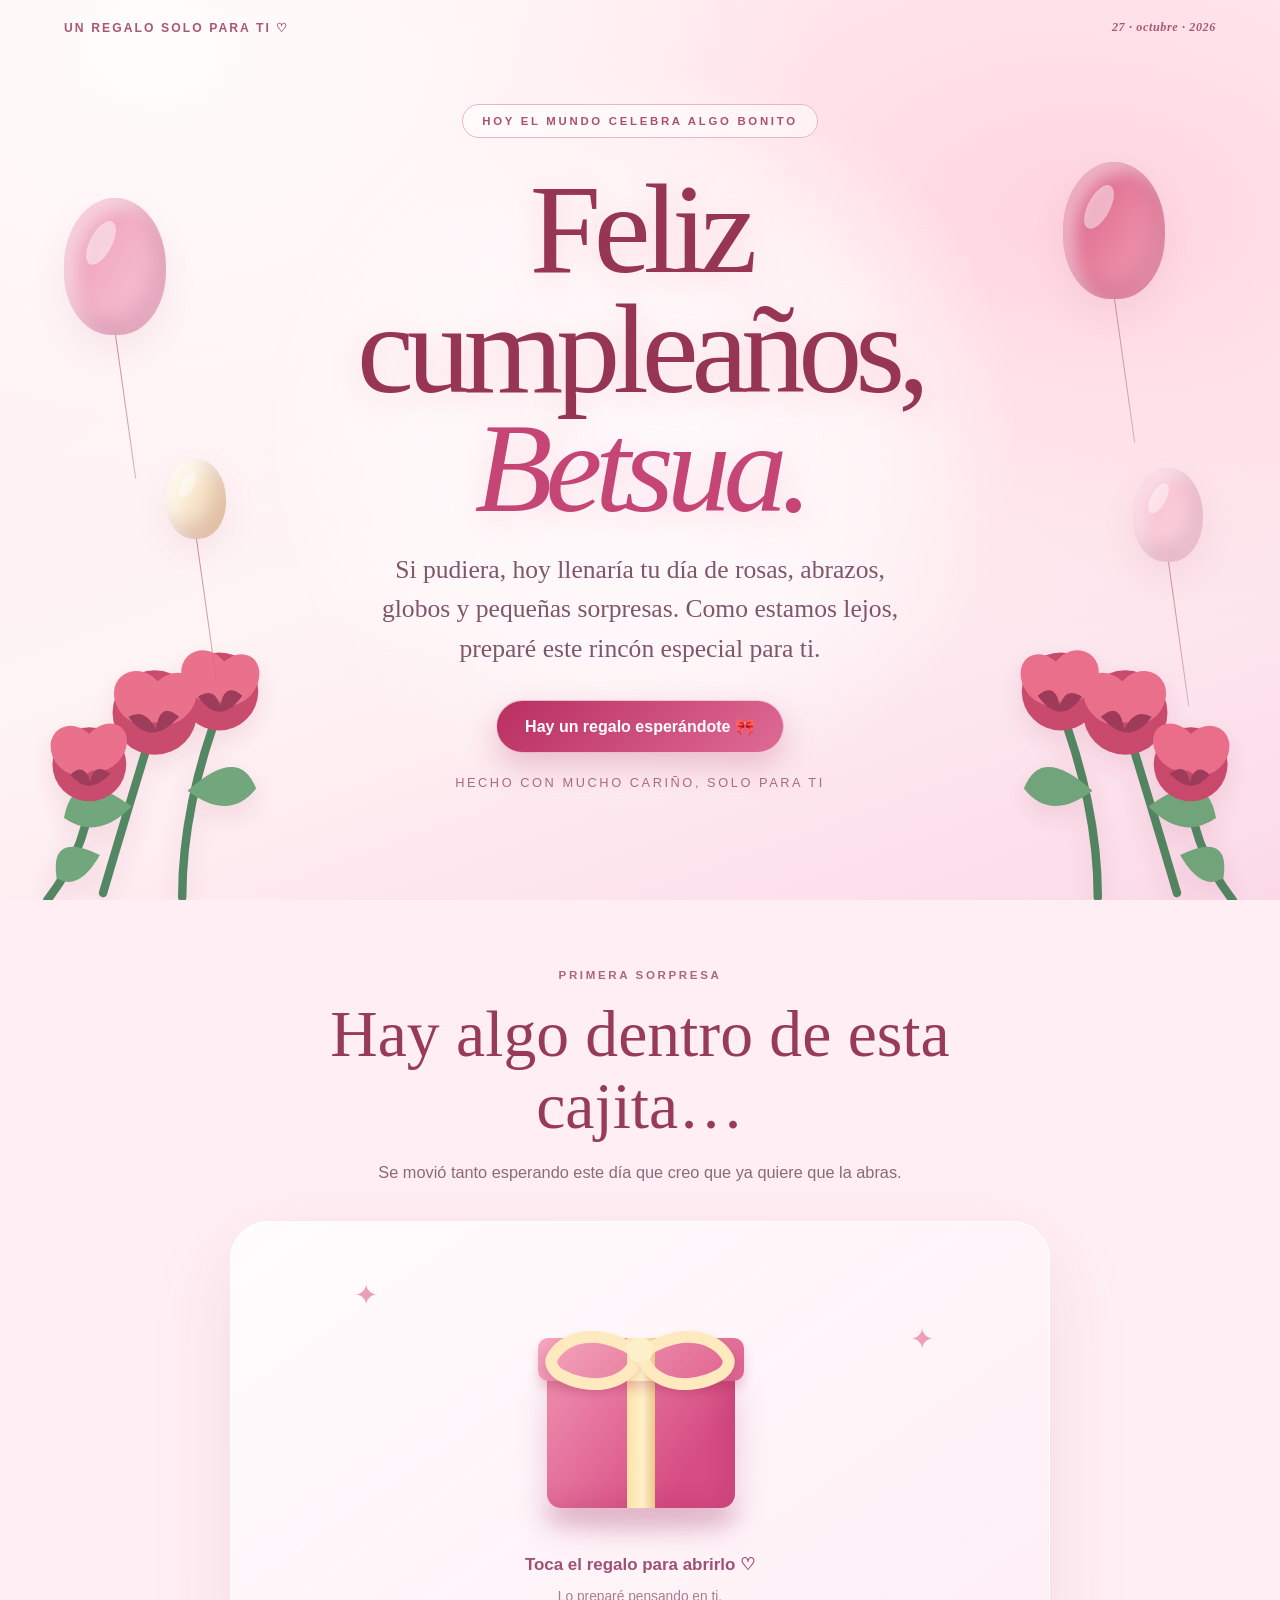
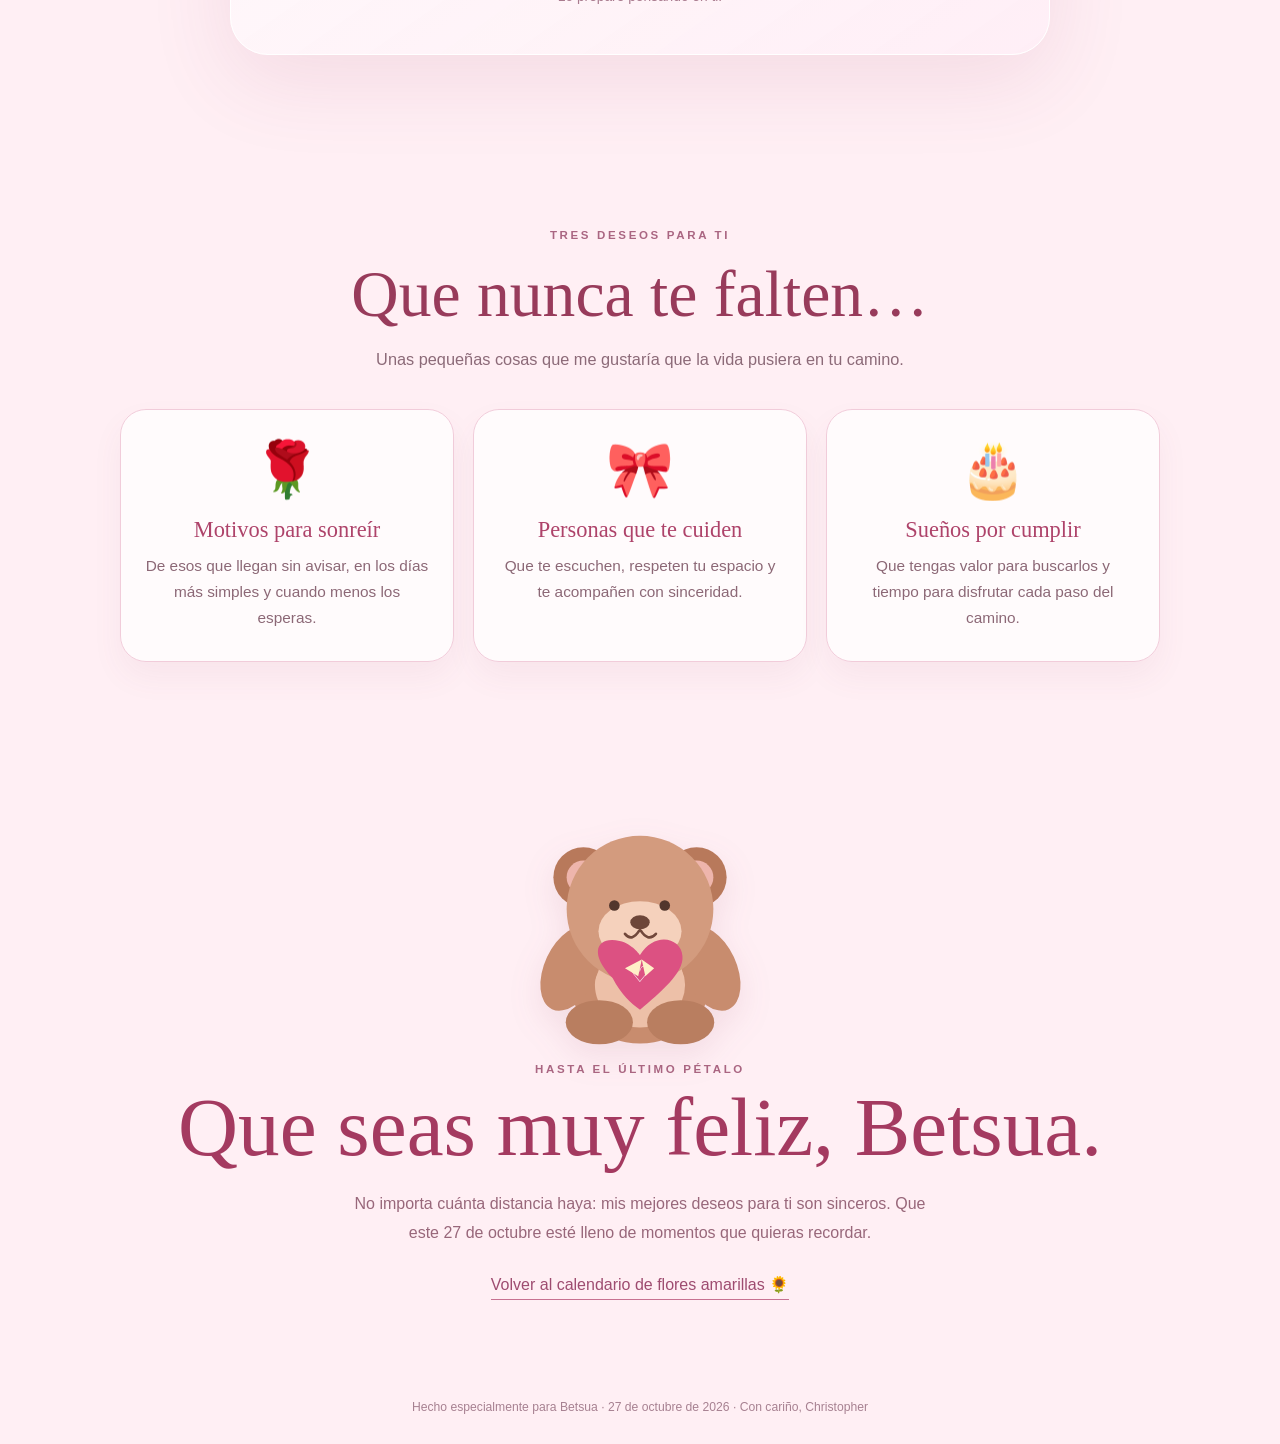
==== cumpleanos-betsua.html @ e33040e1 "Añadir sorpresa interactiva de cumpleaños para Betsua con GoatCounter" ====
<!DOCTYPE html>
<html lang="es">
<head>
  <meta charset="UTF-8">
  <meta name="viewport" content="width=device-width, initial-scale=1, viewport-fit=cover">
  <meta name="theme-color" content="#fce6ef">
  <meta name="description" content="Una sorpresa de cumpleaños hecha especialmente para Betsua, con flores, recuerdos y mucho cariño.">
  <title>Para Betsua 💗 | Feliz cumpleaños</title>
  <style>
    :root{--rose:#b72858;--wine:#7c254d;--pink:#f3a6be;--soft:#fff3f6;--cream:#fffafa;--ink:#5e3446;--gold:#d4a16b}
    *{box-sizing:border-box}
    html{scroll-behavior:smooth}
    body{margin:0;overflow-x:hidden;font-family:"Segoe UI",Arial,sans-serif;color:var(--ink);background:#ffeff4}
    button,a{font:inherit}
    button{cursor:pointer}
    a{color:inherit}
    .sky{position:fixed;inset:0;z-index:-1;pointer-events:none;background:radial-gradient(ellipse at 12% 5%,#fffdfb 0%,transparent 42%),radial-gradient(ellipse at 85% 24%,#ffd4e0 0%,transparent 44%),linear-gradient(160deg,#ffe9f0,#fff5f5 52%,#fbd9e8)}
    .sky:after{content:"";position:absolute;inset:0;opacity:.22;background-image:radial-gradient(#cb7290 0.7px,transparent 0.7px);background-size:20px 20px}
    .topbar{position:absolute;top:0;left:0;right:0;z-index:3;display:flex;align-items:center;justify-content:space-between;gap:12px;padding:20px clamp(20px,5vw,75px);font-size:.76rem;letter-spacing:.17em;text-transform:uppercase;font-weight:700;color:#a95774}
    .topbar span:last-child{font-family:Georgia,serif;text-transform:none;font-style:italic;letter-spacing:.05em}
    .hero{min-height:100svh;position:relative;display:grid;place-items:center;overflow:hidden;padding:104px 22px 110px;text-align:center;isolation:isolate}
    .hero-glow{position:absolute;width:min(750px,96vw);aspect-ratio:1;border-radius:50%;top:7%;left:50%;transform:translateX(-50%);background:radial-gradient(circle,#fff9fb 5%,rgba(255,249,251,.7) 45%,transparent 72%);z-index:-1}
    .hero-content{position:relative;z-index:2;max-width:790px;animation:riseIn 1.2s both}
    .eyebrow{display:inline-block;padding:10px 19px;border:1px solid #e9b5c4;border-radius:100px;color:#a85171;background:rgba(255,255,255,.53);font-size:.71rem;letter-spacing:.24em;text-transform:uppercase;font-weight:700}
    h1,h2,h3{font-family:Georgia,"Times New Roman",serif;font-weight:400}
    h1{font-size:clamp(3.9rem,10vw,8.9rem);line-height:.93;letter-spacing:-.055em;margin:32px 0 20px;color:#963554;text-shadow:0 6px 30px rgba(243,137,168,.27)}
    h1 em{display:block;font-weight:400;font-style:italic;color:#c54674}
    .hero-lead{font-family:Georgia,serif;font-size:clamp(1.18rem,2.2vw,1.6rem);line-height:1.55;color:#80566a;margin:22px auto 31px;max-width:550px}
    .cta,.small-cta{display:inline-flex;gap:10px;align-items:center;justify-content:center;background:linear-gradient(135deg,#b92f60,#de6b93);border:1px solid rgba(255,255,255,.65);border-radius:100px;color:white;text-decoration:none;padding:16px 28px;font-weight:700;box-shadow:0 13px 30px rgba(181,49,98,.26);transition:transform .25s,box-shadow .25s}
    .cta:hover,.small-cta:hover{transform:translateY(-3px);box-shadow:0 18px 34px rgba(181,49,98,.32)}
    .date-line{margin-top:22px;font-size:.8rem;letter-spacing:.2em;color:#ab6983}
    .balloon{--d:0s;--tilt:6deg;position:absolute;width:clamp(58px,8vw,102px);height:clamp(79px,11vw,137px);border-radius:50% 50% 46% 46%;box-shadow:inset -13px -15px 18px rgba(111,36,72,.15),inset 12px 10px 15px rgba(255,255,255,.48),0 15px 35px rgba(162,72,106,.09);animation:balloonFloat 5.7s ease-in-out infinite alternate;animation-delay:var(--d);z-index:0;pointer-events:none}
    .balloon:before{content:"";position:absolute;top:15%;left:25%;background:rgba(255,255,255,.45);width:22%;height:35%;border-radius:100%;transform:rotate(28deg)}
    .balloon:after{content:"";position:absolute;top:100%;left:50%;width:1px;height:clamp(72px,12vw,145px);background:linear-gradient(#c58a98,#dbaeb9);transform:rotate(-8deg);transform-origin:top}
    .b1{top:22%;left:5%;background:linear-gradient(120deg,#ec9ab7,#f9c8d7);--d:-1s;--tilt:8deg}
    .b2{top:51%;left:13%;width:60px;height:80px;background:linear-gradient(120deg,#fff6e9,#f3d7ac);--d:-3s;--tilt:-8deg}
    .b3{top:18%;right:9%;background:linear-gradient(120deg,#d75b81,#f6a6ba);--d:-4s;--tilt:-6deg}
    .b4{top:52%;right:6%;width:70px;height:94px;background:linear-gradient(120deg,#f5b3c9,#ffe1e9);--d:-2s;--tilt:9deg}
    .petal-field,.confetti{position:fixed;inset:0;pointer-events:none;overflow:hidden}
    .petal-field{z-index:1}
    .confetti{z-index:30}
    .petal{position:absolute;top:-12%;opacity:.48;animation:petalFall linear infinite;color:#c94c79;filter:drop-shadow(0 2px 3px rgba(177,63,107,.08))}
    @keyframes petalFall{from{transform:translate3d(0,-5vh,0) rotate(0)}to{transform:translate3d(65px,115vh,0) rotate(490deg)}}
    @keyframes balloonFloat{to{transform:translateY(-22px) rotate(var(--tilt))}}
    @keyframes riseIn{from{opacity:0;transform:translateY(27px)}to{opacity:1;transform:translateY(0)}}
    .little-roses{position:absolute;bottom:0;left:0;width:100%;height:210px;display:flex;justify-content:space-between;align-items:end;padding:0 2%;pointer-events:none;opacity:.87;z-index:1}
    .rose-illustration{width:clamp(125px,24vw,285px);height:auto;animation:roseSway 6s ease-in-out infinite alternate;transform-origin:center bottom;filter:drop-shadow(0 10px 12px rgba(145,38,73,.12))}
    .rose-illustration.right{transform:scaleX(-1);animation-name:roseSwayRight}
    @keyframes roseSway{to{transform:rotate(5deg)}}
    @keyframes roseSwayRight{to{transform:scaleX(-1) rotate(5deg)}}
    .section{position:relative;padding:85px 20px}
    .section-heading{text-align:center;max-width:690px;margin:0 auto 35px}
    .overline{font-size:.72rem;color:#aa6682;text-transform:uppercase;letter-spacing:.23em;font-weight:700}
    .section-heading h2{font-size:clamp(2.3rem,6vw,4.1rem);color:#983b5b;line-height:1.1;margin:15px 0}
    .section-heading p{font-size:1.02rem;line-height:1.7;color:#8c6a78}
    .gift-section{padding-top:65px}
    .gift-stage{max-width:820px;margin:auto;padding:52px 24px 36px;text-align:center;border-radius:38px;background:linear-gradient(145deg,rgba(255,255,255,.78),rgba(255,238,246,.86));border:1px solid white;box-shadow:0 25px 85px rgba(155,55,99,.11);position:relative;overflow:hidden}
    .gift-stage:before,.gift-stage:after{position:absolute;content:"✦";color:#ed9eb9;font-size:1.8rem;top:13%;left:15%;animation:blink 2.3s infinite alternate}
    .gift-stage:after{top:23%;left:auto;right:14%;animation-delay:1s}
    @keyframes blink{to{opacity:.25;transform:scale(.7) rotate(20deg)}}
    .gift-button{position:relative;display:block;width:225px;height:245px;margin:15px auto 20px;border:0;background:transparent;outline-offset:10px;touch-action:manipulation}
    .gift-visual{position:absolute;inset:0;animation:giftWiggle 1.65s infinite ease-in-out}
    .gift-visual:before{content:"";position:absolute;width:200px;height:28px;bottom:5px;left:12px;border-radius:50%;background:rgba(135,49,86,.13);filter:blur(9px)}
    .gift-box{position:absolute;bottom:26px;left:19px;width:188px;height:137px;border-radius:9px 9px 14px 14px;background:linear-gradient(125deg,#ef8eae,#d64c83 75%);box-shadow:inset -13px -8px 19px rgba(129,27,64,.13),0 20px 32px rgba(169,39,91,.23)}
    .gift-box:after,.gift-lid:after{content:"";position:absolute;left:calc(50% - 14px);top:0;bottom:0;width:28px;background:linear-gradient(90deg,#ffe1a8,#fff0ca 55%,#ebc889)}
    .gift-lid{position:absolute;bottom:153px;left:10px;width:206px;height:43px;border-radius:10px;background:linear-gradient(135deg,#f4a6bd,#df618e);box-shadow:0 8px 11px rgba(154,38,79,.2);z-index:3;transition:transform 1s cubic-bezier(.16,.85,.27,1)}
    .gift-bow{position:absolute;bottom:184px;left:50%;transform:translateX(-50%);z-index:4;transition:transform 1s,opacity .6s}
    .gift-bow:before,.gift-bow:after{content:"";display:block;position:absolute;top:-24px;width:63px;height:45px;border:12px solid #ffeabf;background:transparent;border-radius:75% 20% 75% 25%;box-shadow:0 5px 8px rgba(121,42,81,.13)}
    .gift-bow:before{right:3px;transform:rotate(29deg)}
    .gift-bow:after{left:3px;transform:scaleX(-1) rotate(29deg)}
    .gift-knot{position:absolute;width:26px;height:24px;background:#fff0cc;top:-12px;left:-13px;border-radius:12px;z-index:2}
    .gift-visual.opened{animation:none}
    .gift-visual.opened .gift-lid{transform:translateY(-115px) rotate(-18deg)}
    .gift-visual.opened .gift-bow{transform:translate(-65px,-116px) rotate(-18deg);opacity:.1}
    .gift-button:focus-visible{outline:3px solid #b72858;border-radius:12px}
    @keyframes giftWiggle{0%,73%,100%{transform:rotate(0)}78%{transform:rotate(-5deg)}83%{transform:rotate(5deg)}88%{transform:rotate(-4deg)}93%{transform:rotate(3deg)}}
    .gift-help{color:#a05073;font-size:1.06rem;font-weight:600;margin:8px 0 0}
    .gift-small{font-size:.86rem;color:#a97b8e}
    .revealed{display:none;margin:23px auto 0;max-width:570px;animation:riseIn .7s both}
    .revealed.show{display:block}
    .revealed h3{font-size:2.3rem;color:#a43c63;margin:12px 0}
    .revealed p{line-height:1.7;color:#855b70}
    .heartline{font-size:2rem;letter-spacing:5px}
    .letter-section{display:none}
    .letter-section.show{display:block;animation:riseIn .7s both}
    .letter-card{max-width:790px;margin:auto;position:relative;background:linear-gradient(160deg,#fffefa,#fff8f6);padding:clamp(28px,6vw,64px);border-radius:3px 36px 36px 36px;border:1px solid #f1dedf;box-shadow:0 26px 75px rgba(132,57,81,.14);line-height:1.9;color:#765065;font-family:Georgia,serif;font-size:clamp(1.04rem,1.65vw,1.2rem)}
    .letter-card:before{content:"";position:absolute;top:0;left:0;border-top:52px solid #f5c7d7;border-right:52px solid transparent}
    .letter-card .salutation{font-size:1.8rem;color:#ac446d;line-height:1.3}
    .letter-card p{margin:17px 0}
    .letter-card .important{font-size:clamp(1.16rem,2vw,1.48rem);font-style:italic;color:#a33b64;text-align:center;padding:10px 0}
    .signature{text-align:right;margin-top:38px;font-style:italic;color:#a44770}
    .chapter{max-width:1080px;margin:auto}
    .memory-grid{display:grid;grid-template-columns:repeat(3,minmax(0,1fr));gap:19px;margin-top:25px}
    .memory{padding:28px 24px 30px;border:1px solid #f1ccda;background:rgba(255,255,255,.74);border-radius:26px;text-align:center;box-shadow:0 15px 32px rgba(143,60,98,.06);transition:transform .25s}
    .memory:hover{transform:translateY(-6px)}
    .memory-emoji{font-size:3.4rem;display:block}
    .memory h3{font-size:1.4rem;color:#ae436a;margin:16px 0 10px}
    .memory p{margin:0;color:#8c6876;font-size:.96rem;line-height:1.7}
    .teddy{display:grid;place-items:center;margin:4px auto 12px;width:min(230px,56vw);filter:drop-shadow(0 12px 16px rgba(142,62,92,.1));animation:balloonFloat 4s ease-in-out infinite alternate}
    .closing{text-align:center;padding:75px 20px 100px}
    .closing h2{font-size:clamp(2.4rem,7vw,5.2rem);line-height:1.08;color:#a43a60;margin:6px 0 17px}
    .closing p{max-width:590px;margin:0 auto 27px;line-height:1.8;color:#98677a}
    .closing a{display:inline-block;border-bottom:1px solid #c77291;text-decoration:none;color:#9e4c70;padding-bottom:5px}
    .mini-note{text-align:center;font-size:.76rem;color:#a78191;padding:0 18px 30px}
    .burst{position:absolute;width:9px;height:14px;border-radius:3px;animation:burstFly 1.8s ease-out forwards;transform:translate(-50%,-50%)}
    @keyframes burstFly{from{opacity:1;transform:translate(-50%,-50%) translate(0,0) rotate(0)}to{opacity:0;transform:translate(-50%,-50%) translate(var(--x),var(--y)) rotate(var(--r))}}
    @media(max-width:700px){
      .topbar{font-size:.62rem;padding:16px 18px}
      .hero{padding:100px 18px 155px;min-height:100svh}
      h1{margin-top:25px;font-size:clamp(3.35rem,13.9vw,5rem)}
      .hero-lead{font-size:1.13rem}
      .balloon{opacity:.56}
      .b1{top:10%;left:-27px}.b2{top:61%;left:-24px}.b3{top:12%;right:-26px}.b4{top:63%;right:-25px}
      .little-roses{height:165px;padding:0}
      .section{padding:65px 17px}
      .gift-stage{padding:40px 17px}
      .memory-grid{grid-template-columns:1fr;max-width:460px;margin:24px auto 0}
      .memory{padding:20px}
    }
    @media(prefers-reduced-motion:reduce){*,*:before,*:after{animation-duration:.001ms!important;animation-iteration-count:1!important;scroll-behavior:auto!important;transition-duration:.01ms!important}}
  </style>
</head>
<body>
  <div class="sky" aria-hidden="true"></div>
  <div class="petal-field" id="petals" aria-hidden="true"></div>
  <div class="confetti" id="confetti" aria-hidden="true"></div>
  <nav class="topbar"><span>Un regalo solo para ti ♡</span><span>27 · octubre · 2026</span></nav>

  <header class="hero" id="inicio">
    <div class="hero-glow" aria-hidden="true"></div>
    <div class="balloon b1" aria-hidden="true"></div><div class="balloon b2" aria-hidden="true"></div>
    <div class="balloon b3" aria-hidden="true"></div><div class="balloon b4" aria-hidden="true"></div>
    <div class="hero-content">
      <span class="eyebrow">Hoy el mundo celebra algo bonito</span>
      <h1>Feliz cumpleaños,<em>Betsua.</em></h1>
      <p class="hero-lead">Si pudiera, hoy llenaría tu día de rosas, abrazos, globos y pequeñas sorpresas. Como estamos lejos, preparé este rincón especial para ti.</p>
      <a class="cta" href="#tu-regalo">Hay un regalo esperándote 🎀</a>
      <div class="date-line">HECHO CON MUCHO CARIÑO, SOLO PARA TI</div>
    </div>
    <div class="little-roses" aria-hidden="true">
      <svg class="rose-illustration" viewBox="0 0 270 260" xmlns="http://www.w3.org/2000/svg">
        <path d="M73 253Q93 185 120 97M148 257Q148 169 186 71M20 260Q66 200 61 135" stroke="#39764d" stroke-width="8" fill="none" stroke-linecap="round"/>
        <path d="M100 171Q45 130 36 182Q68 204 100 171M153 156Q202 112 218 154Q193 186 153 156M70 217Q22 194 29 239Q50 252 70 217" fill="#5d9b69"/>
        <g fill="#c13258"><circle cx="122" cy="82" r="40"/><circle cx="183" cy="62" r="37"/><circle cx="60" cy="131" r="35"/></g>
        <g fill="#e75d7b"><ellipse cx="108" cy="68" rx="23" ry="27" transform="rotate(-40 108 68)"/><ellipse cx="138" cy="69" rx="21" ry="27" transform="rotate(40 138 69)"/><ellipse cx="170" cy="47" rx="22" ry="25" transform="rotate(-34 170 47)"/><ellipse cx="199" cy="51" rx="20" ry="26" transform="rotate(35 199 51)"/><ellipse cx="46" cy="118" rx="21" ry="25" transform="rotate(-40 46 118)"/><ellipse cx="74" cy="115" rx="19" ry="25" transform="rotate(40 74 115)"/></g>
        <path d="M97 86Q118 116 145 86Q127 70 123 98Q113 77 97 86M163 67Q183 96 205 66Q188 52 184 76Q179 57 163 67M42 141Q59 162 80 140Q64 128 61 148Q55 128 42 141" fill="#8f2144"/>
      </svg>
      <svg class="rose-illustration right" viewBox="0 0 270 260" xmlns="http://www.w3.org/2000/svg">
        <path d="M73 253Q93 185 120 97M148 257Q148 169 186 71M20 260Q66 200 61 135" stroke="#39764d" stroke-width="8" fill="none" stroke-linecap="round"/>
        <path d="M100 171Q45 130 36 182Q68 204 100 171M153 156Q202 112 218 154Q193 186 153 156M70 217Q22 194 29 239Q50 252 70 217" fill="#5d9b69"/>
        <g fill="#c13258"><circle cx="122" cy="82" r="40"/><circle cx="183" cy="62" r="37"/><circle cx="60" cy="131" r="35"/></g>
        <g fill="#e75d7b"><ellipse cx="108" cy="68" rx="23" ry="27" transform="rotate(-40 108 68)"/><ellipse cx="138" cy="69" rx="21" ry="27" transform="rotate(40 138 69)"/><ellipse cx="170" cy="47" rx="22" ry="25" transform="rotate(-34 170 47)"/><ellipse cx="199" cy="51" rx="20" ry="26" transform="rotate(35 199 51)"/><ellipse cx="46" cy="118" rx="21" ry="25" transform="rotate(-40 46 118)"/><ellipse cx="74" cy="115" rx="19" ry="25" transform="rotate(40 74 115)"/></g>
        <path d="M97 86Q118 116 145 86Q127 70 123 98Q113 77 97 86M163 67Q183 96 205 66Q188 52 184 76Q179 57 163 67M42 141Q59 162 80 140Q64 128 61 148Q55 128 42 141" fill="#8f2144"/>
      </svg>
    </div>
  </header>

  <main>
    <section class="section gift-section" id="tu-regalo">
      <div class="section-heading">
        <span class="overline">Primera sorpresa</span>
        <h2>Hay algo dentro de esta cajita…</h2>
        <p>Se movió tanto esperando este día que creo que ya quiere que la abras.</p>
      </div>
      <div class="gift-stage">
        <button id="giftButton" class="gift-button" type="button" aria-label="Abrir tu regalo de cumpleaños">
          <span class="gift-visual" id="giftVisual" aria-hidden="true">
            <span class="gift-box"></span><span class="gift-lid"></span>
            <span class="gift-bow"><span class="gift-knot"></span></span>
          </span>
        </button>
        <p class="gift-help" id="giftHelp">Toca el regalo para abrirlo ♡</p>
        <p class="gift-small" id="giftSmall">Lo preparé pensando en ti.</p>
        <div class="revealed" id="revealed" aria-live="polite">
          <div class="heartline" aria-hidden="true">💗 🌹 💗</div>
          <h3>Una carta hecha para ti</h3>
          <p>No necesitas decir ni hacer nada. Solo quería regalarte unas palabras que nacen de lo mucho que valoro haberte conocido.</p>
          <a class="small-cta" href="#carta" id="readLetter">Leer mi carta para ti 💌</a>
        </div>
      </div>
    </section>

    <section class="section letter-section" id="carta">
      <div class="section-heading">
        <span class="overline">La parte más especial</span>
        <h2>Unas palabras de mi corazón al tuyo</h2>
      </div>
      <article class="letter-card">
        <p class="salutation">Querida Betsua,</p>
        <p>Hoy es tu cumpleaños, y desde que pensé en este regalo tuve algo muy claro: quería que, aunque estuviéramos lejos, por un momento sintieras que alguien se tomó el tiempo de hacer algo bonito exclusivamente para ti.</p>
        <p>Hay personas que llegan a nuestra vida sin hacer demasiado ruido y terminan dejando recuerdos enormes. Tú eres una de esas personas para mí. Todavía recuerdo las conversaciones, las pequeñas bromas, aquel frappé de fresa y hasta las historias de Mini Chris. Son detalles sencillos, pero a mí me siguen sacando una sonrisa.</p>
        <p class="important">Y sí, Betsua… te extraño mucho. Extraño compartir momentos contigo y saber de ti como antes.</p>
        <p>No te lo digo para ponerte triste, para pedirte algo ni para que sientas que tienes que responderme. Quiero que hoy sea un día tuyo, lleno de alegría. Solo quería ser sincero con el cariño que te tengo y con lo importante que ha sido para mí haberte conocido.</p>
        <p>De corazón, deseo que este nuevo año te regale tranquilidad cuando la necesites, fuerza en los días difíciles, aventuras bonitas, personas que te cuiden de verdad y sueños que poco a poco se vuelvan realidad. Que nunca te falten razones para reír, ni momentos en los que puedas sentirte orgullosa de ti misma.</p>
        <p>Si alguna vez dudas de lo valiosa que eres, espero que recuerdes que hay algo muy especial en tu forma de ser. Mereces cosas lindas, respeto, paz y un amor bonito por la vida, empezando por el que puedas darte a ti misma.</p>
        <p>Gracias por aquellos instantes que quedaron guardados en mi memoria. No sé qué nos traerá el tiempo, pero sí sé que me alegra muchísimo que nuestros caminos se hayan cruzado.</p>
        <p class="important">Feliz cumpleaños, Betsua. Ojalá hoy tu sonrisa sea más grande que todas estas flores juntas. 🌹</p>
        <p class="signature">Con muchísimo cariño,<br><strong>Christopher ♡</strong></p>
      </article>
    </section>

    <section class="section chapter" id="deseos">
      <div class="section-heading">
        <span class="overline">Tres deseos para ti</span>
        <h2>Que nunca te falten…</h2>
        <p>Unas pequeñas cosas que me gustaría que la vida pusiera en tu camino.</p>
      </div>
      <div class="memory-grid">
        <article class="memory"><span class="memory-emoji" aria-hidden="true">🌹</span><h3>Motivos para sonreír</h3><p>De esos que llegan sin avisar, en los días más simples y cuando menos los esperas.</p></article>
        <article class="memory"><span class="memory-emoji" aria-hidden="true">🎀</span><h3>Personas que te cuiden</h3><p>Que te escuchen, respeten tu espacio y te acompañen con sinceridad.</p></article>
        <article class="memory"><span class="memory-emoji" aria-hidden="true">🎂</span><h3>Sueños por cumplir</h3><p>Que tengas valor para buscarlos y tiempo para disfrutar cada paso del camino.</p></article>
      </div>
    </section>

    <section class="closing">
      <div class="teddy" aria-label="Osito de peluche sosteniendo un corazón rosado" role="img">
        <svg xmlns="http://www.w3.org/2000/svg" viewBox="0 0 260 250" width="230" height="221" aria-hidden="true">
          <ellipse cx="130" cy="223" rx="84" ry="15" fill="#b86f8b" opacity=".14"/>
          <circle cx="66" cy="58" r="34" fill="#b8795b"/><circle cx="194" cy="58" r="34" fill="#b8795b"/>
          <circle cx="66" cy="58" r="19" fill="#eeb5ac"/><circle cx="194" cy="58" r="19" fill="#eeb5ac"/>
          <ellipse cx="130" cy="168" rx="82" ry="78" fill="#c88c6e"/><ellipse cx="130" cy="180" rx="51" ry="48" fill="#edc0a8"/>
          <ellipse cx="52" cy="161" rx="30" ry="51" transform="rotate(25 52 161)" fill="#c88c6e"/>
          <ellipse cx="209" cy="161" rx="30" ry="51" transform="rotate(-25 209 161)" fill="#c88c6e"/>
          <ellipse cx="84" cy="222" rx="38" ry="25" fill="#b97e60"/><ellipse cx="176" cy="222" rx="38" ry="25" fill="#b97e60"/>
          <circle cx="130" cy="94" r="83" fill="#d39b7e"/>
          <ellipse cx="130" cy="119" rx="47" ry="34" fill="#f5d1bc"/>
          <circle cx="101" cy="90" r="6" fill="#52362d"/><circle cx="158" cy="90" r="6" fill="#52362d"/>
          <ellipse cx="130" cy="109" rx="11" ry="8" fill="#6d4639"/>
          <path d="M130 117Q121 132 113 122M130 117Q139 132 148 122" stroke="#71483b" stroke-width="3" fill="none" stroke-linecap="round"/>
          <path d="M99 172C70 142 83 124 107 130C121 133 130 146 130 146C147 118 177 127 178 147C180 166 153 188 130 208C119 200 109 191 99 172" fill="#dc5182"/>
          <text x="130" y="176" font-size="25" text-anchor="middle" fill="#fff">♡</text>
          <path d="M113 161L132 151L128 170Z M146 161L132 151L136 170Z" fill="#fff0c7"/>
        </svg>
      </div>
      <span class="overline">Hasta el último pétalo</span>
      <h2>Que seas muy feliz, Betsua.</h2>
      <p>No importa cuánta distancia haya: mis mejores deseos para ti son sinceros. Que este 27 de octubre esté lleno de momentos que quieras recordar.</p>
      <a href="dedicatoria.html#calendario">Volver al calendario de flores amarillas 🌻</a>
    </section>
  </main>
  <footer class="mini-note">Hecho especialmente para Betsua · 27 de octubre de 2026 · Con cariño, Christopher</footer>

  <script data-goatcounter="https://chrixmc17.goatcounter.com/count" async src="https://gc.zgo.at/count.js"></script>
  <script>
    (() => {
      const reduce = window.matchMedia("(prefers-reduced-motion: reduce)").matches;
      const field = document.getElementById("petals");
      if(!reduce){
        for(let i=0;i<19;i++){
          const el=document.createElement("span");
          el.className="petal";el.textContent=i%4===0?"✿":"❀";
          el.style.left=(i*17+Math.random()*13)%100+"%";
          el.style.fontSize=(13+Math.random()*18)+"px";
          el.style.animationDuration=(11+Math.random()*11)+"s";
          el.style.animationDelay=(-Math.random()*18)+"s";
          field.appendChild(el);
        }
      }
      const gift=document.getElementById("giftButton");
      const giftVisual=document.getElementById("giftVisual");
      const revealed=document.getElementById("revealed");
      let opened=false;
      function track(path,title){
        if(window.goatcounter && typeof window.goatcounter.count==="function"){
          window.goatcounter.count({path:path,title:title,event:true});
        }
      }
      function celebrate(){
        if(reduce)return;
        const layer=document.getElementById("confetti");
        const colors=["#e8749a","#f6bad0","#c73b6a","#f9cc6d","#ffffff"];
        for(let i=0;i<72;i++){
          const span=document.createElement("i");
          span.className="burst";
          span.style.left="50%";span.style.top="48%";
          span.style.background=colors[i%colors.length];
          span.style.setProperty("--x",(Math.random()-.5)*Math.min(innerWidth,950)+"px");
          span.style.setProperty("--y",(Math.random()-.6)*650+"px");
          span.style.setProperty("--r",(Math.random()*900-450)+"deg");
          span.style.animationDelay=(Math.random()*.35)+"s";
          layer.appendChild(span);
          span.addEventListener("animationend",()=>span.remove(),{once:true});
        }
      }
      gift.addEventListener("click",()=>{
        if(opened)return;
        opened=true;giftVisual.classList.add("opened");
        gift.setAttribute("aria-label","Regalo abierto");
        gift.disabled=true;
        document.getElementById("giftHelp").textContent="¡Sorpresa, Betsua! 💗";
        document.getElementById("giftSmall").textContent="Hay algo escrito con mucho cariño para ti.";
        revealed.classList.add("show");
        document.getElementById("carta").classList.add("show");
        celebrate();
        track("/eventos-betsua/regalo-abierto","Betsua · Regalo abierto");
      });
      document.getElementById("readLetter").addEventListener("click",()=>{
        track("/eventos-betsua/carta-abierta","Betsua · Carta leída");
      });
    })();
  </script>
</body>
</html>
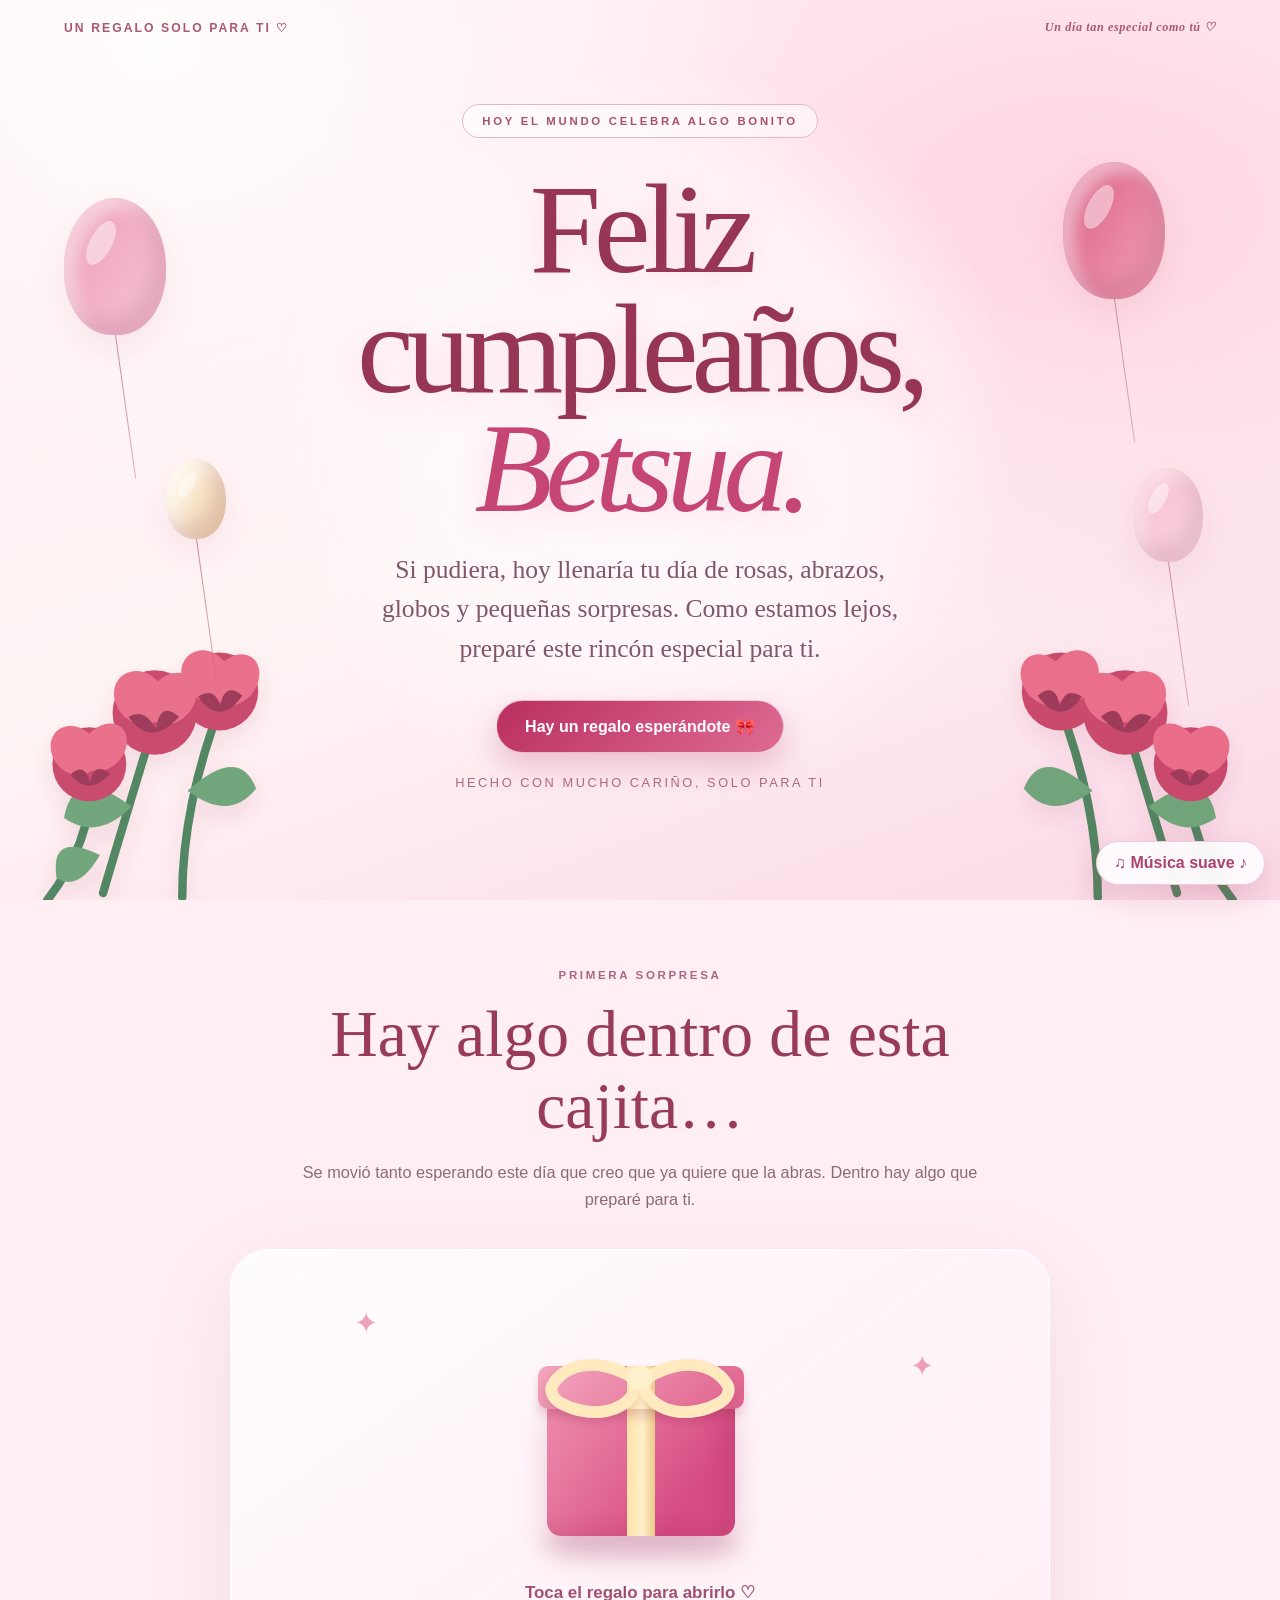
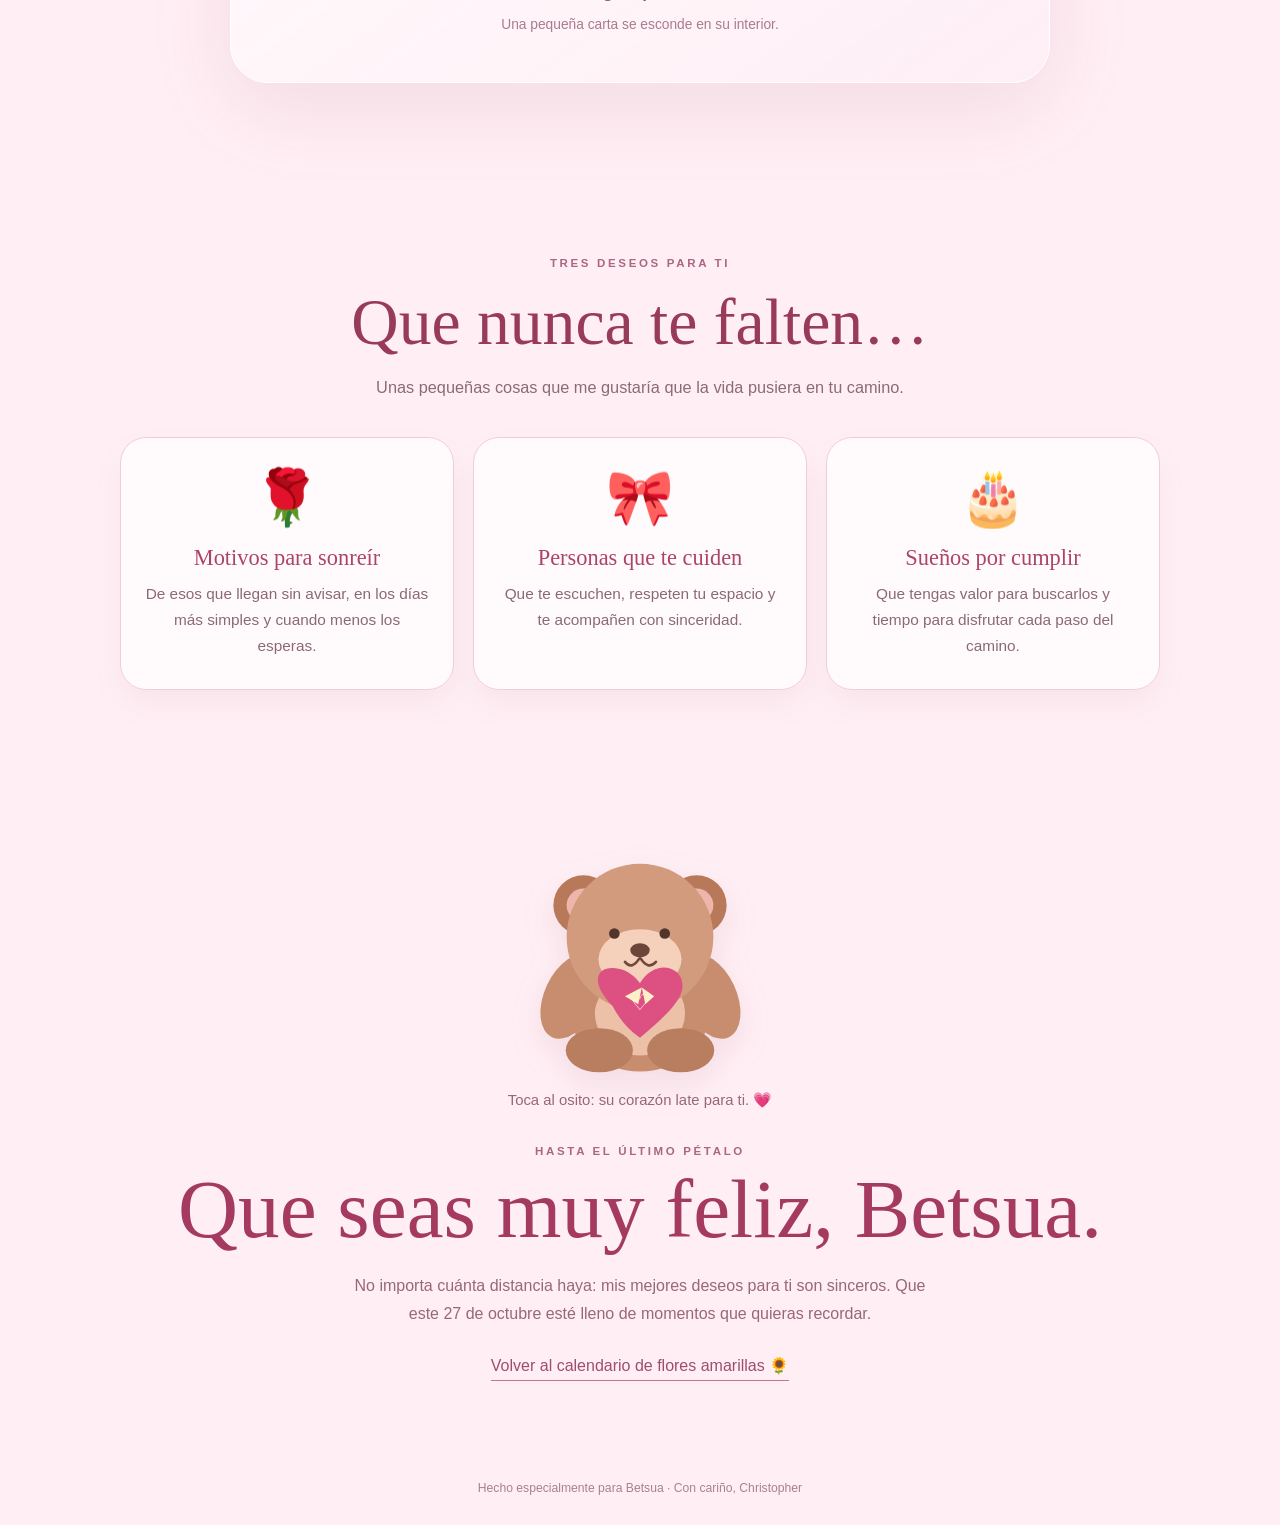
==== commit b0b10f12: "Mejorar cumpleaños Betsua: carta sale del regalo, música cálida opcional, oso animado y textos corre" ====
--- a/cumpleanos-betsua.html
+++ b/cumpleanos-betsua.html
@@ -118,13 +118,45 @@
       .memory{padding:20px}
     }
     @media(prefers-reduced-motion:reduce){*,*:before,*:after{animation-duration:.001ms!important;animation-iteration-count:1!important;scroll-behavior:auto!important;transition-duration:.01ms!important}}
+
+    /* Sobre animado que nace dentro del regalo */
+    .birthday-envelope{position:absolute;left:50%;bottom:85px;width:145px;height:94px;display:block;opacity:0;z-index:2;pointer-events:none;transform:translateX(-50%) translateY(45px) scale(.58);transition:transform 1.2s cubic-bezier(.19,.81,.23,1),opacity .45s ease;filter:drop-shadow(0 16px 18px rgba(172,54,97,.18))}
+    .envelope-paper{position:absolute;inset:0;display:block;border-radius:8px;background:linear-gradient(160deg,#fffefd,#ffe9f0);border:2px solid #f2c6d7;overflow:hidden}
+    .envelope-paper:before{content:"";position:absolute;inset:0;background:#fbd4e3;clip-path:polygon(0 0,100% 0,50% 52%);z-index:1}
+    .envelope-paper:after{content:"";position:absolute;inset:0;background:#fff4f7;clip-path:polygon(0 100%,100% 100%,50% 40%);z-index:2}
+    .envelope-letter{position:absolute;display:block;top:6px;left:11px;right:11px;padding:10px 2px 22px;text-align:center;background:#fff;color:#b33b70;font-family:Georgia,serif;font-size:.8rem;border-radius:5px;z-index:2;box-shadow:0 4px 9px rgba(142,41,84,.08)}
+    .envelope-fold{position:absolute;inset:0;background:#ffe3ec;clip-path:polygon(0 0,50% 54%,100% 0);z-index:3}
+    .envelope-seal{position:absolute;bottom:17px;left:calc(50% - 12px);width:24px;height:24px;background:#d85d87;color:white;border-radius:50%;font-weight:bold;display:grid;place-items:center;z-index:4;box-shadow:0 2px 6px rgba(166,46,84,.2)}
+    .gift-visual.opened .birthday-envelope{opacity:1;z-index:5;transform:translateX(-50%) translateY(-128px) scale(1.16) rotate(-7deg)}
+    .gift-visual.envelope-flying .birthday-envelope{opacity:0;transform:translateX(-50%) translateY(-220px) scale(1.37) rotate(5deg)}
+    .teddy{border:0;background:transparent;padding:0;cursor:pointer;position:relative;touch-action:manipulation}
+    .teddy:focus-visible{outline:3px solid #bc4879;outline-offset:6px;border-radius:24px}
+    .teddy svg{max-width:100%;height:auto;overflow:visible}
+    .bear-heart,.bear-head,.bear-left-arm,.bear-right-arm{transform-box:fill-box;transform-origin:center}
+    .teddy.celebrating .bear-heart{animation:bearBeat .8s ease-in-out 3}
+    .teddy.celebrating .bear-head{animation:bearSmile .8s ease-in-out 3}
+    .teddy.celebrating .bear-left-arm{animation:bearWaveLeft 1s ease-in-out 2}
+    .teddy.celebrating .bear-right-arm{animation:bearWaveRight 1s ease-in-out 2}
+    .bear-hint{font-size:.93rem;color:#a95578;margin:0 auto 22px;line-height:1.6}
+    .bear-floating-heart{position:absolute;left:50%;top:44%;font-size:1.4rem;pointer-events:none;animation:bearHeartUp 1.65s ease-out forwards;animation-delay:var(--delay,0s)}
+    @keyframes bearBeat{0%,100%{transform:scale(1)}20%,55%{transform:scale(1.18)}35%,75%{transform:scale(1.04)}}
+    @keyframes bearSmile{0%,100%{transform:rotate(0)}35%{transform:rotate(-4deg)}65%{transform:rotate(3deg)}}
+    @keyframes bearWaveLeft{0%,100%{transform:rotate(0)}50%{transform:rotate(-9deg)}}
+    @keyframes bearWaveRight{0%,100%{transform:rotate(0)}50%{transform:rotate(9deg)}}
+    @keyframes bearHeartUp{0%{opacity:0;transform:translate(-50%,10px) scale(.5)}18%{opacity:1}100%{opacity:0;transform:translate(var(--dx,-30px),-122px) scale(1.55)}}
+    .birthday-music{position:fixed;right:15px;bottom:15px;z-index:50;border:1px solid #f1c9d8;border-radius:40px;padding:12px 17px;background:rgba(255,252,254,.94);color:#ac426e;font-weight:700;box-shadow:0 12px 30px rgba(169,69,107,.2);cursor:pointer;backdrop-filter:blur(7px);transition:background .2s,color .2s,transform .2s}
+    .birthday-music:hover{transform:translateY(-3px)}
+    .birthday-music[aria-pressed="true"]{background:#b63369;color:#fff;border-color:#b63369}
+    .birthday-music:focus-visible{outline:3px solid #b63369;outline-offset:3px}
+    @media(prefers-reduced-motion:reduce){.birthday-envelope,.teddy.celebrating .bear-heart,.teddy.celebrating .bear-head,.teddy.celebrating .bear-left-arm,.teddy.celebrating .bear-right-arm,.bear-floating-heart{animation:none!important;transition:none!important}}
+
   </style>
 </head>
 <body>
   <div class="sky" aria-hidden="true"></div>
   <div class="petal-field" id="petals" aria-hidden="true"></div>
   <div class="confetti" id="confetti" aria-hidden="true"></div>
-  <nav class="topbar"><span>Un regalo solo para ti ♡</span><span>27 · octubre · 2026</span></nav>
+  <nav class="topbar"><span>Un regalo solo para ti ♡</span><span>Un día tan especial como tú ♡</span></nav>
 
   <header class="hero" id="inicio">
     <div class="hero-glow" aria-hidden="true"></div>
@@ -160,22 +192,23 @@
       <div class="section-heading">
         <span class="overline">Primera sorpresa</span>
         <h2>Hay algo dentro de esta cajita…</h2>
-        <p>Se movió tanto esperando este día que creo que ya quiere que la abras.</p>
+        <p>Se movió tanto esperando este día que creo que ya quiere que la abras. Dentro hay algo que preparé para ti.</p>
       </div>
       <div class="gift-stage">
         <button id="giftButton" class="gift-button" type="button" aria-label="Abrir tu regalo de cumpleaños">
           <span class="gift-visual" id="giftVisual" aria-hidden="true">
             <span class="gift-box"></span><span class="gift-lid"></span>
             <span class="gift-bow"><span class="gift-knot"></span></span>
+            <span class="birthday-envelope" id="birthdayEnvelope"><span class="envelope-paper"><span class="envelope-letter">Para Betsua 💌</span><span class="envelope-fold"></span><span class="envelope-seal">♡</span></span></span>
           </span>
         </button>
         <p class="gift-help" id="giftHelp">Toca el regalo para abrirlo ♡</p>
-        <p class="gift-small" id="giftSmall">Lo preparé pensando en ti.</p>
+        <p class="gift-small" id="giftSmall">Una pequeña carta se esconde en su interior.</p>
         <div class="revealed" id="revealed" aria-live="polite">
           <div class="heartline" aria-hidden="true">💗 🌹 💗</div>
-          <h3>Una carta hecha para ti</h3>
-          <p>No necesitas decir ni hacer nada. Solo quería regalarte unas palabras que nacen de lo mucho que valoro haberte conocido.</p>
-          <a class="small-cta" href="#carta" id="readLetter">Leer mi carta para ti 💌</a>
+          <h3>Una carta llegó para ti</h3>
+          <p>El sobre salió de la cajita y está llevando mis palabras hacia la carta de abajo.</p>
+          <a class="small-cta" href="#carta" id="readLetter">Volver a mi carta 💌</a>
         </div>
       </div>
     </section>
@@ -188,7 +221,7 @@
       <article class="letter-card">
         <p class="salutation">Querida Betsua,</p>
         <p>Hoy es tu cumpleaños, y desde que pensé en este regalo tuve algo muy claro: quería que, aunque estuviéramos lejos, por un momento sintieras que alguien se tomó el tiempo de hacer algo bonito exclusivamente para ti.</p>
-        <p>Hay personas que llegan a nuestra vida sin hacer demasiado ruido y terminan dejando recuerdos enormes. Tú eres una de esas personas para mí. Todavía recuerdo las conversaciones, las pequeñas bromas, aquel frappé de fresa y hasta las historias de Mini Chris. Son detalles sencillos, pero a mí me siguen sacando una sonrisa.</p>
+        <p>Hay personas que llegan a nuestra vida sin hacer demasiado ruido y terminan dejando recuerdos enormes. Tú eres una de esas personas para mí. Todavía recuerdo nuestras conversaciones, las pequeñas bromas y aquel frappé de fresa. Son momentos sencillos, pero a mí me siguen sacando una sonrisa.</p>
         <p class="important">Y sí, Betsua… te extraño mucho. Extraño compartir momentos contigo y saber de ti como antes.</p>
         <p>No te lo digo para ponerte triste, para pedirte algo ni para que sientas que tienes que responderme. Quiero que hoy sea un día tuyo, lleno de alegría. Solo quería ser sincero con el cariño que te tengo y con lo importante que ha sido para mí haberte conocido.</p>
         <p>De corazón, deseo que este nuevo año te regale tranquilidad cuando la necesites, fuerza en los días difíciles, aventuras bonitas, personas que te cuiden de verdad y sueños que poco a poco se vuelvan realidad. Que nunca te falten razones para reír, ni momentos en los que puedas sentirte orgullosa de ti misma.</p>
@@ -213,32 +246,34 @@
     </section>
 
     <section class="closing">
-      <div class="teddy" aria-label="Osito de peluche sosteniendo un corazón rosado" role="img">
+      <button class="teddy" id="birthdayBear" type="button" aria-label="Toca el osito para hacer latir su corazón" aria-describedby="bearMessage">
         <svg xmlns="http://www.w3.org/2000/svg" viewBox="0 0 260 250" width="230" height="221" aria-hidden="true">
           <ellipse cx="130" cy="223" rx="84" ry="15" fill="#b86f8b" opacity=".14"/>
           <circle cx="66" cy="58" r="34" fill="#b8795b"/><circle cx="194" cy="58" r="34" fill="#b8795b"/>
           <circle cx="66" cy="58" r="19" fill="#eeb5ac"/><circle cx="194" cy="58" r="19" fill="#eeb5ac"/>
           <ellipse cx="130" cy="168" rx="82" ry="78" fill="#c88c6e"/><ellipse cx="130" cy="180" rx="51" ry="48" fill="#edc0a8"/>
-          <ellipse cx="52" cy="161" rx="30" ry="51" transform="rotate(25 52 161)" fill="#c88c6e"/>
-          <ellipse cx="209" cy="161" rx="30" ry="51" transform="rotate(-25 209 161)" fill="#c88c6e"/>
+          <g class="bear-left-arm"><ellipse cx="52" cy="161" rx="30" ry="51" transform="rotate(25 52 161)" fill="#c88c6e"/></g>
+          <g class="bear-right-arm"><ellipse cx="209" cy="161" rx="30" ry="51" transform="rotate(-25 209 161)" fill="#c88c6e"/></g>
           <ellipse cx="84" cy="222" rx="38" ry="25" fill="#b97e60"/><ellipse cx="176" cy="222" rx="38" ry="25" fill="#b97e60"/>
-          <circle cx="130" cy="94" r="83" fill="#d39b7e"/>
+          <g class="bear-head"><circle cx="130" cy="94" r="83" fill="#d39b7e"/>
           <ellipse cx="130" cy="119" rx="47" ry="34" fill="#f5d1bc"/>
           <circle cx="101" cy="90" r="6" fill="#52362d"/><circle cx="158" cy="90" r="6" fill="#52362d"/>
           <ellipse cx="130" cy="109" rx="11" ry="8" fill="#6d4639"/>
-          <path d="M130 117Q121 132 113 122M130 117Q139 132 148 122" stroke="#71483b" stroke-width="3" fill="none" stroke-linecap="round"/>
-          <path d="M99 172C70 142 83 124 107 130C121 133 130 146 130 146C147 118 177 127 178 147C180 166 153 188 130 208C119 200 109 191 99 172" fill="#dc5182"/>
-          <text x="130" y="176" font-size="25" text-anchor="middle" fill="#fff">♡</text>
+          <path d="M130 117Q121 132 113 122M130 117Q139 132 148 122" stroke="#71483b" stroke-width="3" fill="none" stroke-linecap="round"/></g>
+          <g class="bear-heart"><path d="M99 172C70 142 83 124 107 130C121 133 130 146 130 146C147 118 177 127 178 147C180 166 153 188 130 208C119 200 109 191 99 172" fill="#dc5182"/>
+          <text x="130" y="176" font-size="25" text-anchor="middle" fill="#fff">♡</text></g>
           <path d="M113 161L132 151L128 170Z M146 161L132 151L136 170Z" fill="#fff0c7"/>
         </svg>
-      </div>
+      </button>
+      <p class="bear-hint" id="bearMessage" aria-live="polite">Toca al osito: su corazón late para ti. 💗</p>
       <span class="overline">Hasta el último pétalo</span>
       <h2>Que seas muy feliz, Betsua.</h2>
       <p>No importa cuánta distancia haya: mis mejores deseos para ti son sinceros. Que este 27 de octubre esté lleno de momentos que quieras recordar.</p>
       <a href="dedicatoria.html#calendario">Volver al calendario de flores amarillas 🌻</a>
     </section>
   </main>
-  <footer class="mini-note">Hecho especialmente para Betsua · 27 de octubre de 2026 · Con cariño, Christopher</footer>
+  <button class="birthday-music" type="button" id="birthdayMusic" aria-pressed="false" aria-label="Activar música de cumpleaños suave">♫ Música suave ♪</button>
+  <footer class="mini-note">Hecho especialmente para Betsua · Con cariño, Christopher</footer>
 
   <script data-goatcounter="https://chrixmc17.goatcounter.com/count" async src="https://gc.zgo.at/count.js"></script>
   <script>
@@ -284,18 +319,129 @@
       }
       gift.addEventListener("click",()=>{
         if(opened)return;
-        opened=true;giftVisual.classList.add("opened");
+        opened=true;
+        giftVisual.classList.add("opened");
         gift.setAttribute("aria-label","Regalo abierto");
         gift.disabled=true;
         document.getElementById("giftHelp").textContent="¡Sorpresa, Betsua! 💗";
-        document.getElementById("giftSmall").textContent="Hay algo escrito con mucho cariño para ti.";
-        revealed.classList.add("show");
-        document.getElementById("carta").classList.add("show");
+        document.getElementById("giftSmall").textContent="¡Mira! Una carta está saliendo de la cajita…";
         celebrate();
         track("/eventos-betsua/regalo-abierto","Betsua · Regalo abierto");
+        // Primero aparece el sobre. Después viaja suavemente hacia la carta de abajo.
+        window.setTimeout(()=>{
+          giftVisual.classList.add("envelope-flying");
+          document.getElementById("giftSmall").textContent="La cartita tiene unas palabras para ti.";
+        },1200);
+        window.setTimeout(()=>{
+          document.getElementById("carta").classList.add("show");
+          revealed.classList.add("show");
+          document.getElementById("carta").scrollIntoView({behavior:reduce?"auto":"smooth",block:"start"});
+          track("/eventos-betsua/carta-mostrada","Betsua · Carta revelada");
+        },2100);
       });
       document.getElementById("readLetter").addEventListener("click",()=>{
         track("/eventos-betsua/carta-abierta","Betsua · Carta leída");
+      });
+
+      const bear=document.getElementById("birthdayBear");
+      bear.addEventListener("click",()=>{
+        bear.classList.remove("celebrating");
+        void bear.offsetWidth;
+        bear.classList.add("celebrating");
+        document.getElementById("bearMessage").textContent="¡Un latidito de cariño para ti, Betsua! 💗";
+        if(!reduce){
+          for(let i=0;i<7;i++){
+            const heart=document.createElement("span");
+            heart.className="bear-floating-heart";
+            heart.textContent=i%2?"♡":"💗";
+            heart.style.setProperty("--delay",i*.1+"s");
+            heart.style.setProperty("--dx",(i-3)*21+"px");
+            bear.appendChild(heart);
+            heart.addEventListener("animationend",()=>heart.remove(),{once:true});
+          }
+        }
+        track("/eventos-betsua/osito-tocado","Betsua · Osito tocado");
+      });
+
+      // Música instrumental de cumpleaños creada con notas suaves.
+      // No se reproduce sin consentimiento: la persona la activa con el botón.
+      const musicButton=document.getElementById("birthdayMusic");
+      const AudioEngine=window.AudioContext||window.webkitAudioContext;
+      let audioCtx=null, audioMaster=null, musicInterval=null, nextAt=0, noteIndex=0;
+      const notes={
+        D4:293.66,E4:329.63,Fs4:369.99,G4:392.00,A4:440.00,
+        B4:493.88,C5:523.25,D5:587.33
+      };
+      // Melodía clásica de cumpleaños, en timbre suave de cajita musical.
+      const tune=[
+        ["D4",.5],["D4",.5],["E4",1],["D4",1],["G4",1],["Fs4",2],
+        ["D4",.5],["D4",.5],["E4",1],["D4",1],["A4",1],["G4",2],
+        ["D4",.5],["D4",.5],["D5",1],["B4",1],["G4",1],["Fs4",1],["E4",2],
+        ["C5",.5],["C5",.5],["B4",1],["G4",1],["A4",1],["G4",2]
+      ];
+      function tone(freq,start,length,loudness){
+        const osc=audioCtx.createOscillator();
+        const gain=audioCtx.createGain();
+        osc.type="sine";
+        osc.frequency.setValueAtTime(freq,start);
+        gain.gain.setValueAtTime(.0001,start);
+        gain.gain.linearRampToValueAtTime(loudness,start+.045);
+        gain.gain.exponentialRampToValueAtTime(.0001,start+Math.max(.15,length));
+        osc.connect(gain);gain.connect(audioMaster);
+        osc.start(start);osc.stop(start+length+.06);
+      }
+      function scheduleNotes(){
+        if(!audioCtx)return;
+        while(nextAt<audioCtx.currentTime+.7){
+          const pair=tune[noteIndex], beat=.52;
+          const d=pair[1]*beat;
+          tone(notes[pair[0]],nextAt,Math.max(.25,d*.94),.16);
+          if(noteIndex===0||noteIndex===6||noteIndex===12||noteIndex===19){
+            tone(196,nextAt,1.8,.025);
+            tone(293.66,nextAt,1.8,.018);
+          }
+          noteIndex=(noteIndex+1)%tune.length;
+          nextAt+=d+(noteIndex===0?1.2:0);
+        }
+      }
+      musicButton.addEventListener("click",async()=>{
+        if(!AudioEngine){
+          musicButton.textContent="♫ Audio no disponible";
+          musicButton.disabled=true;
+          return;
+        }
+        if(musicInterval){
+          window.clearInterval(musicInterval);musicInterval=null;
+          audioMaster.gain.cancelScheduledValues(audioCtx.currentTime);
+          audioMaster.gain.setTargetAtTime(.0001,audioCtx.currentTime,.25);
+          musicButton.setAttribute("aria-pressed","false");
+          musicButton.textContent="♫ Música suave ♪";
+          musicButton.setAttribute("aria-label","Activar música suave de cumpleaños");
+          track("/eventos-betsua/musica-pausada","Betsua · Música pausada");
+          return;
+        }
+        if(!audioCtx){
+          audioCtx=new AudioEngine();
+          audioMaster=audioCtx.createGain();audioMaster.gain.value=.0001;
+          audioMaster.connect(audioCtx.destination);
+        }
+        try{
+          await audioCtx.resume();
+          // Se reinicia la melodía al activar para no programar notas anteriores.
+          noteIndex=0;
+          nextAt=audioCtx.currentTime+.08;
+          audioMaster.gain.cancelScheduledValues(audioCtx.currentTime);
+          audioMaster.gain.setValueAtTime(.0001,audioCtx.currentTime);
+          audioMaster.gain.linearRampToValueAtTime(.095,audioCtx.currentTime+1.8);
+          scheduleNotes();
+          musicInterval=window.setInterval(scheduleNotes,240);
+          musicButton.setAttribute("aria-pressed","true");
+          musicButton.textContent="♫ Pausar música";
+          musicButton.setAttribute("aria-label","Pausar música de cumpleaños");
+          track("/eventos-betsua/musica-activada","Betsua · Música activada");
+        }catch(e){
+          musicButton.textContent="♫ Música no disponible";
+        }
       });
     })();
   </script>
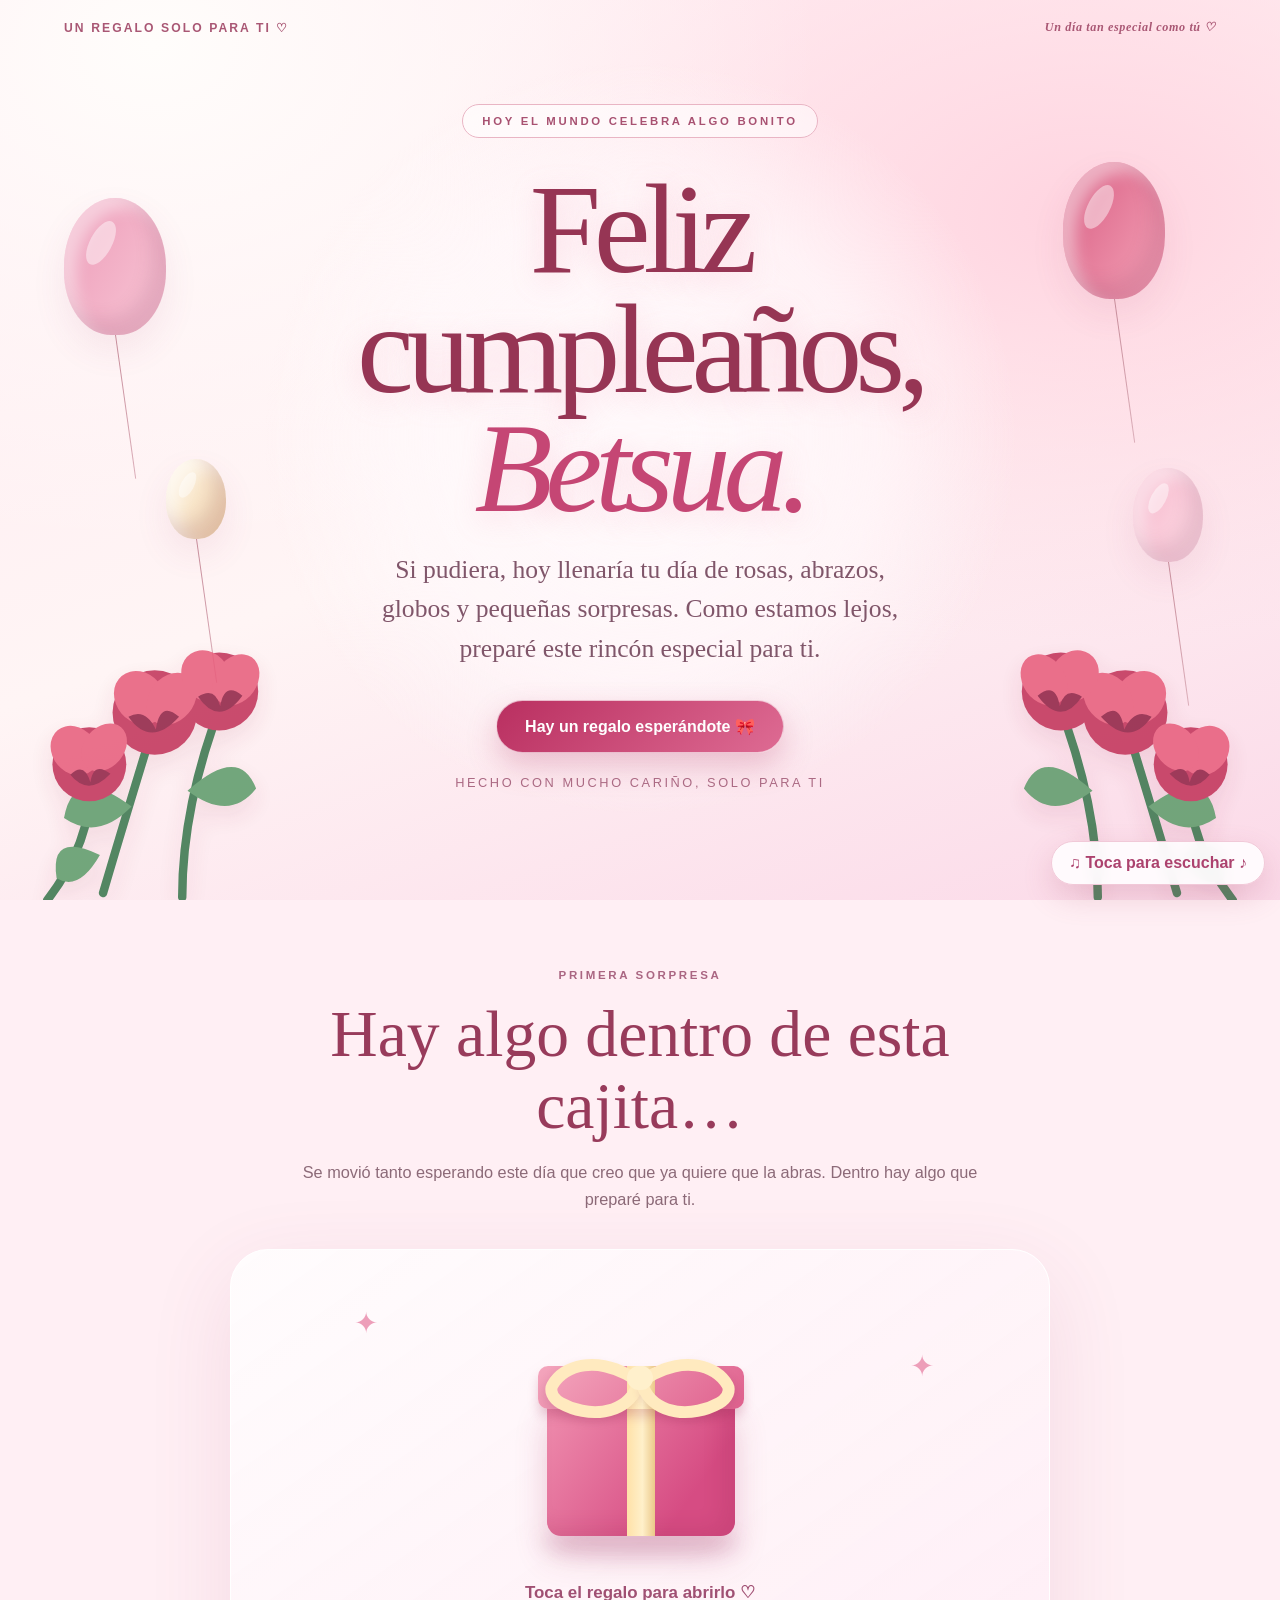
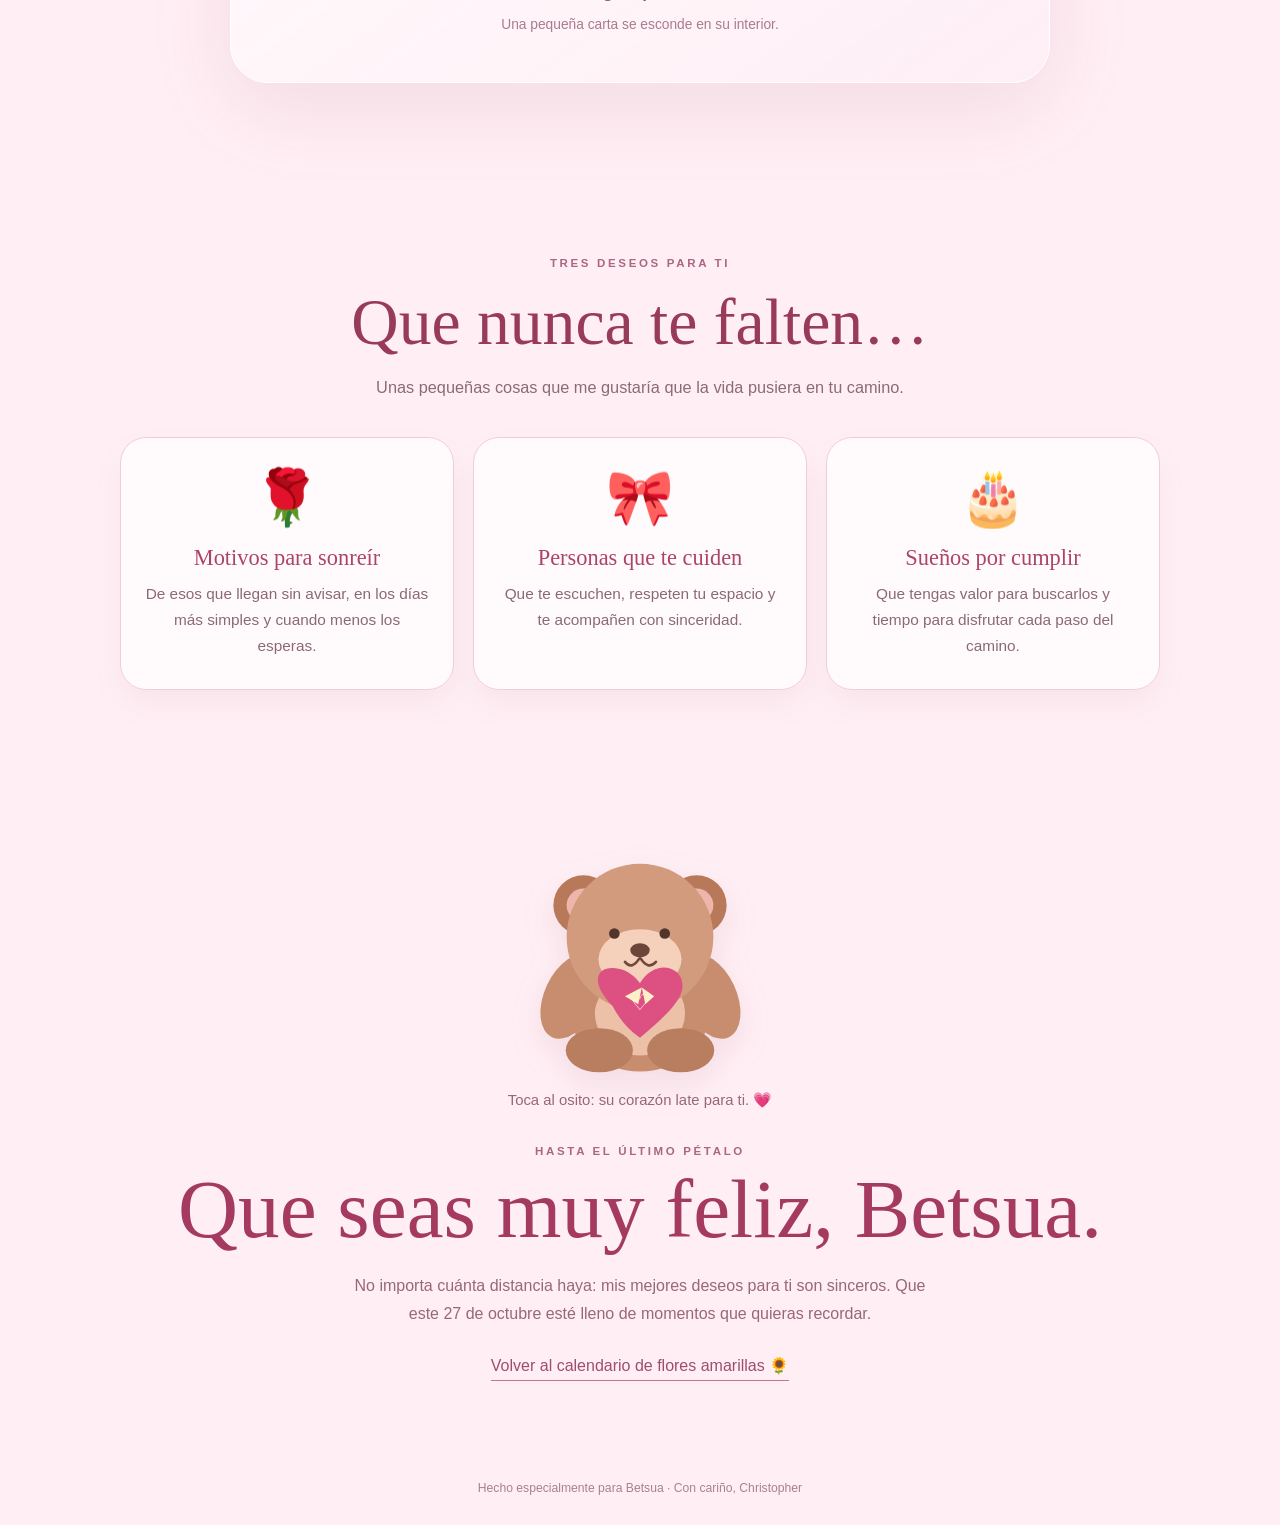
==== commit 4b1ffc97: "Intentar reproducir música de cumpleaños al entrar con desbloqueo al primer toque" ====
--- a/cumpleanos-betsua.html
+++ b/cumpleanos-betsua.html
@@ -364,7 +364,7 @@
       });
 
       // Música instrumental de cumpleaños creada con notas suaves.
-      // No se reproduce sin consentimiento: la persona la activa con el botón.
+      // Intenta iniciar al cargar; los navegadores pueden requerir un primer toque.
       const musicButton=document.getElementById("birthdayMusic");
       const AudioEngine=window.AudioContext||window.webkitAudioContext;
       let audioCtx=null, audioMaster=null, musicInterval=null, nextAt=0, noteIndex=0;
@@ -404,44 +404,93 @@
           nextAt+=d+(noteIndex===0?1.2:0);
         }
       }
-      musicButton.addEventListener("click",async()=>{
+      let musicRequested=true;
+      let musicBlocked=false;
+      async function startBirthdayMusic(){
         if(!AudioEngine){
           musicButton.textContent="♫ Audio no disponible";
           musicButton.disabled=true;
-          return;
-        }
-        if(musicInterval){
-          window.clearInterval(musicInterval);musicInterval=null;
-          audioMaster.gain.cancelScheduledValues(audioCtx.currentTime);
-          audioMaster.gain.setTargetAtTime(.0001,audioCtx.currentTime,.25);
-          musicButton.setAttribute("aria-pressed","false");
-          musicButton.textContent="♫ Música suave ♪";
-          musicButton.setAttribute("aria-label","Activar música suave de cumpleaños");
-          track("/eventos-betsua/musica-pausada","Betsua · Música pausada");
-          return;
-        }
+          return false;
+        }
+        if(musicInterval)return true;
         if(!audioCtx){
           audioCtx=new AudioEngine();
-          audioMaster=audioCtx.createGain();audioMaster.gain.value=.0001;
+          audioMaster=audioCtx.createGain();
+          audioMaster.gain.value=.0001;
           audioMaster.connect(audioCtx.destination);
         }
         try{
+          // El navegador puede dejar este contexto suspendido hasta que la persona toque la pantalla.
           await audioCtx.resume();
-          // Se reinicia la melodía al activar para no programar notas anteriores.
-          noteIndex=0;
-          nextAt=audioCtx.currentTime+.08;
+          if(audioCtx.state!=="running")throw new Error("El navegador exige una interacción");
+          noteIndex=0;nextAt=audioCtx.currentTime+.08;
           audioMaster.gain.cancelScheduledValues(audioCtx.currentTime);
           audioMaster.gain.setValueAtTime(.0001,audioCtx.currentTime);
-          audioMaster.gain.linearRampToValueAtTime(.095,audioCtx.currentTime+1.8);
+          audioMaster.gain.linearRampToValueAtTime(.075,audioCtx.currentTime+2);
           scheduleNotes();
           musicInterval=window.setInterval(scheduleNotes,240);
           musicButton.setAttribute("aria-pressed","true");
           musicButton.textContent="♫ Pausar música";
           musicButton.setAttribute("aria-label","Pausar música de cumpleaños");
+          musicBlocked=false;
           track("/eventos-betsua/musica-activada","Betsua · Música activada");
+          return true;
         }catch(e){
-          musicButton.textContent="♫ Música no disponible";
-        }
+          musicBlocked=true;
+          musicButton.textContent="♫ Toca para escuchar ♪";
+          musicButton.setAttribute("aria-pressed","false");
+          return false;
+        }
+      }
+      function stopBirthdayMusic(){
+        if(musicInterval){
+          window.clearInterval(musicInterval);
+          musicInterval=null;
+        }
+        if(audioCtx && audioMaster){
+          audioMaster.gain.cancelScheduledValues(audioCtx.currentTime);
+          audioMaster.gain.setTargetAtTime(.0001,audioCtx.currentTime,.18);
+        }
+        musicRequested=false;
+        musicButton.setAttribute("aria-pressed","false");
+        musicButton.textContent="♫ Música suave ♪";
+        musicButton.setAttribute("aria-label","Activar música suave de cumpleaños");
+        track("/eventos-betsua/musica-pausada","Betsua · Música pausada");
+      }
+      musicButton.addEventListener("click",()=>{
+        if(musicInterval){stopBirthdayMusic();return;}
+        musicRequested=true;
+        void startBirthdayMusic();
+      });
+      // Primero intentamos reproducir al entrar. El sonido automático depende del navegador.
+      // Si se bloquea, iniciamos en la primera interacción; jamás anulamos una pausa voluntaria.
+      // No se deja una promesa de resume pendiente que impida el primer toque.
+      function tryAutoplay(){
+        if(!AudioEngine||audioCtx)return;
+        audioCtx=new AudioEngine();
+        audioMaster=audioCtx.createGain();
+        audioMaster.gain.value=.0001;
+        audioMaster.connect(audioCtx.destination);
+        if(audioCtx.state==="running"){
+          void startBirthdayMusic();
+        }else{
+          musicBlocked=true;
+          musicButton.textContent="♫ Toca para escuchar ♪";
+        }
+      }
+      if(document.readyState==="complete")tryAutoplay();
+      else window.addEventListener("load",tryAutoplay,{once:true});
+      document.addEventListener("pointerdown",event=>{
+        if(!musicRequested||musicInterval)return;
+        // El clic de música tiene su propio manejador; evitamos dos inicios simultáneos.
+        if(event.target.closest && event.target.closest("#birthdayMusic"))return;
+        if(musicBlocked || (audioCtx && audioCtx.state==="suspended")){
+          void startBirthdayMusic();
+        }
+      });
+      document.addEventListener("keydown",event=>{
+        if(!musicRequested||musicInterval||event.target.id==="birthdayMusic")return;
+        if(event.key==="Enter"||event.key===" ")void startBirthdayMusic();
       });
     })();
   </script>
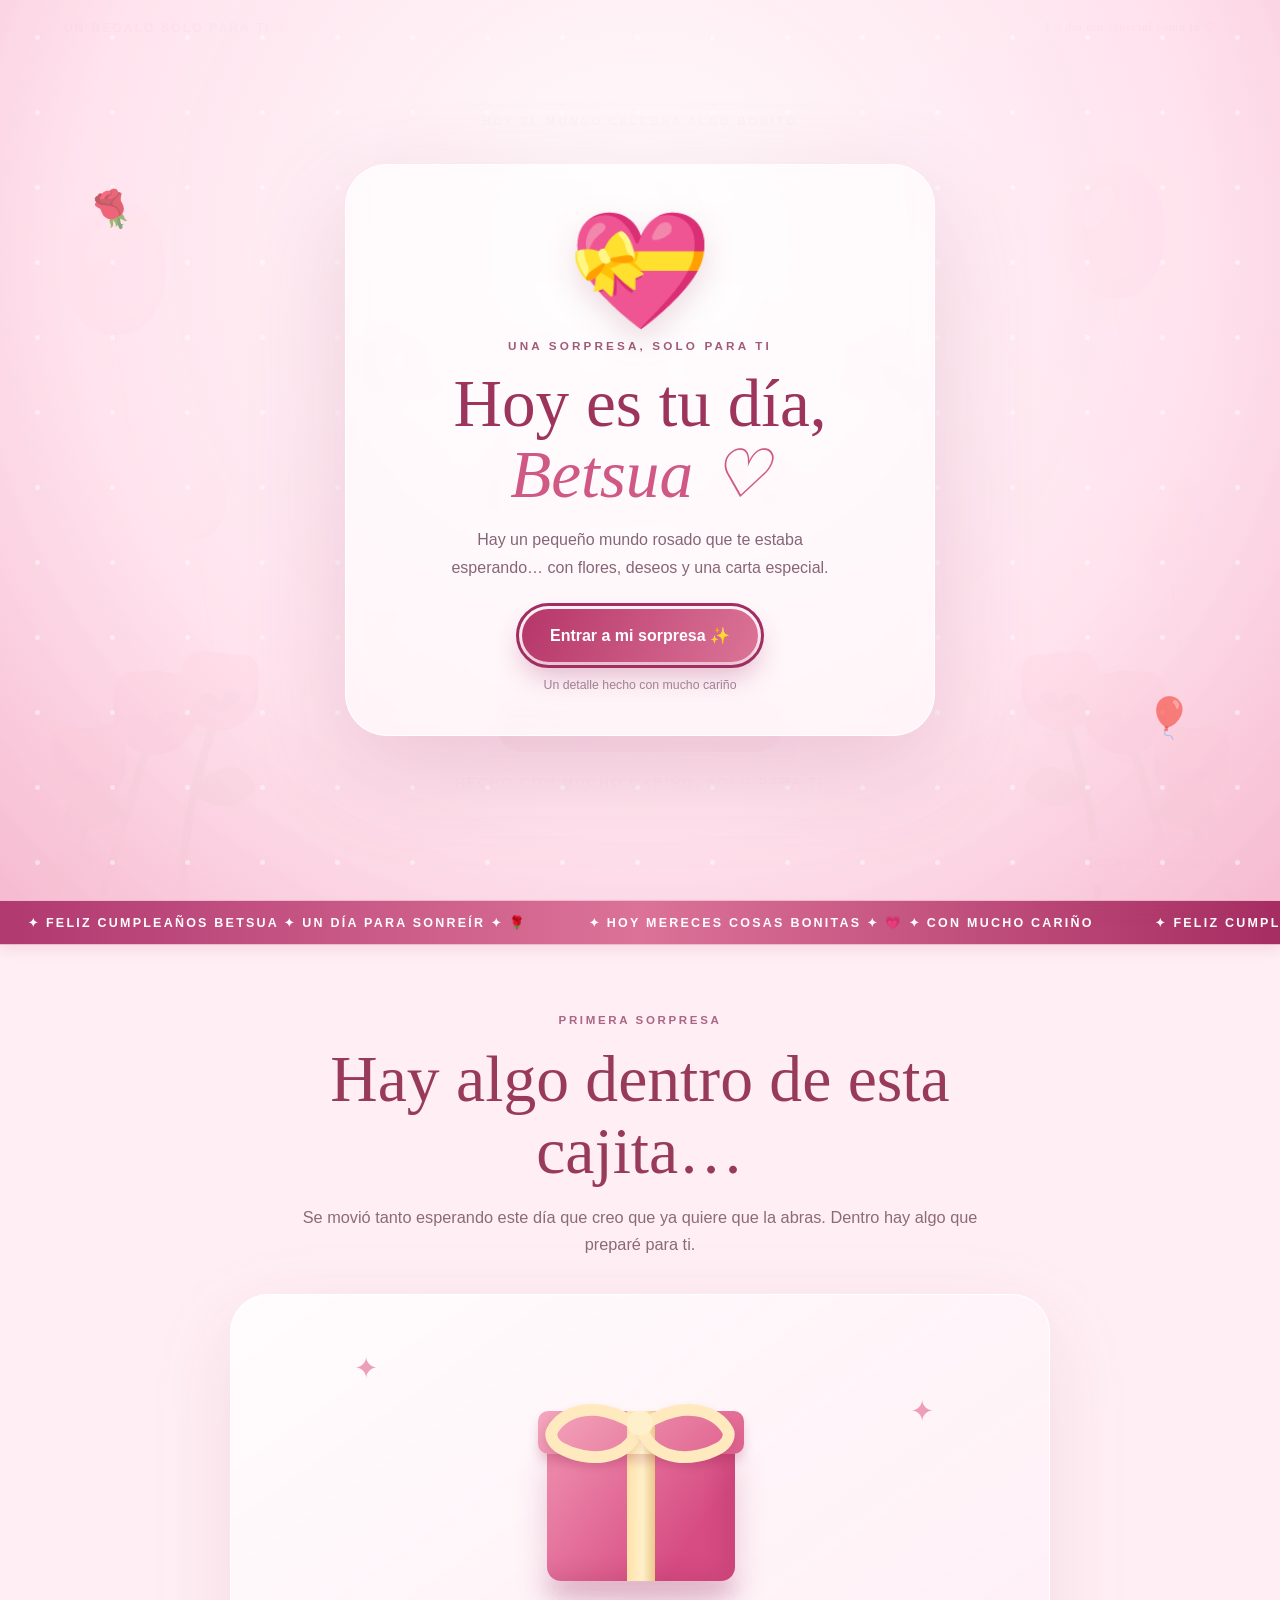
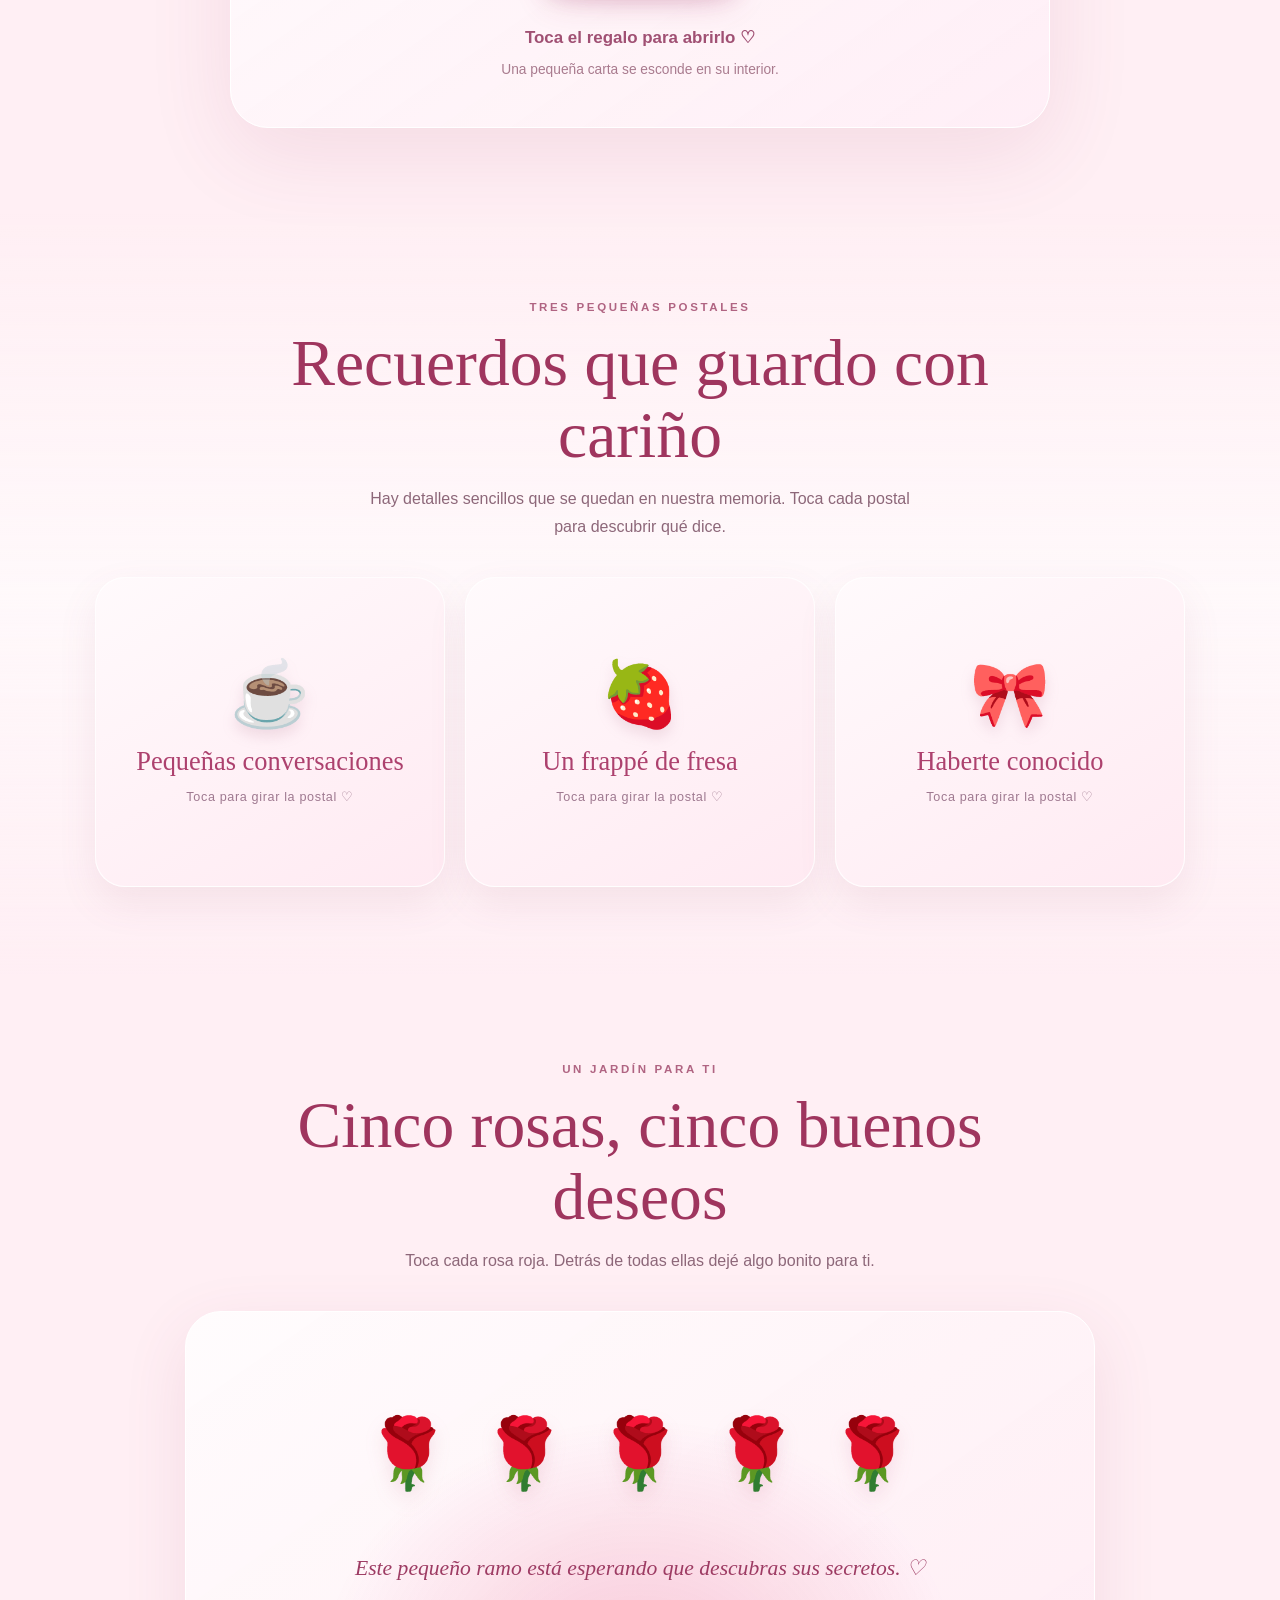
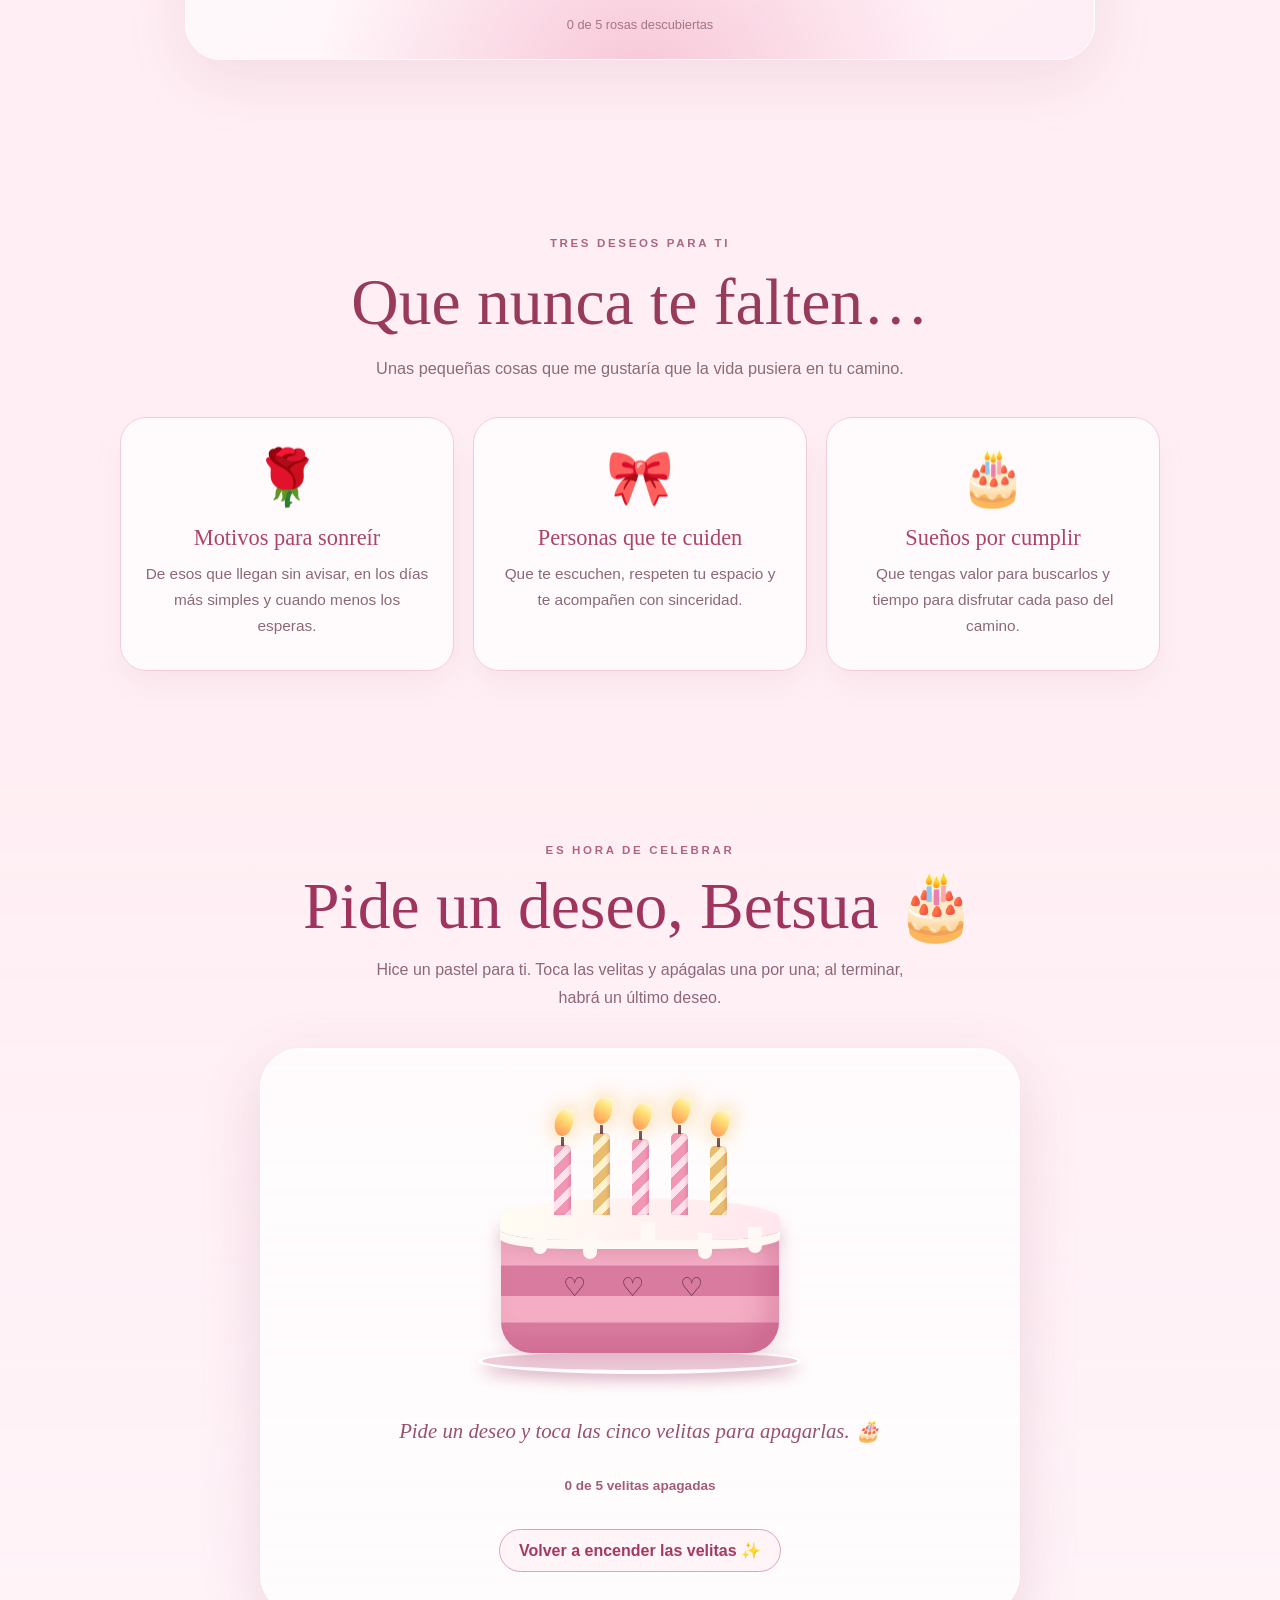
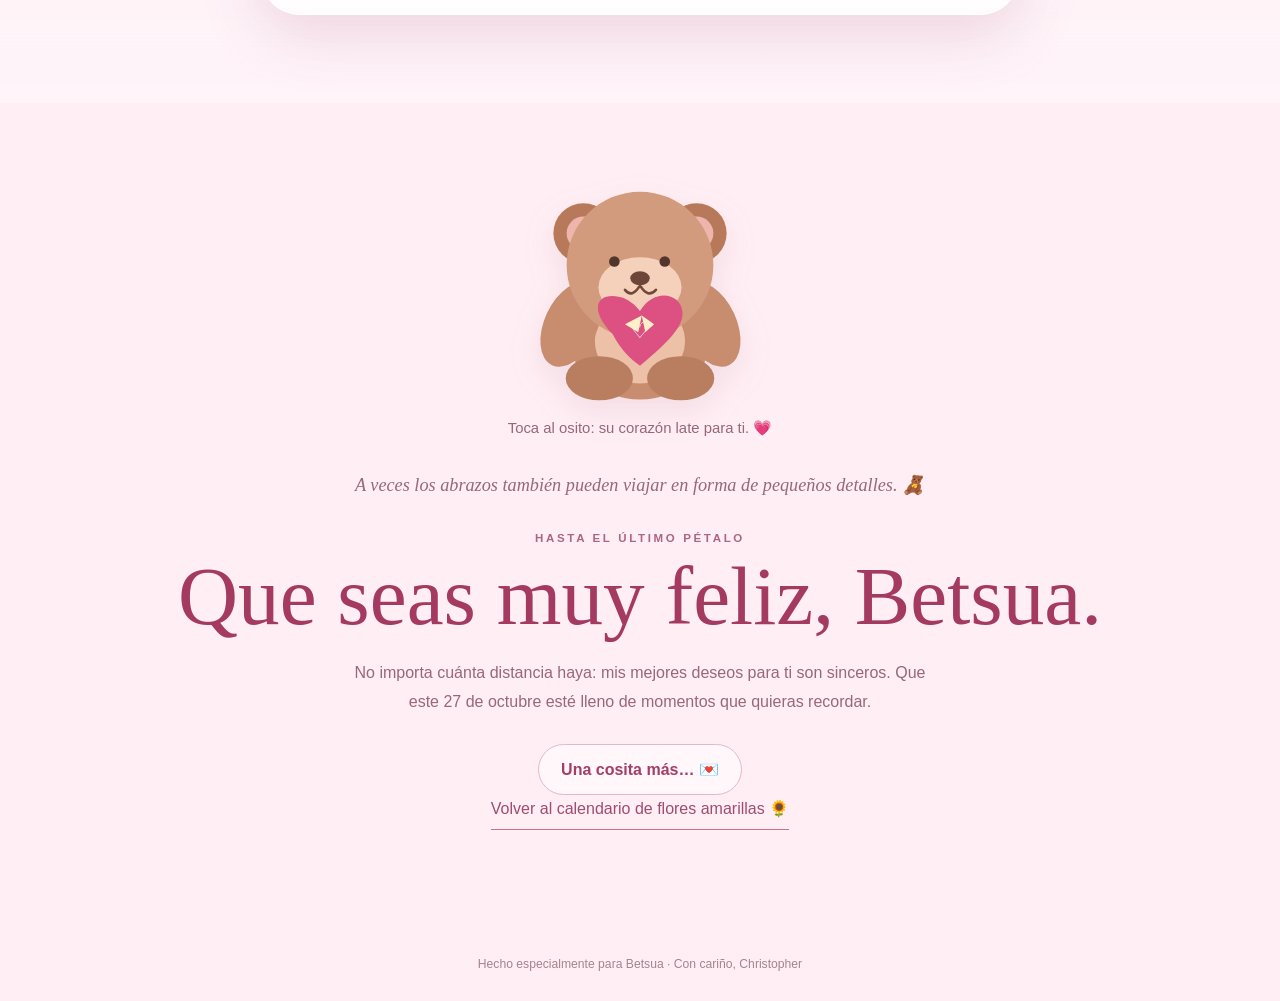
==== commit af0045da: "Publicar cumpleaños mágico con bienvenida, postales, rosas, pastel interactivo, oso y sorpresas" ====
--- a/cumpleanos-betsua.html
+++ b/cumpleanos-betsua.html
@@ -151,8 +151,22 @@
     @media(prefers-reduced-motion:reduce){.birthday-envelope,.teddy.celebrating .bear-heart,.teddy.celebrating .bear-head,.teddy.celebrating .bear-left-arm,.teddy.celebrating .bear-right-arm,.bear-floating-heart{animation:none!important;transition:none!important}}
 
   </style>
+  <link rel="stylesheet" href="css/betsua-magia.css?v=20261026-special1">
 </head>
 <body>
+  <div class="magic-entry" id="magicWelcome" role="dialog" aria-modal="true" aria-label="Sorpresa de cumpleaños para Betsua">
+    <span class="magic-entry-decoration one" aria-hidden="true">🌹</span>
+    <span class="magic-entry-decoration two" aria-hidden="true">🎈</span>
+    <div class="magic-entry-card">
+      <div class="magic-entry-icon" aria-hidden="true"><span>💝</span></div>
+      <div class="magic-entry-kicker">Una sorpresa, solo para ti</div>
+      <h2>Hoy es tu día,<em>Betsua ♡</em></h2>
+      <p>Hay un pequeño mundo rosado que te estaba esperando… con flores, deseos y una carta especial.</p>
+      <button type="button" class="magic-entry-action" id="magicEnter">Entrar a mi sorpresa ✨</button>
+      <span class="magic-entry-hint">Un detalle hecho con mucho cariño</span>
+    </div>
+  </div>
+  <div id="magicConfetti" class="magic-wish-confetti" aria-hidden="true"></div>
   <div class="sky" aria-hidden="true"></div>
   <div class="petal-field" id="petals" aria-hidden="true"></div>
   <div class="confetti" id="confetti" aria-hidden="true"></div>
@@ -187,6 +201,12 @@
     </div>
   </header>
 
+  <div class="magic-ticker" aria-hidden="true"><div class="magic-ticker-inner">
+    <span>✦ Feliz cumpleaños Betsua ✦ Un día para sonreír ✦ 🌹</span>
+    <span>✦ Hoy mereces cosas bonitas ✦ 💗 ✦ Con mucho cariño</span>
+    <span>✦ Feliz cumpleaños Betsua ✦ Un día para sonreír ✦ 🌹</span>
+    <span>✦ Hoy mereces cosas bonitas ✦ 💗 ✦ Con mucho cariño</span>
+  </div></div>
   <main>
     <section class="section gift-section" id="tu-regalo">
       <div class="section-heading">
@@ -232,6 +252,52 @@
       </article>
     </section>
 
+    <section class="magic-section magic-memories" id="recuerdos">
+      <div class="magic-section-title">
+        <small>Tres pequeñas postales</small>
+        <h2>Recuerdos que guardo con cariño</h2>
+        <p>Hay detalles sencillos que se quedan en nuestra memoria. Toca cada postal para descubrir qué dice.</p>
+      </div>
+      <div class="magic-memories-grid">
+        <article class="magic-memory">
+          <button type="button" aria-pressed="false" aria-label="Descubrir recuerdo 1"><span class="magic-memory-inner">
+            <span class="magic-memory-face"><span class="magic-memory-art">☕</span><span class="magic-memory-name">Pequeñas conversaciones</span><span class="magic-memory-hint">Toca para girar la postal ♡</span></span>
+            <span class="magic-memory-face magic-memory-back"><span class="magic-memory-name">Esos ratitos</span><p>Me gustaba conversar contigo, incluso de las cosas más sencillas. Son recuerdos que sigo guardando con una sonrisa.</p><small>Toca otra vez para volver ♡</small></span>
+          </span></button>
+        </article>
+        <article class="magic-memory">
+          <button type="button" aria-pressed="false" aria-label="Descubrir recuerdo 2"><span class="magic-memory-inner">
+            <span class="magic-memory-face"><span class="magic-memory-art">🍓</span><span class="magic-memory-name">Un frappé de fresa</span><span class="magic-memory-hint">Toca para girar la postal ♡</span></span>
+            <span class="magic-memory-face magic-memory-back"><span class="magic-memory-name">Un detalle dulce</span><p>Me alegró saber que aquel frappé de fresa te había gustado. A veces un detalle pequeño puede hacer especial todo un día.</p><small>Toca otra vez para volver ♡</small></span>
+          </span></button>
+        </article>
+        <article class="magic-memory">
+          <button type="button" aria-pressed="false" aria-label="Descubrir recuerdo 3"><span class="magic-memory-inner">
+            <span class="magic-memory-face"><span class="magic-memory-art">🎀</span><span class="magic-memory-name">Haberte conocido</span><span class="magic-memory-hint">Toca para girar la postal ♡</span></span>
+            <span class="magic-memory-face magic-memory-back"><span class="magic-memory-name">Gracias por coincidir</span><p>Entre tantas personas y tantos caminos, me alegra haber coincidido contigo. Te deseo de corazón muchas cosas bonitas.</p><small>Toca otra vez para volver ♡</small></span>
+          </span></button>
+        </article>
+      </div>
+    </section>
+
+    <section class="magic-section magic-rose-section" id="rosas">
+      <div class="magic-section-title">
+        <small>Un jardín para ti</small>
+        <h2>Cinco rosas, cinco buenos deseos</h2>
+        <p>Toca cada rosa roja. Detrás de todas ellas dejé algo bonito para ti.</p>
+      </div>
+      <div class="magic-rose-room">
+        <div class="magic-rose-row">
+          <button type="button" class="magic-rose-button" aria-label="Descubrir deseo de la rosa 1"><span class="magic-rose-icon">🌹</span></button>
+          <button type="button" class="magic-rose-button" aria-label="Descubrir deseo de la rosa 2"><span class="magic-rose-icon">🌹</span></button>
+          <button type="button" class="magic-rose-button" aria-label="Descubrir deseo de la rosa 3"><span class="magic-rose-icon">🌹</span></button>
+          <button type="button" class="magic-rose-button" aria-label="Descubrir deseo de la rosa 4"><span class="magic-rose-icon">🌹</span></button>
+          <button type="button" class="magic-rose-button" aria-label="Descubrir deseo de la rosa 5"><span class="magic-rose-icon">🌹</span></button>
+        </div>
+        <p class="magic-rose-message" id="magicRoseLine" aria-live="polite">Este pequeño ramo está esperando que descubras sus secretos. ♡</p>
+        <div class="magic-rose-counter" id="magicRoseCount">0 de 5 rosas descubiertas</div>
+      </div>
+    </section>
     <section class="section chapter" id="deseos">
       <div class="section-heading">
         <span class="overline">Tres deseos para ti</span>
@@ -245,6 +311,31 @@
       </div>
     </section>
 
+    <section class="magic-section magic-surprise-cake" id="pastel">
+      <div class="magic-section-title">
+        <small>Es hora de celebrar</small>
+        <h2>Pide un deseo, Betsua 🎂</h2>
+        <p>Hice un pastel para ti. Toca las velitas y apágalas una por una; al terminar, habrá un último deseo.</p>
+      </div>
+      <div class="magic-cake-card">
+        <div class="magic-cake" role="group" aria-label="Pastel de cumpleaños con cinco velitas que puedes apagar">
+          <div class="magic-cake-shadow"></div><div class="magic-cake-plate"></div>
+          <div class="magic-cake-base"></div><div class="magic-cake-frosting"></div>
+          <div class="magic-cake-decoration" aria-hidden="true">♡ ♡ ♡</div>
+          <div class="magic-candles">
+            <button class="magic-candle" type="button" aria-label="Apagar velita 1" aria-pressed="false"><span class="magic-flame"></span></button>
+            <button class="magic-candle" type="button" aria-label="Apagar velita 2" aria-pressed="false"><span class="magic-flame"></span></button>
+            <button class="magic-candle" type="button" aria-label="Apagar velita 3" aria-pressed="false"><span class="magic-flame"></span></button>
+            <button class="magic-candle" type="button" aria-label="Apagar velita 4" aria-pressed="false"><span class="magic-flame"></span></button>
+            <button class="magic-candle" type="button" aria-label="Apagar velita 5" aria-pressed="false"><span class="magic-flame"></span></button>
+          </div>
+        </div>
+        <p class="magic-cake-message" id="magicCakeLine" aria-live="polite">Pide un deseo y toca las cinco velitas para apagarlas. 🎂</p>
+        <p class="magic-cake-progress" id="magicCandleCount">0 de 5 velitas apagadas</p>
+        <p class="magic-complete" id="magicFinalWish" aria-live="polite"></p>
+        <button type="button" class="magic-cake-reset" id="magicCakeReset">Volver a encender las velitas ✨</button>
+      </div>
+    </section>
     <section class="closing">
       <button class="teddy" id="birthdayBear" type="button" aria-label="Toca el osito para hacer latir su corazón" aria-describedby="bearMessage">
         <svg xmlns="http://www.w3.org/2000/svg" viewBox="0 0 260 250" width="230" height="221" aria-hidden="true">
@@ -266,10 +357,19 @@
         </svg>
       </button>
       <p class="bear-hint" id="bearMessage" aria-live="polite">Toca al osito: su corazón late para ti. 💗</p>
+      <p class="magic-bear-extra" id="magicBearPhrase" aria-live="polite">A veces los abrazos también pueden viajar en forma de pequeños detalles. 🧸</p>
       <span class="overline">Hasta el último pétalo</span>
       <h2>Que seas muy feliz, Betsua.</h2>
       <p>No importa cuánta distancia haya: mis mejores deseos para ti son sinceros. Que este 27 de octubre esté lleno de momentos que quieras recordar.</p>
-      <a href="dedicatoria.html#calendario">Volver al calendario de flores amarillas 🌻</a>
+      <div class="magic-secret">
+        <button type="button" id="magicSecretToggle" class="magic-secret-toggle" aria-expanded="false" aria-controls="magicSecretPanel">Una cosita más… 💌</button>
+        <div class="magic-secret-panel" id="magicSecretPanel">
+          Si esta sorpresa logró hacerte sonreír aunque sea un poquito, para mí ya fue un regalo enorme.
+          No hace falta que digas nada: solo deseo que tengas un cumpleaños bonito,
+          tranquilo y lleno de cosas que te hagan feliz. ♡
+        </div>
+      </div>
+      <p><a href="dedicatoria.html#calendario">Volver al calendario de flores amarillas 🌻</a></p>
     </section>
   </main>
   <button class="birthday-music" type="button" id="birthdayMusic" aria-pressed="false" aria-label="Activar música de cumpleaños suave">♫ Música suave ♪</button>
@@ -494,5 +594,6 @@
       });
     })();
   </script>
+  <script src="js/betsua-magia.js?v=20261026-special1"></script>
 </body>
 </html>
--- a/css/betsua-magia.css
+++ b/css/betsua-magia.css
@@ -0,0 +1,112 @@
+/* Betsua — cumpleaños interactivo, edición especial */
+/* Nuevas capas sin alterar el regalo ni el contador existentes */
+:root{--magic-berry:#a72f5f;--magic-dark:#742745;--magic-blush:#ffe6ef;--magic-gold:#ead1a6}
+.magic-entry{position:fixed;inset:0;z-index:100;background:radial-gradient(ellipse at 50% 28%,rgba(255,252,253,.98),rgba(255,226,237,.97) 62%,#f6bbd0);display:grid;place-items:center;padding:26px 16px;overflow:auto;transition:opacity .7s ease,visibility .7s}
+.magic-entry.is-gone{opacity:0;visibility:hidden;pointer-events:none}
+.magic-entry:before{content:"";position:absolute;inset:0;pointer-events:none;opacity:.45;background:radial-gradient(#fff 2px,transparent 3px) 0 0/75px 75px}
+.magic-entry-card{position:relative;isolation:isolate;text-align:center;width:min(590px,100%);background:rgba(255,255,255,.63);border:1px solid rgba(255,255,255,.96);border-radius:42px;padding:38px clamp(20px,5vw,48px) 43px;box-shadow:0 35px 100px rgba(155,60,100,.19);backdrop-filter:blur(10px);animation:magicFloatIn .85s both}
+.magic-entry-icon{height:136px;display:grid;place-items:center}
+.magic-entry-icon span{font-size:7.2rem;filter:drop-shadow(0 12px 15px rgba(141,53,91,.17));display:inline-block;animation:magicBloom 4s ease-in-out infinite}
+.magic-entry-kicker{font-size:.73rem;letter-spacing:.27em;font-weight:700;color:#a15b79;text-transform:uppercase}
+.magic-entry h2{font:normal clamp(2.4rem,7vw,4.2rem)/1.06 Georgia,serif;color:#9c345b;margin:16px 0}
+.magic-entry h2 em{display:block;font-weight:normal;color:#cf5984}
+.magic-entry p{max-width:410px;margin:0 auto 27px;color:#876576;line-height:1.75}
+.magic-entry-action{border:none;border-radius:100px;padding:17px 28px;background:linear-gradient(115deg,#b53669,#dc7497);color:white;font-weight:800;box-shadow:0 14px 28px #a82e6452;cursor:pointer;transition:transform .2s}
+.magic-entry-action:hover{transform:translateY(-3px)}
+.magic-entry-hint{display:block;font-size:.77rem;margin-top:16px;color:#a47f90}
+.magic-entry-decoration{position:absolute;font-size:2.3rem;opacity:.6;pointer-events:none}
+.magic-entry-decoration.one{left:7%;top:21%;transform:rotate(-24deg)}
+.magic-entry-decoration.two{right:7%;bottom:18%;transform:rotate(22deg)}
+.magic-ticker{position:relative;z-index:2;background:linear-gradient(90deg,#b03970,#dc7298,#a62d62);color:#fffdfd;white-space:nowrap;overflow:hidden;border-block:1px solid #ecbbcb;box-shadow:0 4px 15px #b5366624}
+.magic-ticker-inner{width:max-content;padding:14px 0;font-size:.78rem;text-transform:uppercase;letter-spacing:.18em;font-weight:800;animation:magicMarquee 28s linear infinite}
+.magic-ticker-inner span{padding:0 28px}
+.magic-section{padding:88px 18px;position:relative}
+.magic-section-title{text-align:center;max-width:720px;margin:0 auto 36px}
+.magic-section-title small{display:block;color:#b06482;text-transform:uppercase;letter-spacing:.23em;font-size:.72rem;font-weight:800}
+.magic-section-title h2{color:#9f355e;font:normal clamp(2.45rem,6vw,4.1rem)/1.1 Georgia,serif;margin:14px 0}
+.magic-section-title p{max-width:570px;margin:0 auto;color:#8d6779;line-height:1.75}
+.magic-memories{position:relative;background:linear-gradient(180deg,rgba(255,255,255,.04),rgba(255,252,253,.73),rgba(255,239,246,.2))}
+.magic-memories-grid{display:grid;grid-template-columns:repeat(3,minmax(0,1fr));gap:20px;max-width:1090px;margin:0 auto}
+.magic-memory{min-height:310px;perspective:950px}
+.magic-memory button{border:0;background:transparent;display:block;width:100%;height:100%;min-height:310px;position:relative;cursor:pointer;padding:0;text-align:center;color:inherit}
+.magic-memory button:focus-visible{outline:3px solid #a73267;outline-offset:5px;border-radius:26px}
+.magic-memory-inner{display:block;position:absolute;inset:0;transform-style:preserve-3d;transition:transform .85s cubic-bezier(.21,.75,.3,1)}
+.magic-memory.is-flipped .magic-memory-inner{transform:rotateY(180deg)}
+.magic-memory-face{position:absolute;inset:0;backface-visibility:hidden;display:flex;flex-direction:column;justify-content:center;align-items:center;border-radius:30px;padding:24px;box-shadow:0 16px 38px #9e56771a;border:1px solid rgba(255,255,255,.85);background:linear-gradient(150deg,#fffafc,#ffeaf2)}
+.magic-memory-back{transform:rotateY(180deg);background:linear-gradient(155deg,#fff8f6,#ffe6ee);border:1px solid #edc3d1}
+.magic-memory-art{font-size:4rem;line-height:1.1;filter:drop-shadow(0 7px 7px #9e577327);margin-bottom:16px}
+.magic-memory-name{color:#ad416e;font:normal 1.65rem/1.15 Georgia,serif;margin:0 0 13px}
+.magic-memory-hint{font-size:.79rem;color:#9f7990;letter-spacing:.05em}
+.magic-memory-back p{font:normal 1.04rem/1.8 Georgia,serif;color:#82576b;margin:0}
+.magic-memory-back small{margin-top:18px;color:#ac6a89;font-weight:700}
+.magic-rose-section{text-align:center;overflow:hidden}
+.magic-rose-room{max-width:910px;margin:0 auto;padding:34px 22px 27px;border-radius:36px;background:radial-gradient(ellipse at 50% 105%,#f8c7d7 0,transparent 50%),linear-gradient(145deg,rgba(255,255,255,.82),rgba(255,237,245,.84));box-shadow:0 20px 65px rgba(159,60,100,.11);border:1px solid white}
+.magic-rose-row{display:flex;flex-wrap:wrap;gap:16px;align-items:end;justify-content:center;margin:15px 0 25px;min-height:165px}
+.magic-rose-button{position:relative;border:0;background:transparent;width:100px;height:145px;font-size:4.3rem;filter:drop-shadow(0 11px 9px #be557224);transform-origin:center bottom;transition:transform .3s ease;cursor:pointer}
+.magic-rose-button .magic-rose-icon{display:block;transform:rotate(var(--angle,0deg));transition:transform .3s;animation:magicRoseSway 4s ease-in-out infinite alternate}
+.magic-rose-button:hover,.magic-rose-button:focus-visible{transform:translateY(-9px) scale(1.06)}
+.magic-rose-button.picked .magic-rose-icon{transform:scale(1.2) rotate(6deg);filter:drop-shadow(0 0 11px #dc59897a)}
+.magic-rose-button:focus-visible{outline:3px solid #b83d75;border-radius:22px}
+.magic-rose-message{font:italic clamp(1.1rem,2.8vw,1.35rem)/1.6 Georgia,serif;color:#9d3b63;max-width:690px;min-height:54px;margin:0 auto 12px}
+.magic-rose-counter{font-size:.8rem;color:#a67489}
+.magic-surprise-cake{background:linear-gradient(180deg,rgba(255,255,255,.03),rgba(255,244,249,.9))}
+.magic-cake-card{width:min(760px,100%);margin:0 auto;text-align:center;padding:44px 20px 42px;border-radius:40px;background:rgba(255,255,255,.72);border:1px solid white;box-shadow:0 20px 60px #a74a7730}
+.magic-cake{position:relative;width:min(330px,88vw);height:300px;margin:0 auto 20px}
+.magic-cake-shadow{position:absolute;bottom:16px;left:50%;transform:translateX(-50%);width:95%;height:19px;background:#aa638157;border-radius:50%;filter:blur(8px)}
+.magic-cake-plate{position:absolute;bottom:19px;left:50%;transform:translateX(-50%);width:98%;height:26px;background:#eecdd9;border:4px solid #fff;box-shadow:0 8px 16px #b75b8031;border-radius:50%}
+.magic-cake-base{position:absolute;bottom:40px;left:8%;width:84%;height:137px;border-radius:17px 17px 31px 31px;background:repeating-linear-gradient(0deg,#d97b9f 0px,#d97b9f 30px,#f4adc4 31px,#f4adc4 57px);box-shadow:inset -15px -10px 24px #ae34623b,0 7px 20px #a9537836}
+.magic-cake-frosting{position:absolute;bottom:153px;left:7.5%;width:85%;height:42px;border-radius:50% 50% 25% 25%;background:linear-gradient(100deg,#fffdf3,#ffe6ee);box-shadow:0 9px 0 #fff9f5,0 14px 16px #a85b7938}
+.magic-cake-frosting:before{content:"";position:absolute;left:12%;top:30px;width:14px;height:26px;background:#fff9f5;border-radius:0 0 10px 10px;box-shadow:50px 5px #fff9f5,108px -6px #fff9f5,165px 5px #fff9f5,215px -1px #fff9f5}
+.magic-cake-decoration{position:absolute;bottom:91px;left:0;right:0;z-index:2;font-size:1.6rem;letter-spacing:14px;text-align:center}
+.magic-candles{position:absolute;bottom:178px;left:0;right:0;display:flex;justify-content:center;gap:22px;align-items:end;z-index:4}
+.magic-candle{position:relative;display:block;width:17px;height:70px;border:none;border-radius:5px 5px 0 0;background:repeating-linear-gradient(135deg,#f196b4 0 9px,#ffe2ed 9px 16px);box-shadow:inset -2px 0 3px #aa3a6430;cursor:pointer;transition:transform .2s}
+.magic-candle:nth-child(2){height:82px;background:repeating-linear-gradient(135deg,#e9bd6f 0 9px,#fff2cf 9px 16px)}
+.magic-candle:nth-child(3){height:76px}
+.magic-candle:nth-child(4){height:82px}
+.magic-candle:nth-child(5){height:69px;background:repeating-linear-gradient(135deg,#e9bd6f 0 9px,#fff2cf 9px 16px)}
+.magic-candle:hover{transform:translateY(-4px)}
+.magic-candle:focus-visible{outline:3px solid #b93c70;outline-offset:5px}
+.magic-candle:before{content:"";position:absolute;top:-8px;left:7px;width:3px;height:9px;background:#6a4054}
+.magic-flame{position:absolute;display:block;left:50%;top:-36px;transform:translateX(-50%) rotate(8deg);width:18px;height:27px;border-radius:70% 5% 65% 55%;background:linear-gradient(25deg,#ff8f4f,#ffe278 65%,#fffde1);box-shadow:0 0 17px 5px #f6c56363;animation:magicFlame 1.25s ease-in-out infinite alternate;transform-origin:bottom}
+.magic-candle.is-out .magic-flame{opacity:0;animation:none}
+.magic-candle.is-out{filter:saturate(.66)}
+.magic-cake-message{font:italic clamp(1.08rem,2.5vw,1.3rem)/1.7 Georgia,serif;color:#98516f;max-width:550px;margin:4px auto 16px;min-height:49px}
+.magic-cake-progress{font-weight:700;color:#a35d7a;font-size:.85rem}
+.magic-cake-reset{border:1px solid #dda1ba;border-radius:100px;background:#fff4f7;color:#a43964;padding:11px 19px;margin-top:16px;cursor:pointer;font-weight:700}
+.magic-secret{width:min(750px,100%);margin:10px auto 0;text-align:center}
+.magic-secret-toggle{border:1px solid #e9b4c8;background:#fff7fa;border-radius:100px;padding:15px 22px;color:#a43e68;font-weight:800;cursor:pointer}
+.magic-secret-panel{display:none;margin:19px auto 0;background:linear-gradient(155deg,#fffdfb,#fff0f5);border:1px solid #efd2dd;border-radius:22px;box-shadow:0 13px 33px #a8497820;padding:29px 25px;font:italic 1.16rem/1.8 Georgia,serif;color:#8b5571}
+.magic-secret-panel.is-visible{display:block;animation:magicFloatIn .6s both}
+.magic-bear-extra{margin:0 auto 25px;text-align:center;color:#9c5474;font:italic 1.14rem/1.65 Georgia,serif;min-height:32px;max-width:560px}
+.magic-complete{font:normal clamp(1.1rem,2vw,1.3rem)/1.7 Georgia,serif;color:#9e5573;max-width:620px;margin:14px auto 20px;text-align:center}
+.magic-wish-confetti{position:fixed;top:0;left:0;pointer-events:none;z-index:80}
+.magic-wish-confetti span{position:absolute;top:-35px;animation:magicDown var(--time,4s) linear forwards}
+.magic-entry-action:focus-visible,.magic-secret-toggle:focus-visible,.magic-cake-reset:focus-visible{outline:3px solid #a12e60;outline-offset:3px}
+@keyframes magicFloatIn{from{opacity:0;transform:translateY(30px) scale(.97)}to{opacity:1;transform:translateY(0) scale(1)}}
+@keyframes magicBloom{50%{transform:rotate(6deg) scale(1.08)}}
+@keyframes magicMarquee{to{transform:translateX(-50%)}}
+@keyframes magicRoseSway{to{transform:rotate(4deg)}}
+@keyframes magicFlame{to{transform:translateX(-50%) scale(.88,1.1) rotate(-10deg)}}
+@keyframes magicDown{to{transform:translate(var(--x,50px),115vh) rotate(690deg);opacity:0}}
+@media(max-width:740px){
+ .magic-entry-card{padding:25px 18px 34px;border-radius:30px}
+ .magic-entry-icon{height:106px}
+ .magic-entry-icon span{font-size:5.7rem}
+ .magic-memories-grid{grid-template-columns:1fr;max-width:465px;gap:18px}
+ .magic-memory,.magic-memory button{min-height:246px}
+ .magic-section{padding:63px 15px}
+ .magic-rose-button{width:61px;height:110px;font-size:3.4rem}
+ .magic-rose-row{gap:4px;min-height:117px}
+ .magic-rose-room{padding:24px 8px}
+ .magic-cake-card{padding:32px 10px}
+ .magic-cake{transform:scale(.88);transform-origin:center bottom;margin-bottom:-12px}
+}
+@media(max-width:380px){
+ .magic-cake{transform:scale(.78);margin-bottom:-27px}
+ .magic-entry h2{font-size:2.3rem}
+}
+@media(prefers-reduced-motion:reduce){
+ .magic-entry-icon span,.magic-ticker-inner,.magic-rose-button .magic-rose-icon,.magic-flame{animation:none}
+ .magic-entry,.magic-memory-inner{transition:none}
+ .magic-wish-confetti{display:none}
+}
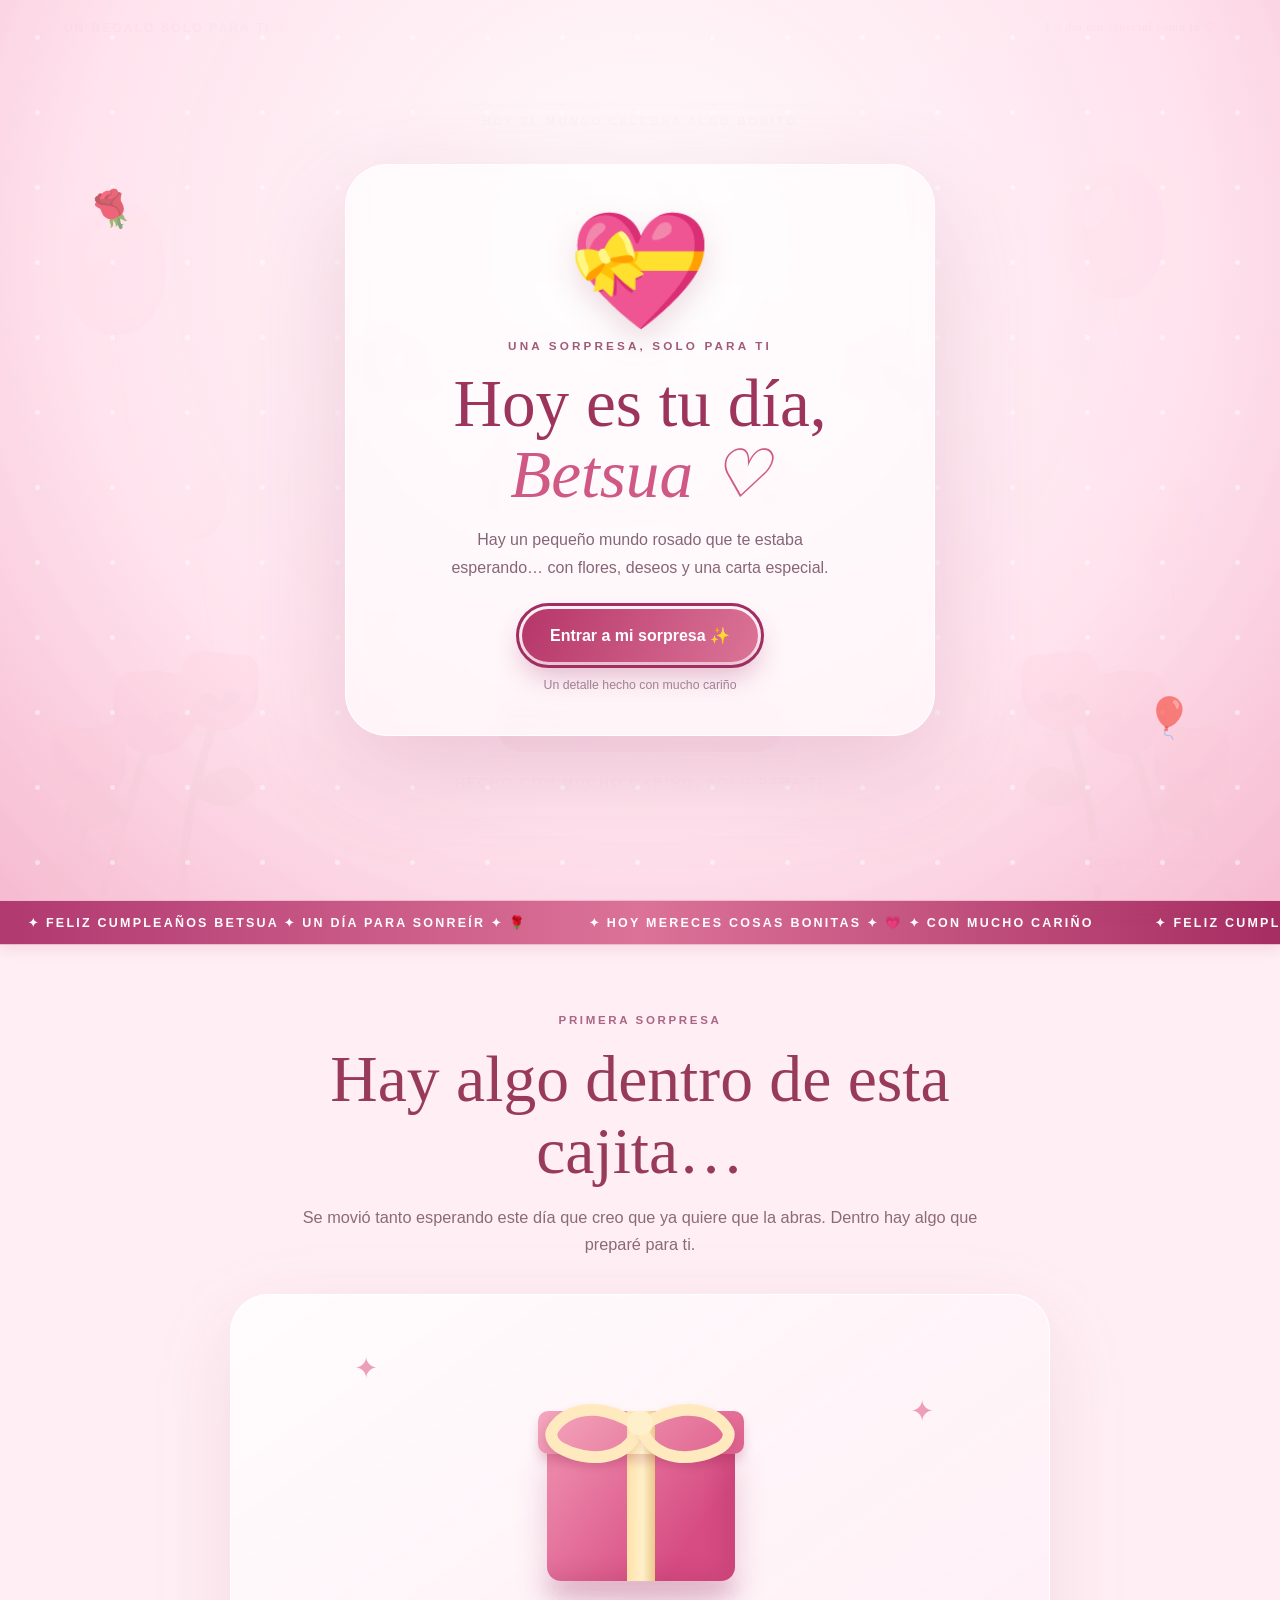
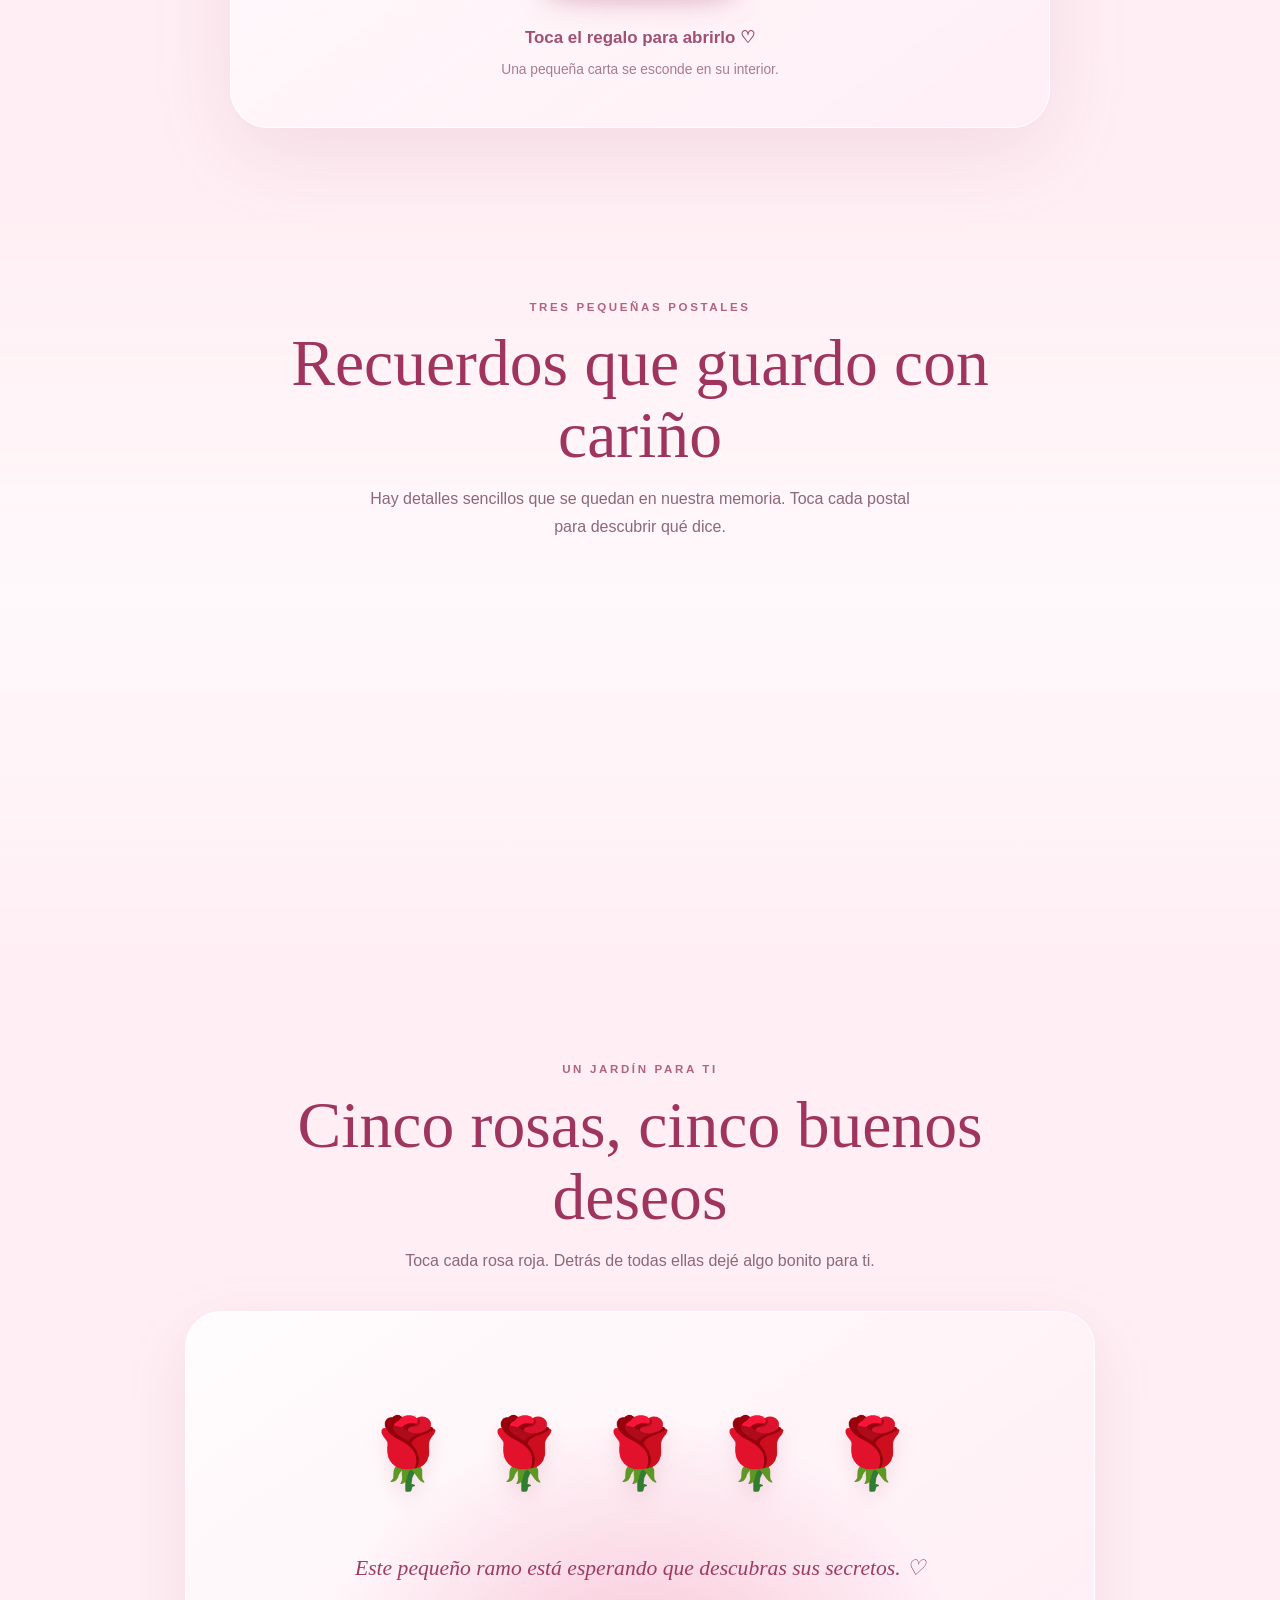
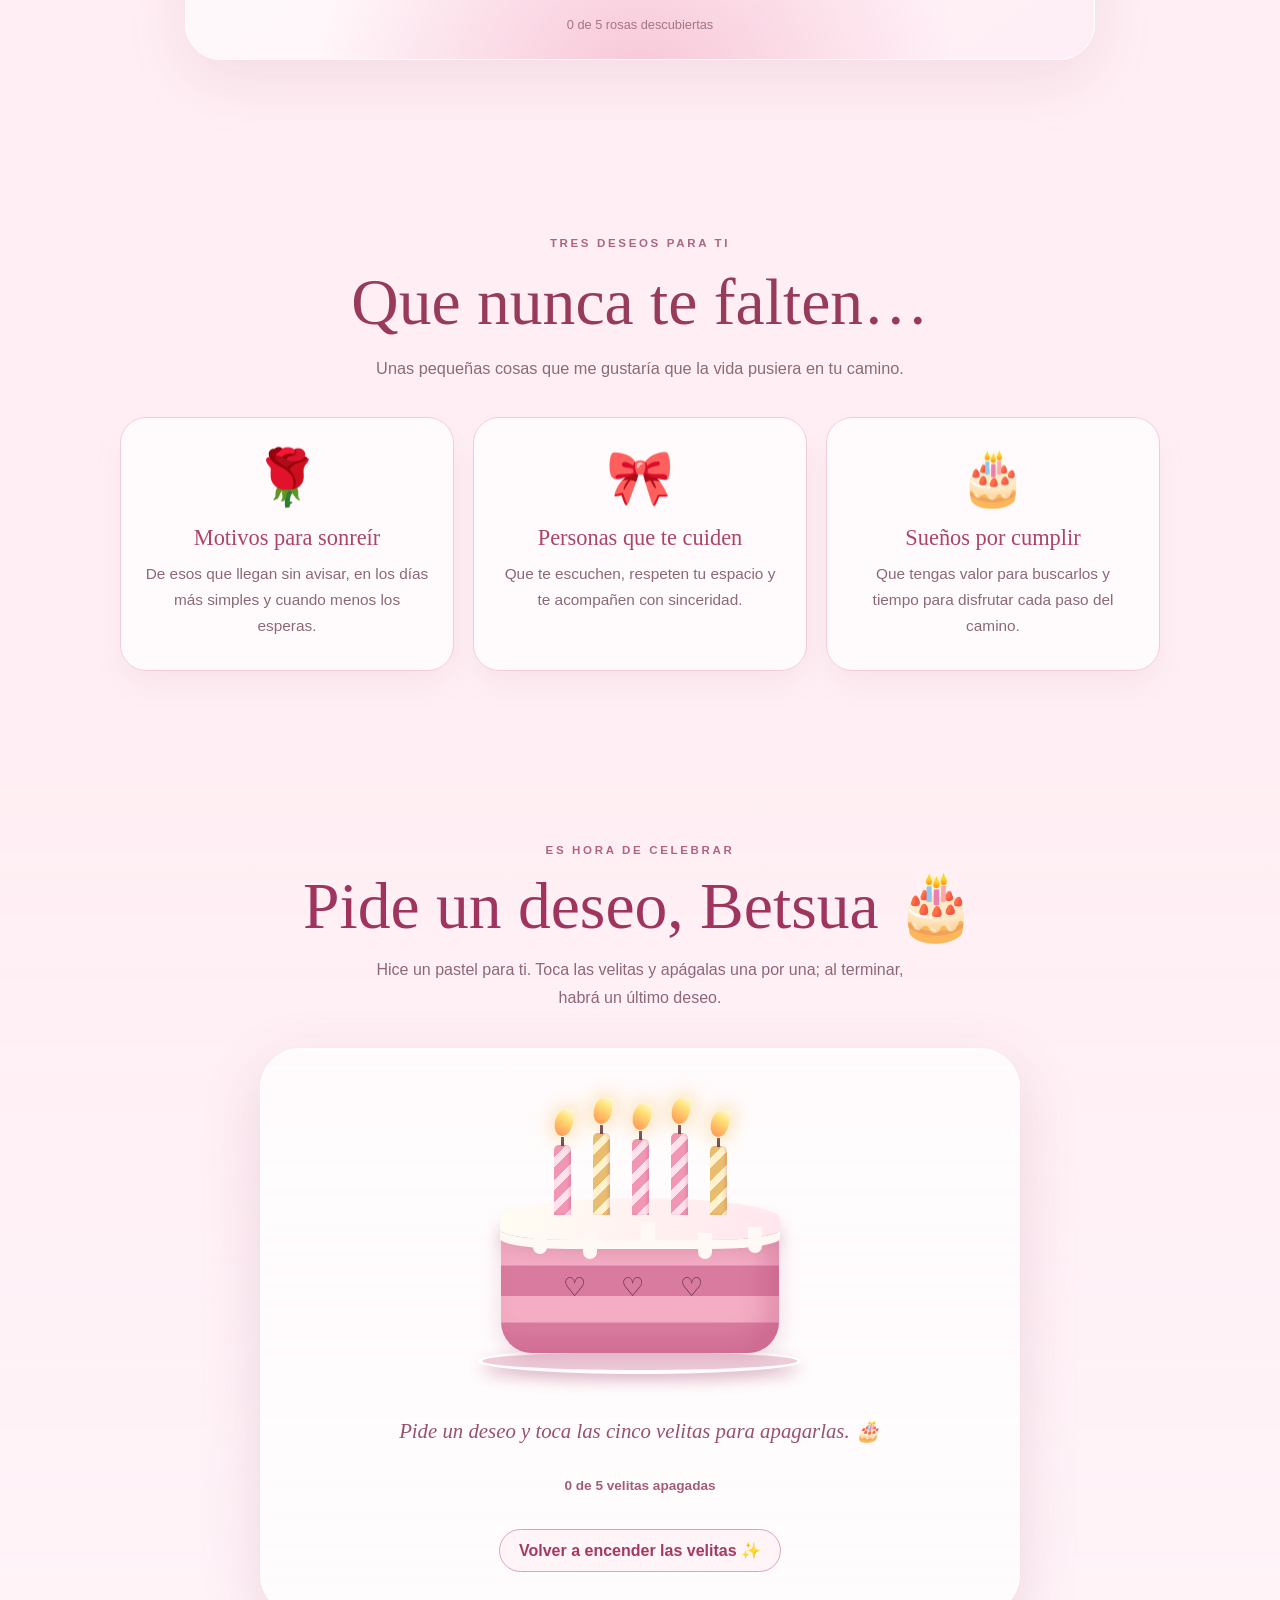
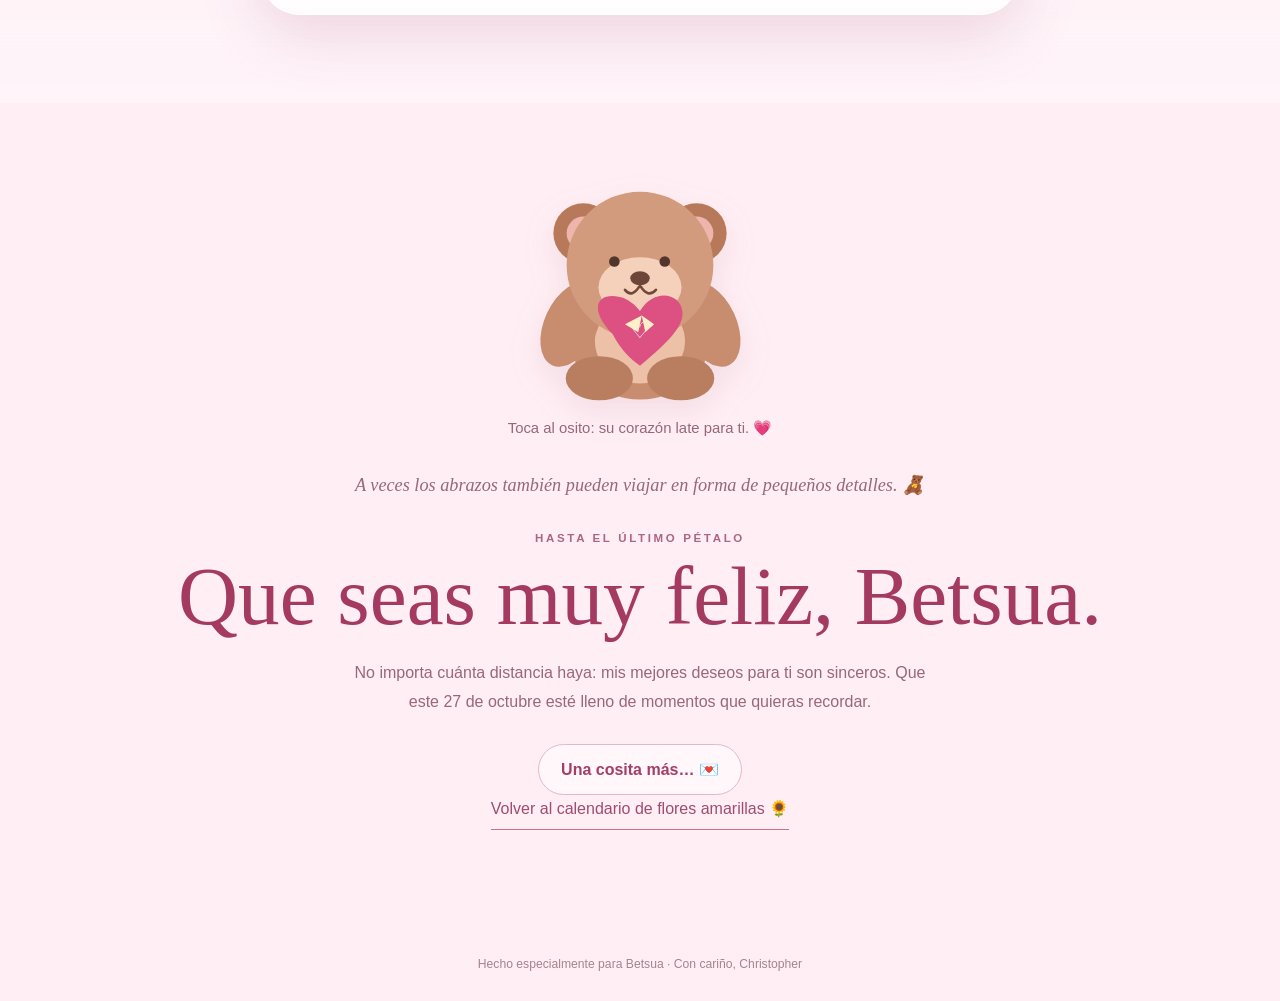
==== commit f10e3d2f: "Eliminar parámetros utm de la URL visible sin modificar enlaces ni calendario" ====
--- a/cumpleanos-betsua.html
+++ b/cumpleanos-betsua.html
@@ -1,6 +1,23 @@
 <!DOCTYPE html>
 <html lang="es">
 <head>
+  <script>
+    // Mantener limpia la dirección al abrir un enlace desde redes o chats.
+    (() => {
+      const url = new URL(window.location.href);
+      let changed = false;
+      for (const key of [...url.searchParams.keys()]) {
+        if (/^utm_/i.test(key)) {
+          url.searchParams.delete(key);
+          changed = true;
+        }
+      }
+      if (changed) {
+        window.history.replaceState(window.history.state, "", url.pathname + url.search + url.hash);
+      }
+    })();
+  </script>
+
   <meta charset="UTF-8">
   <meta name="viewport" content="width=device-width, initial-scale=1, viewport-fit=cover">
   <meta name="theme-color" content="#fce6ef">
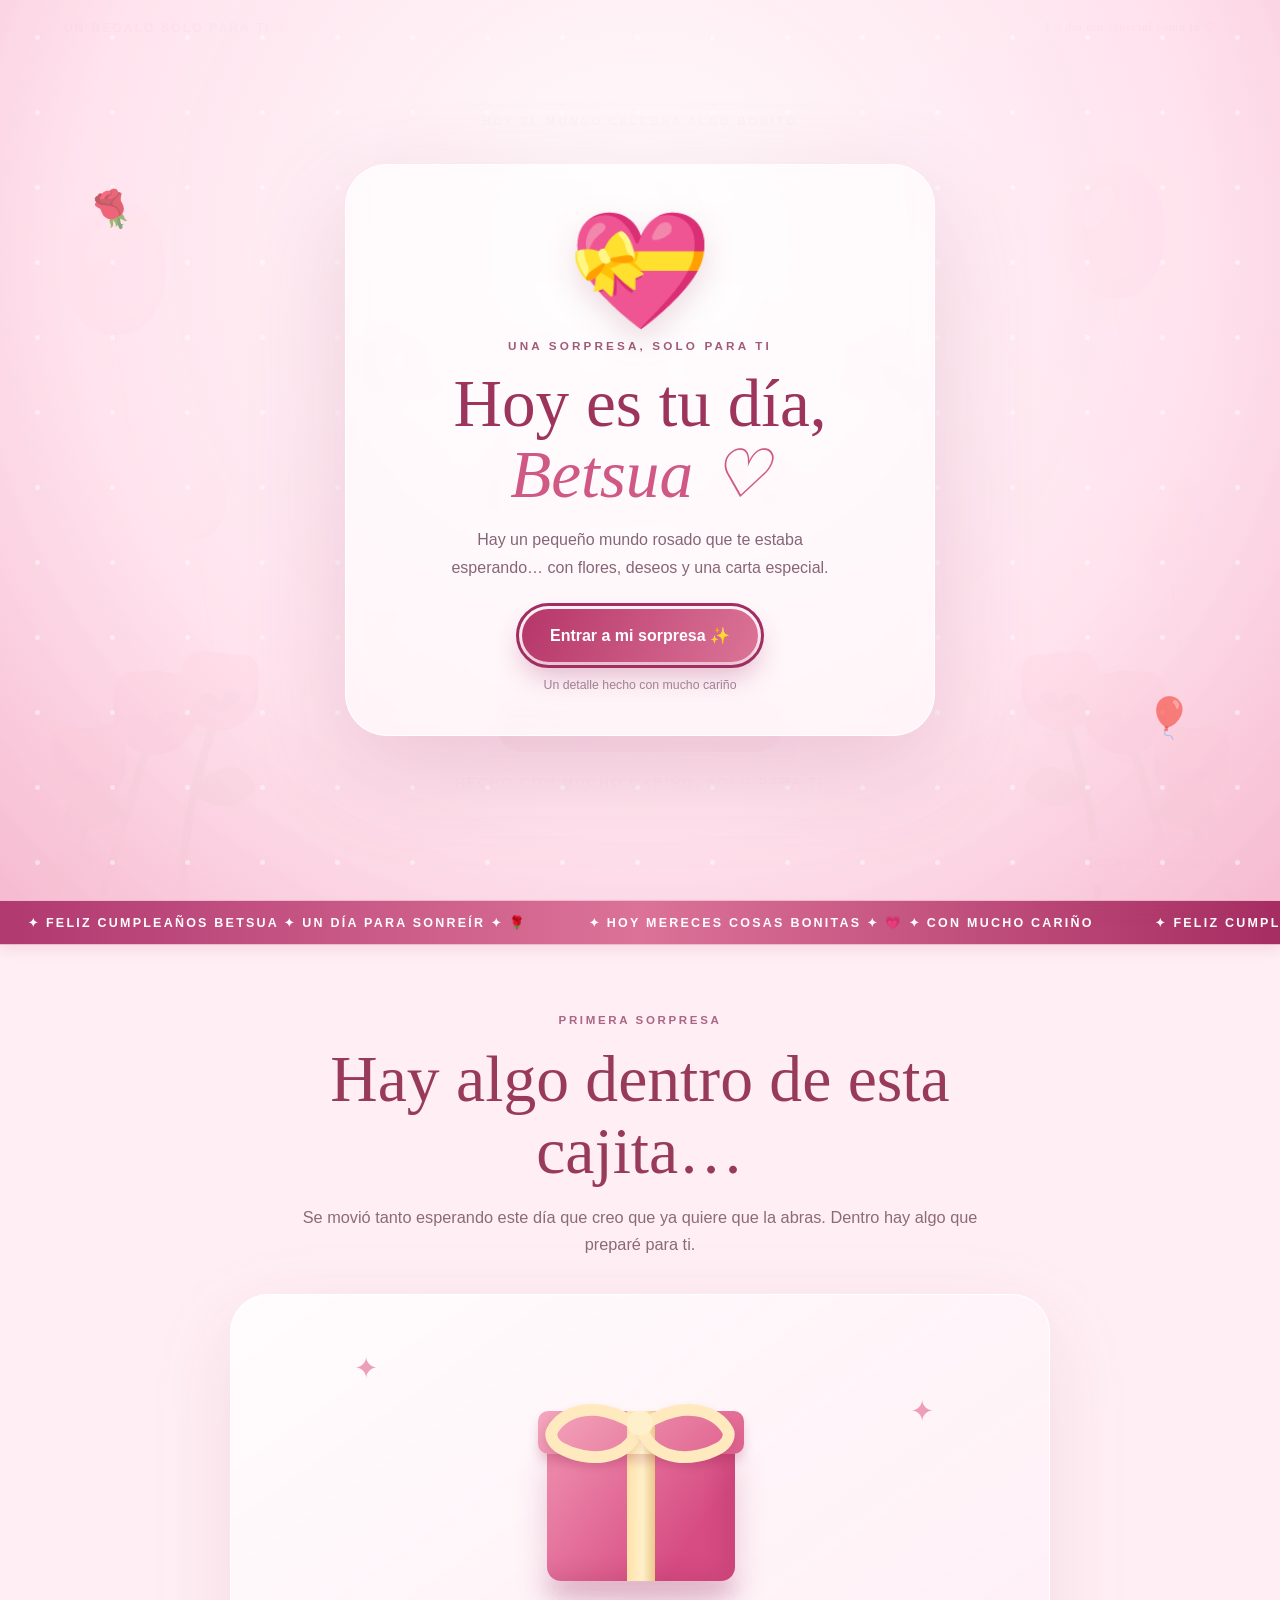
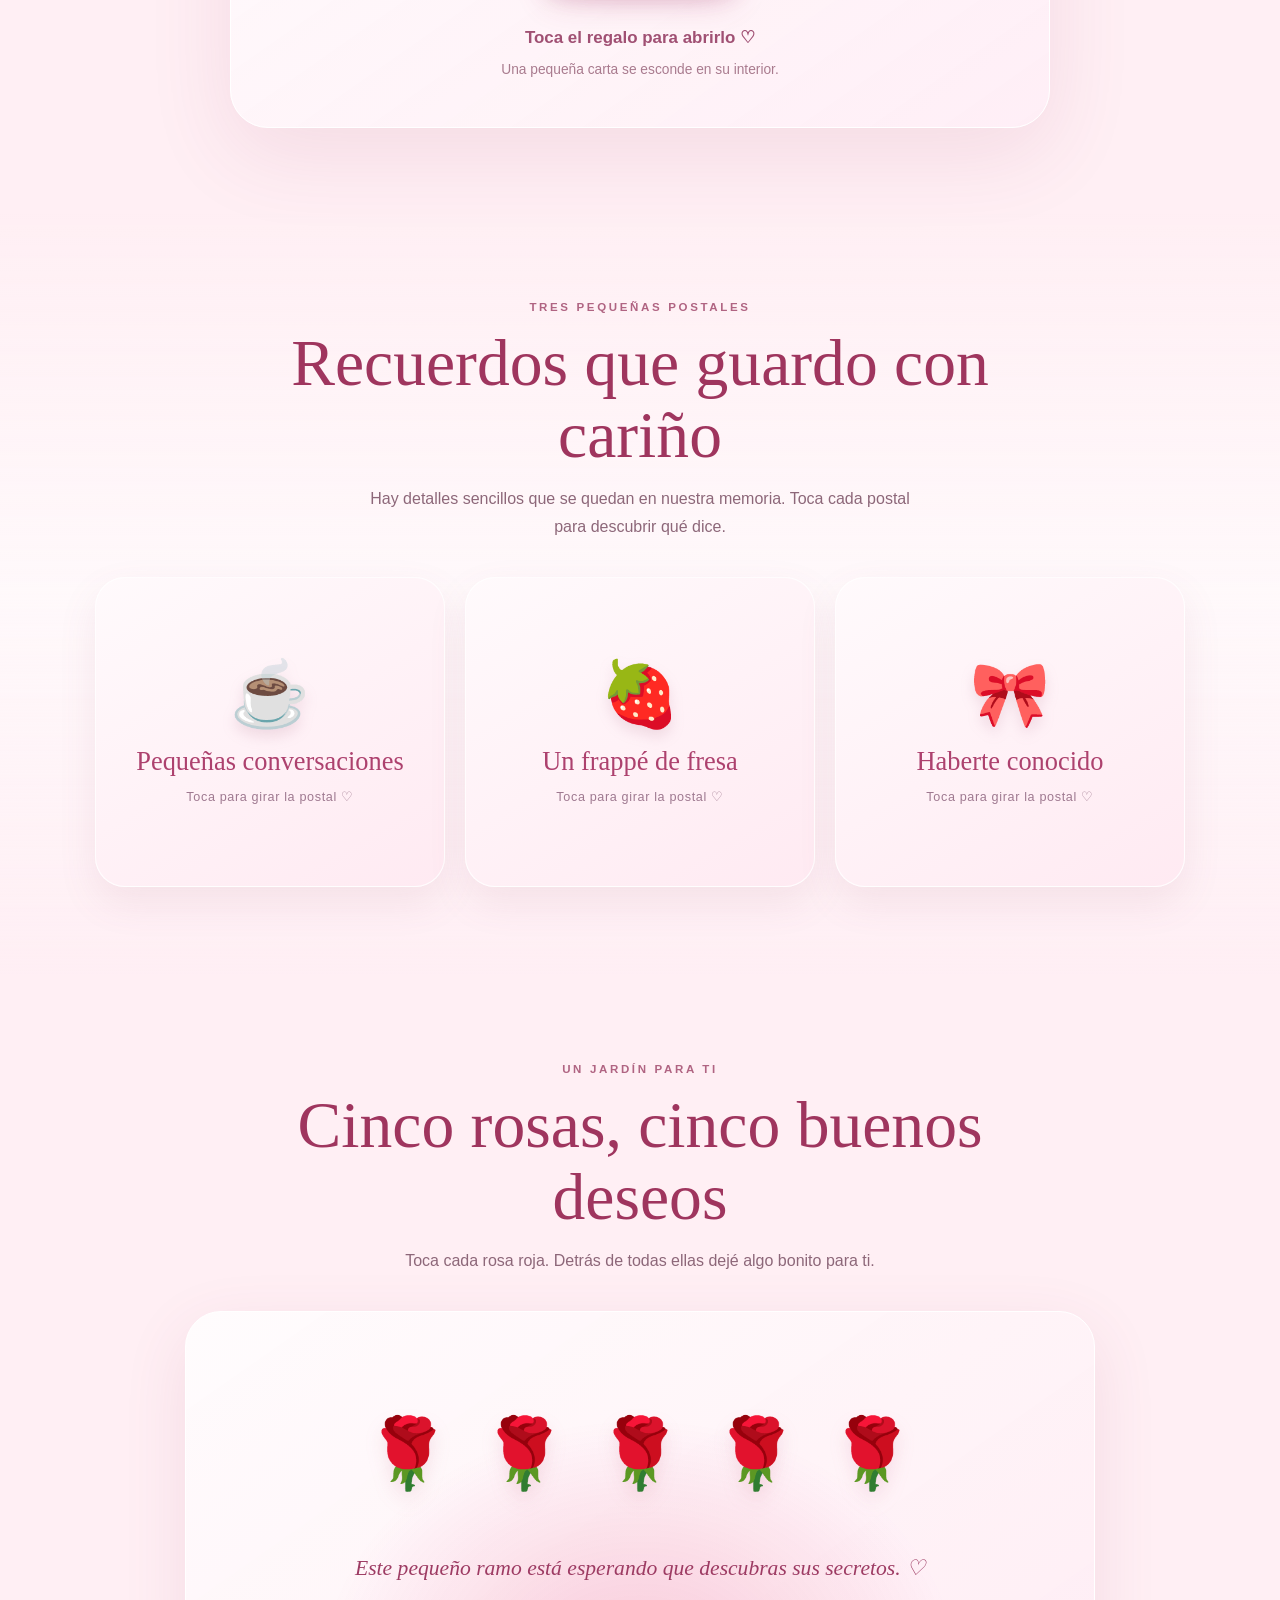
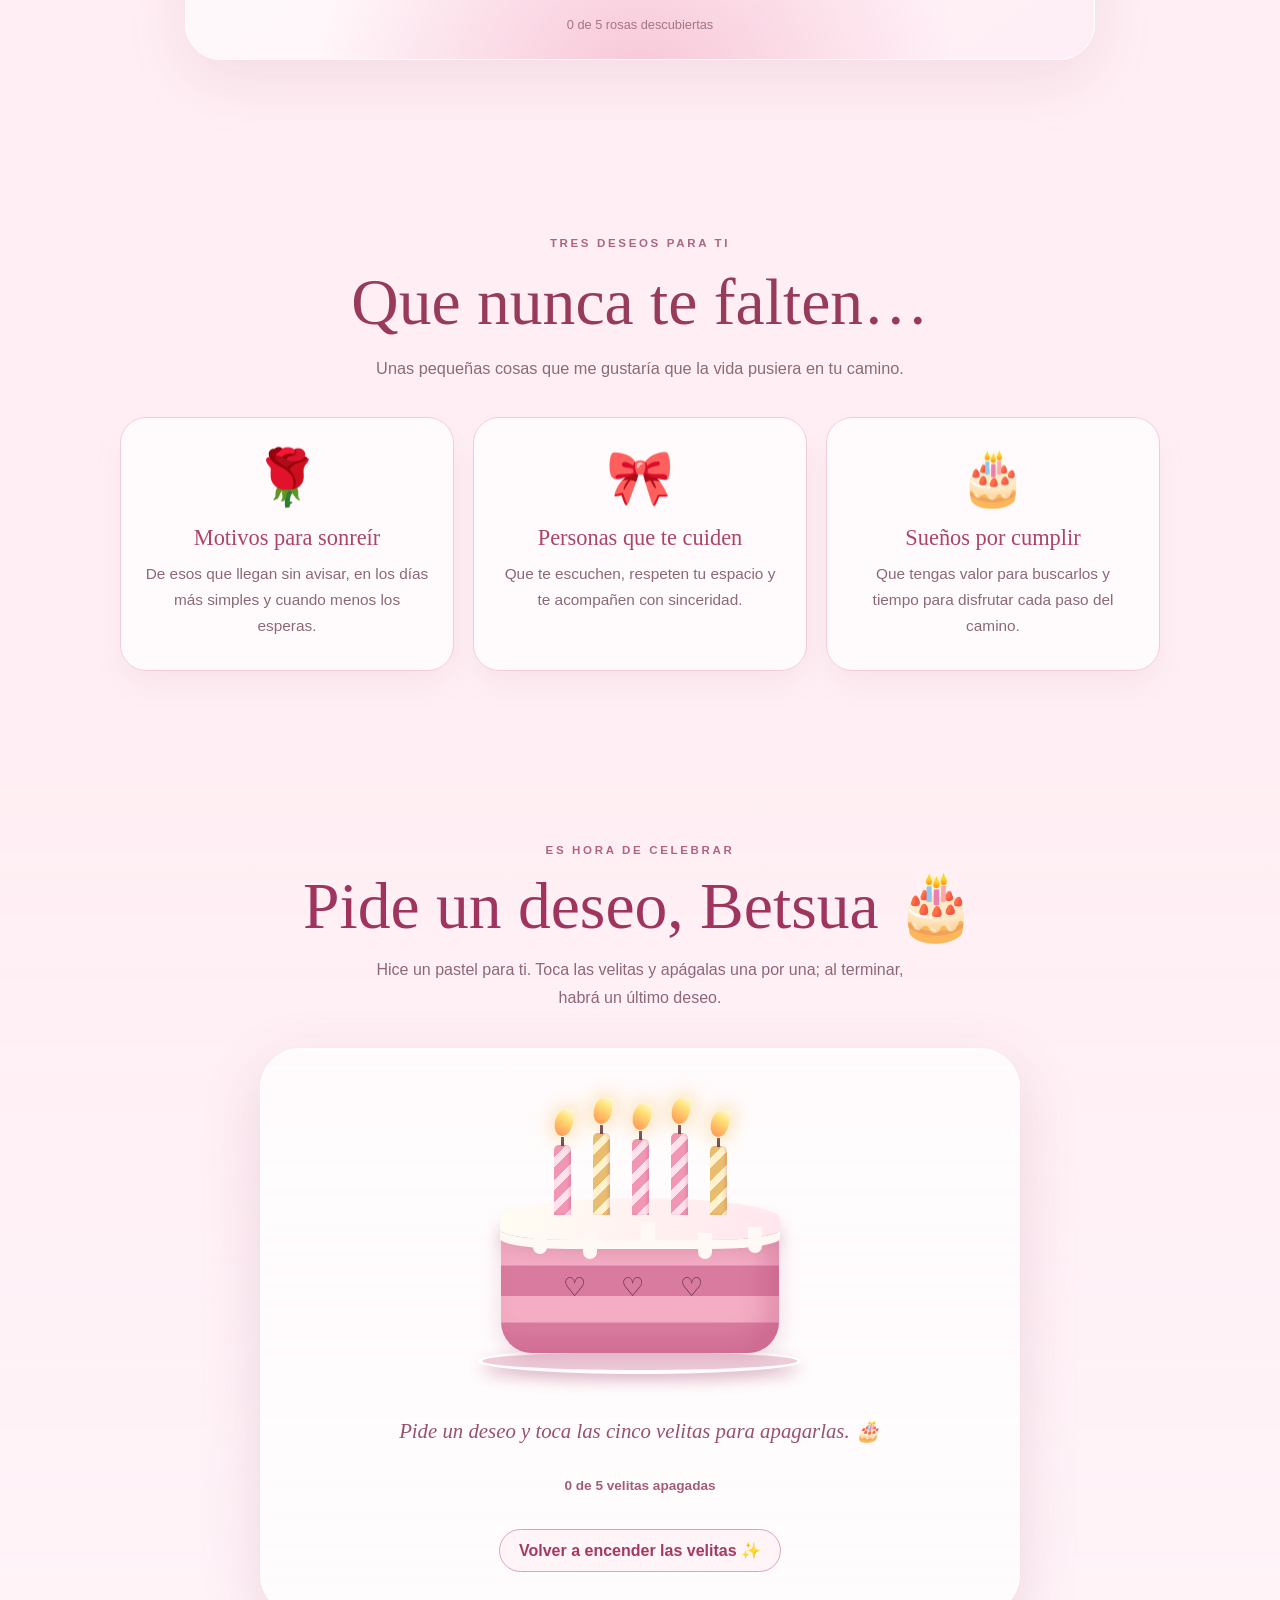
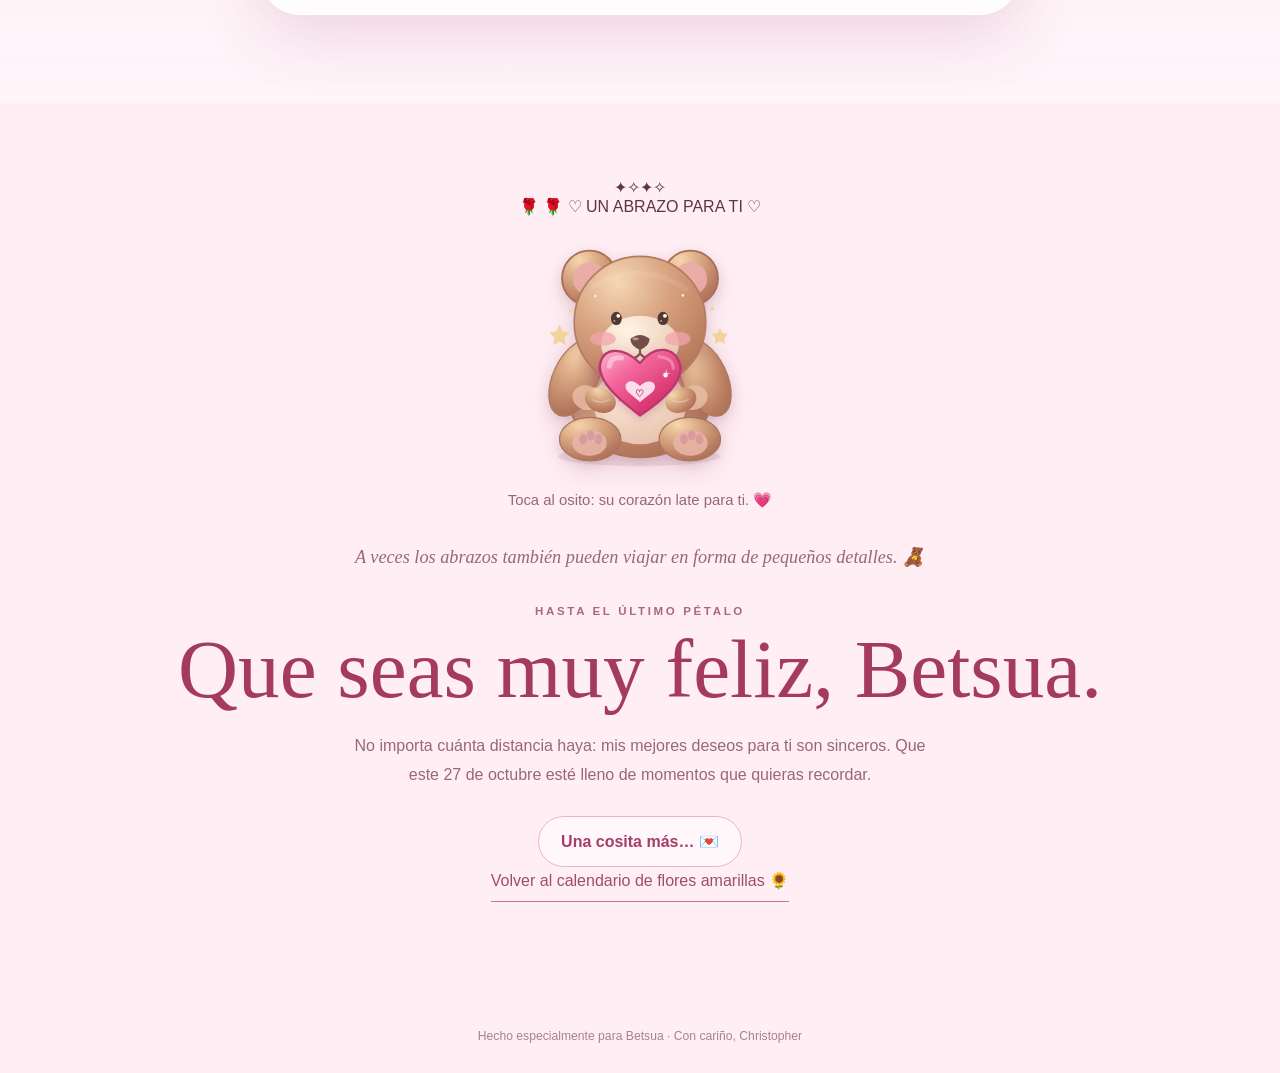
==== commit 9fdeedbc: "Rediseñar osito de peluche deluxe y corazón con degradados, moño y jardín floral" ====
--- a/cumpleanos-betsua.html
+++ b/cumpleanos-betsua.html
@@ -168,7 +168,7 @@
     @media(prefers-reduced-motion:reduce){.birthday-envelope,.teddy.celebrating .bear-heart,.teddy.celebrating .bear-head,.teddy.celebrating .bear-left-arm,.teddy.celebrating .bear-right-arm,.bear-floating-heart{animation:none!important;transition:none!important}}
 
   </style>
-  <link rel="stylesheet" href="css/betsua-magia.css?v=20261026-special1">
+  <link rel="stylesheet" href="css/betsua-magia.css?v=20261026-bear-deluxe2">
 </head>
 <body>
   <div class="magic-entry" id="magicWelcome" role="dialog" aria-modal="true" aria-label="Sorpresa de cumpleaños para Betsua">
@@ -354,25 +354,115 @@
       </div>
     </section>
     <section class="closing">
-      <button class="teddy" id="birthdayBear" type="button" aria-label="Toca el osito para hacer latir su corazón" aria-describedby="bearMessage">
-        <svg xmlns="http://www.w3.org/2000/svg" viewBox="0 0 260 250" width="230" height="221" aria-hidden="true">
-          <ellipse cx="130" cy="223" rx="84" ry="15" fill="#b86f8b" opacity=".14"/>
-          <circle cx="66" cy="58" r="34" fill="#b8795b"/><circle cx="194" cy="58" r="34" fill="#b8795b"/>
-          <circle cx="66" cy="58" r="19" fill="#eeb5ac"/><circle cx="194" cy="58" r="19" fill="#eeb5ac"/>
-          <ellipse cx="130" cy="168" rx="82" ry="78" fill="#c88c6e"/><ellipse cx="130" cy="180" rx="51" ry="48" fill="#edc0a8"/>
-          <g class="bear-left-arm"><ellipse cx="52" cy="161" rx="30" ry="51" transform="rotate(25 52 161)" fill="#c88c6e"/></g>
-          <g class="bear-right-arm"><ellipse cx="209" cy="161" rx="30" ry="51" transform="rotate(-25 209 161)" fill="#c88c6e"/></g>
-          <ellipse cx="84" cy="222" rx="38" ry="25" fill="#b97e60"/><ellipse cx="176" cy="222" rx="38" ry="25" fill="#b97e60"/>
-          <g class="bear-head"><circle cx="130" cy="94" r="83" fill="#d39b7e"/>
-          <ellipse cx="130" cy="119" rx="47" ry="34" fill="#f5d1bc"/>
-          <circle cx="101" cy="90" r="6" fill="#52362d"/><circle cx="158" cy="90" r="6" fill="#52362d"/>
-          <ellipse cx="130" cy="109" rx="11" ry="8" fill="#6d4639"/>
-          <path d="M130 117Q121 132 113 122M130 117Q139 132 148 122" stroke="#71483b" stroke-width="3" fill="none" stroke-linecap="round"/></g>
-          <g class="bear-heart"><path d="M99 172C70 142 83 124 107 130C121 133 130 146 130 146C147 118 177 127 178 147C180 166 153 188 130 208C119 200 109 191 99 172" fill="#dc5182"/>
-          <text x="130" y="176" font-size="25" text-anchor="middle" fill="#fff">♡</text></g>
-          <path d="M113 161L132 151L128 170Z M146 161L132 151L136 170Z" fill="#fff0c7"/>
-        </svg>
-      </button>
+      <div class="bear-garden" aria-label="Un osito de peluche entre rosas de cumpleaños">
+        <div class="bear-ambient-sparkles" aria-hidden="true">
+          <span class="bear-star bs1">✦</span><span class="bear-star bs2">✧</span><span class="bear-star bs3">✦</span><span class="bear-star bs4">✧</span>
+        </div>
+        <span class="bear-deco-flower flower-left" aria-hidden="true">🌹</span>
+        <span class="bear-deco-flower flower-right" aria-hidden="true">🌹</span>
+        <span class="bear-deco-ribbon" aria-hidden="true">♡ UN ABRAZO PARA TI ♡</span>
+        <button class="teddy teddy-deluxe" id="birthdayBear" type="button" aria-label="Abrazar al osito y hacer latir su corazón" aria-describedby="bearMessage">
+          <svg xmlns="http://www.w3.org/2000/svg" viewBox="0 0 360 400" role="img" aria-label="Osito de peluche detallado con moño de terciopelo, mejillas rosadas y un gran corazón rosa">
+            <defs>
+              <radialGradient id="bearFur" cx="31%" cy="17%" r="92%">
+                <stop offset="0" stop-color="#f7d6ad"/><stop offset=".37" stop-color="#dbab86"/><stop offset=".76" stop-color="#bc8164"/><stop offset="1" stop-color="#a96c56"/>
+              </radialGradient>
+              <radialGradient id="bearFurFace" cx="33%" cy="20%" r="81%">
+                <stop offset="0" stop-color="#f5d7b5"/><stop offset=".5" stop-color="#d7a17f"/><stop offset="1" stop-color="#b77a5c"/>
+              </radialGradient>
+              <radialGradient id="bearMuzzle" cx="35%" cy="24%" r="83%">
+                <stop offset="0" stop-color="#fff4e6"/><stop offset="1" stop-color="#e8c3ad"/>
+              </radialGradient>
+              <linearGradient id="bearHeartGradient" x1="0%" y1="0%" x2="93%" y2="100%">
+                <stop offset="0" stop-color="#ffb5cf"/><stop offset=".33" stop-color="#f46a9e"/><stop offset=".75" stop-color="#d93873"/><stop offset="1" stop-color="#a72f63"/>
+              </linearGradient>
+              <linearGradient id="bearBowGradient" x1="0%" y1="0%" x2="95%" y2="85%">
+                <stop offset="0" stop-color="#f9b9d2"/><stop offset=".49" stop-color="#df588c"/><stop offset="1" stop-color="#a52b61"/>
+              </linearGradient>
+              <linearGradient id="bearGold" x1="0%" y1="0%" x2="100%" y2="100%">
+                <stop offset="0" stop-color="#fff2b9"/><stop offset=".5" stop-color="#eac584"/><stop offset="1" stop-color="#cb9e5e"/>
+              </linearGradient>
+              <filter id="bearPlushShadow" x="-50%" y="-50%" width="200%" height="200%">
+                <feDropShadow dx="0" dy="7" stdDeviation="8" flood-color="#713751" flood-opacity=".18"/>
+              </filter>
+              <filter id="bearHeartGlow" x="-35%" y="-35%" width="170%" height="170%">
+                <feDropShadow dx="0" dy="5" stdDeviation="7" flood-color="#bc4775" flood-opacity=".3"/>
+              </filter>
+            </defs>
+            <ellipse cx="179" cy="370" rx="127" ry="15" fill="#8d4663" opacity=".12"/>
+            <g class="bear-body" filter="url(#bearPlushShadow)">
+              <ellipse cx="180" cy="274" rx="112" ry="98" fill="url(#bearFur)" stroke="#a8765f" stroke-width="2"/>
+              <ellipse cx="180" cy="289" rx="72" ry="62" fill="url(#bearMuzzle)" opacity=".97"/>
+              <ellipse cx="102" cy="343" rx="48" ry="34" fill="url(#bearFur)" stroke="#a8765f" stroke-width="2"/>
+              <ellipse cx="258" cy="343" rx="48" ry="34" fill="url(#bearFur)" stroke="#a8765f" stroke-width="2"/>
+              <ellipse cx="101" cy="349" rx="27" ry="20" fill="#e7b5a7" opacity=".9"/>
+              <ellipse cx="259" cy="349" rx="27" ry="20" fill="#e7b5a7" opacity=".9"/>
+              <g fill="#d79298" opacity=".72">
+                <ellipse cx="91" cy="343" rx="6" ry="8"/><ellipse cx="103" cy="337" rx="6" ry="8"/><ellipse cx="115" cy="343" rx="6" ry="8"/>
+                <ellipse cx="249" cy="343" rx="6" ry="8"/><ellipse cx="261" cy="337" rx="6" ry="8"/><ellipse cx="273" cy="343" rx="6" ry="8"/>
+              </g>
+            </g>
+            <g class="bear-left-arm" filter="url(#bearPlushShadow)">
+              <ellipse cx="79" cy="247" rx="35" ry="64" transform="rotate(25 79 247)" fill="url(#bearFur)" stroke="#ad775f" stroke-width="2"/>
+              <ellipse cx="96" cy="278" rx="22" ry="19" transform="rotate(20 96 278)" fill="#eac0a8" opacity=".8"/>
+            </g>
+            <g class="bear-right-arm" filter="url(#bearPlushShadow)">
+              <ellipse cx="281" cy="247" rx="35" ry="64" transform="rotate(-25 281 247)" fill="url(#bearFur)" stroke="#ad775f" stroke-width="2"/>
+              <ellipse cx="264" cy="278" rx="22" ry="19" transform="rotate(-20 264 278)" fill="#eac0a8" opacity=".8"/>
+            </g>
+            <g class="bear-head" filter="url(#bearPlushShadow)">
+              <circle cx="101" cy="91" r="43" fill="url(#bearFur)" stroke="#a96f58" stroke-width="3"/>
+              <circle cx="259" cy="91" r="43" fill="url(#bearFur)" stroke="#a96f58" stroke-width="3"/>
+              <circle cx="101" cy="92" r="26" fill="#ebada9" opacity=".93"/>
+              <circle cx="259" cy="92" r="26" fill="#ebada9" opacity=".93"/>
+              <circle cx="180" cy="160" r="103" fill="url(#bearFurFace)" stroke="#b47a62" stroke-width="2.5"/>
+              <path d="M107 104Q179 61 252 108" stroke="#ffeed6" stroke-width="8" opacity=".11" fill="none" stroke-linecap="round"/>
+              <ellipse cx="180" cy="195" rx="61" ry="45" fill="url(#bearMuzzle)"/>
+              <ellipse cx="122" cy="186" rx="20" ry="11" fill="#f3a4ad" opacity=".74"/>
+              <ellipse cx="239" cy="186" rx="20" ry="11" fill="#f3a4ad" opacity=".74"/>
+              <g class="bear-eyes">
+                <ellipse cx="143" cy="154" rx="8.5" ry="10.5" fill="#513731"/><ellipse cx="216" cy="154" rx="8.5" ry="10.5" fill="#513731"/>
+                <circle cx="146" cy="150" r="3" fill="#fff"/><circle cx="219" cy="150" r="3" fill="#fff"/>
+                <circle cx="140" cy="158" r="1.4" fill="#fff" opacity=".6"/><circle cx="213" cy="158" r="1.4" fill="#fff" opacity=".6"/>
+              </g>
+              <g class="bear-sleep-eyes" opacity="0" fill="none" stroke="#513731" stroke-width="4" stroke-linecap="round">
+                <path d="M133 158Q143 167 152 158"/><path d="M207 158Q217 167 226 158"/>
+              </g>
+              <path d="M165 186Q180 174 195 186Q195 198 180 203Q165 198 165 186Z" fill="#754d46"/>
+              <ellipse cx="173" cy="186" rx="5" ry="2.5" fill="#fff" opacity=".4"/>
+              <path d="M180 202V209 M180 209Q169 223 155 213 M180 209Q192 223 206 213" stroke="#79554a" stroke-width="3.5" stroke-linecap="round" fill="none"/>
+              <g class="bear-brow-sparkles" fill="#fff7e9" opacity=".85"><circle cx="110" cy="119" r="2"/><circle cx="247" cy="118" r="2"/></g>
+            </g>
+            <g class="bear-bowtie" filter="url(#bearPlushShadow)">
+              <path d="M171 238Q138 210 117 226Q111 244 140 255L170 250Z" fill="url(#bearBowGradient)" stroke="#af386c" stroke-width="2"/>
+              <path d="M189 238Q222 210 243 226Q249 244 220 255L190 250Z" fill="url(#bearBowGradient)" stroke="#af386c" stroke-width="2"/>
+              <path d="M169 250L146 284L170 271L181 258Z" fill="#d75989"/>
+              <path d="M190 250L214 284L188 271L178 258Z" fill="#d75989"/>
+              <ellipse cx="180" cy="246" rx="13" ry="11" fill="#9d2556" stroke="#f6b6cd" stroke-width="2"/>
+              <circle cx="180" cy="245" r="4" fill="url(#bearGold)"/>
+            </g>
+            <g class="bear-heart" filter="url(#bearHeartGlow)">
+              <path d="M180 306C163 292 111 257 118 224C123 201 151 196 180 224C203 194 234 199 242 224C252 256 201 292 180 306Z"
+                    fill="url(#bearHeartGradient)" stroke="#b93770" stroke-width="3.5" stroke-linejoin="round"/>
+              <path d="M132 229Q134 213 151 216" stroke="#fff4f8" stroke-width="8" stroke-linecap="round" opacity=".43" fill="none"/>
+              <path d="M210 214Q232 216 232 232" stroke="#fff4f8" stroke-width="5" stroke-linecap="round" opacity=".3" fill="none"/>
+              <path class="bear-heart-little" d="M180 260C166 244 150 256 161 269L180 285L200 269C211 256 194 245 180 260Z" fill="#ffe3ee" opacity=".96"/>
+              <text x="180" y="277" text-anchor="middle" font-size="15" font-weight="700" font-family="Georgia, serif" fill="#a13464">♡</text>
+              <g class="bear-heart-shine" fill="#ffeff8"><circle cx="220" cy="243" r="3.5"/><path d="M221 233l1 6 6 1-6 1-1 6-1-6-6-1 6-1Z" opacity=".86"/></g>
+            </g>
+            <g class="bear-hand-over-heart">
+              <ellipse cx="118" cy="282" rx="25" ry="19" transform="rotate(23 118 282)" fill="url(#bearFur)"/>
+              <ellipse cx="244" cy="282" rx="25" ry="19" transform="rotate(-23 244 282)" fill="url(#bearFur)"/>
+              <path d="M105 281Q118 289 133 281 M228 281Q242 289 256 281" fill="none" stroke="#eed2b6" stroke-width="2" opacity=".65"/>
+            </g>
+            <g class="bear-little-stars" fill="#f3d39c">
+              <path d="M54 164l5 10 11 2-8 8 2 12-10-6-10 6 2-12-8-8 11-2Z"/>
+              <path d="M305 169l4 8 9 1-6 7 1 9-8-4-8 4 1-9-6-7 9-1Z"/>
+              <circle cx="72" cy="142" r="3"/><circle cx="293" cy="139" r="3"/>
+            </g>
+          </svg>
+        </button>
+      </div>
       <p class="bear-hint" id="bearMessage" aria-live="polite">Toca al osito: su corazón late para ti. 💗</p>
       <p class="magic-bear-extra" id="magicBearPhrase" aria-live="polite">A veces los abrazos también pueden viajar en forma de pequeños detalles. 🧸</p>
       <span class="overline">Hasta el último pétalo</span>
@@ -611,6 +701,6 @@
       });
     })();
   </script>
-  <script src="js/betsua-magia.js?v=20261026-special1"></script>
+  <script src="js/betsua-magia.js?v=20261026-bear-deluxe2"></script>
 </body>
 </html>
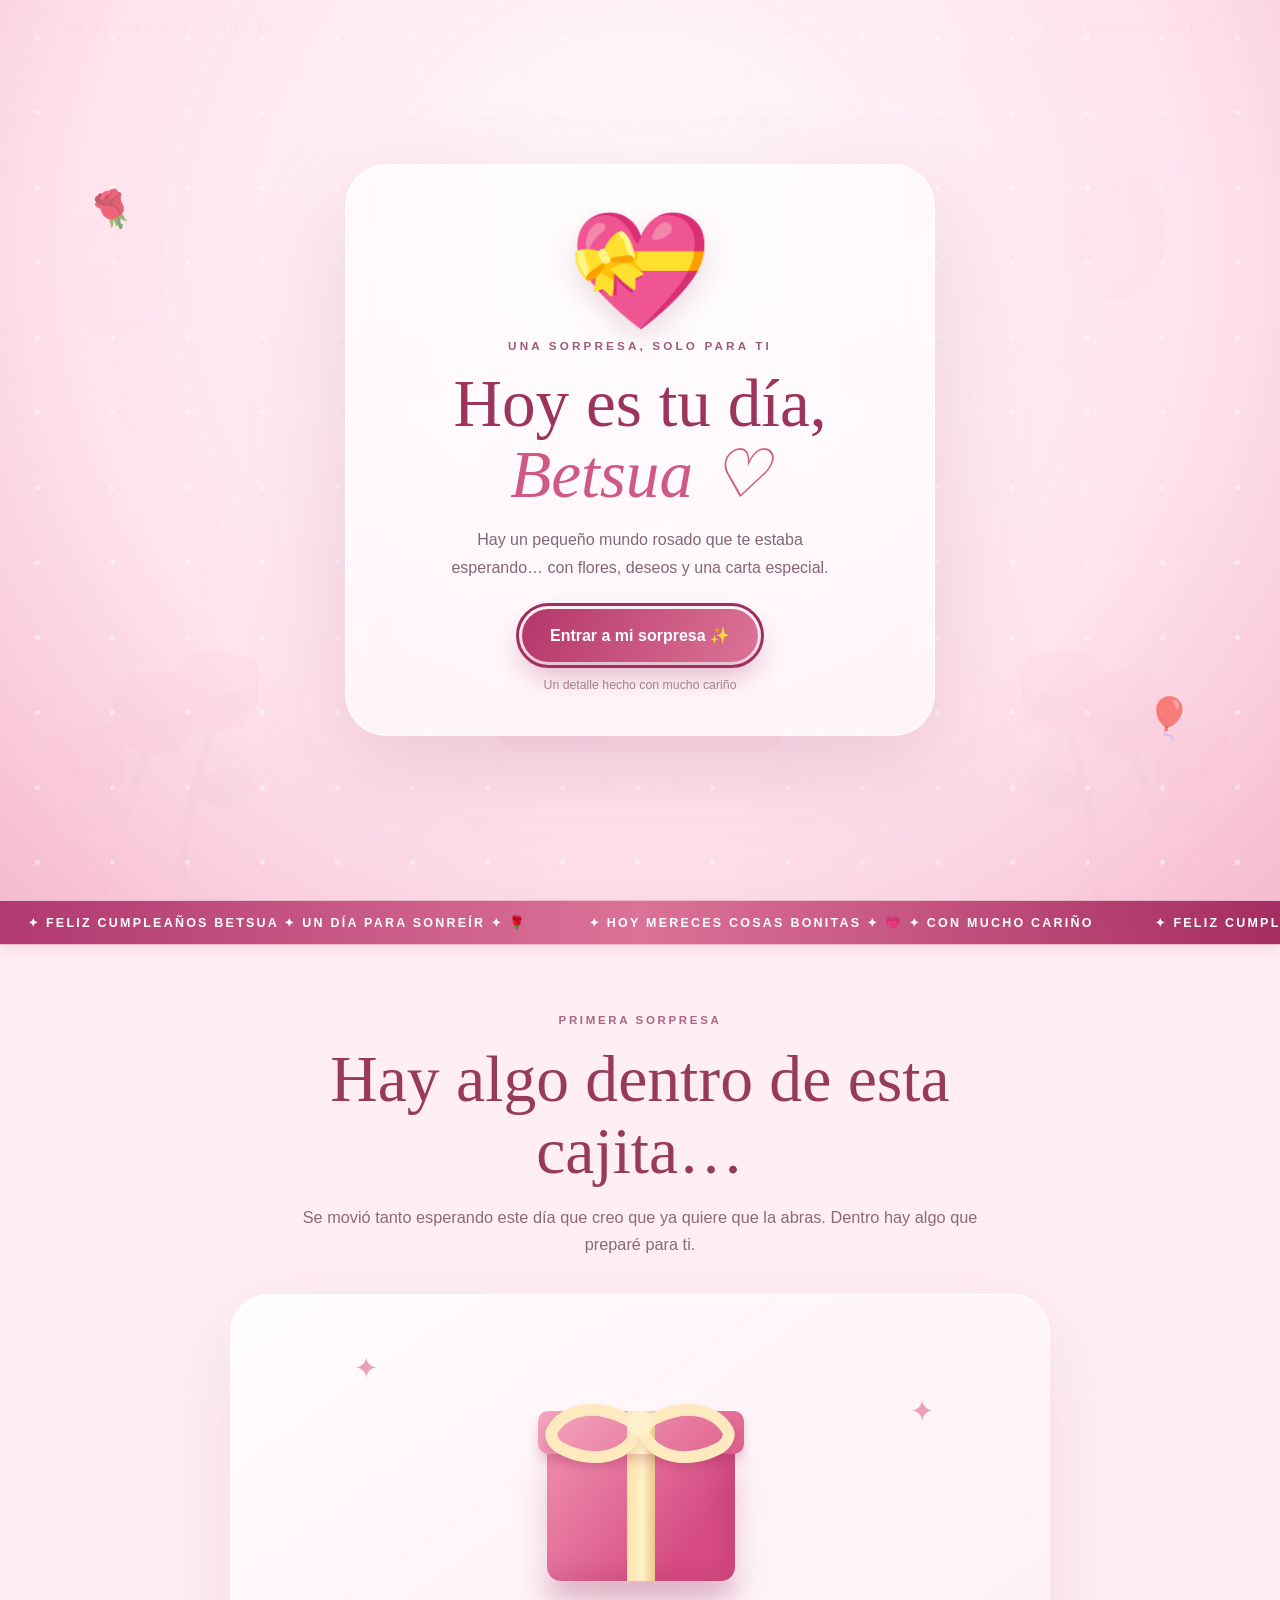
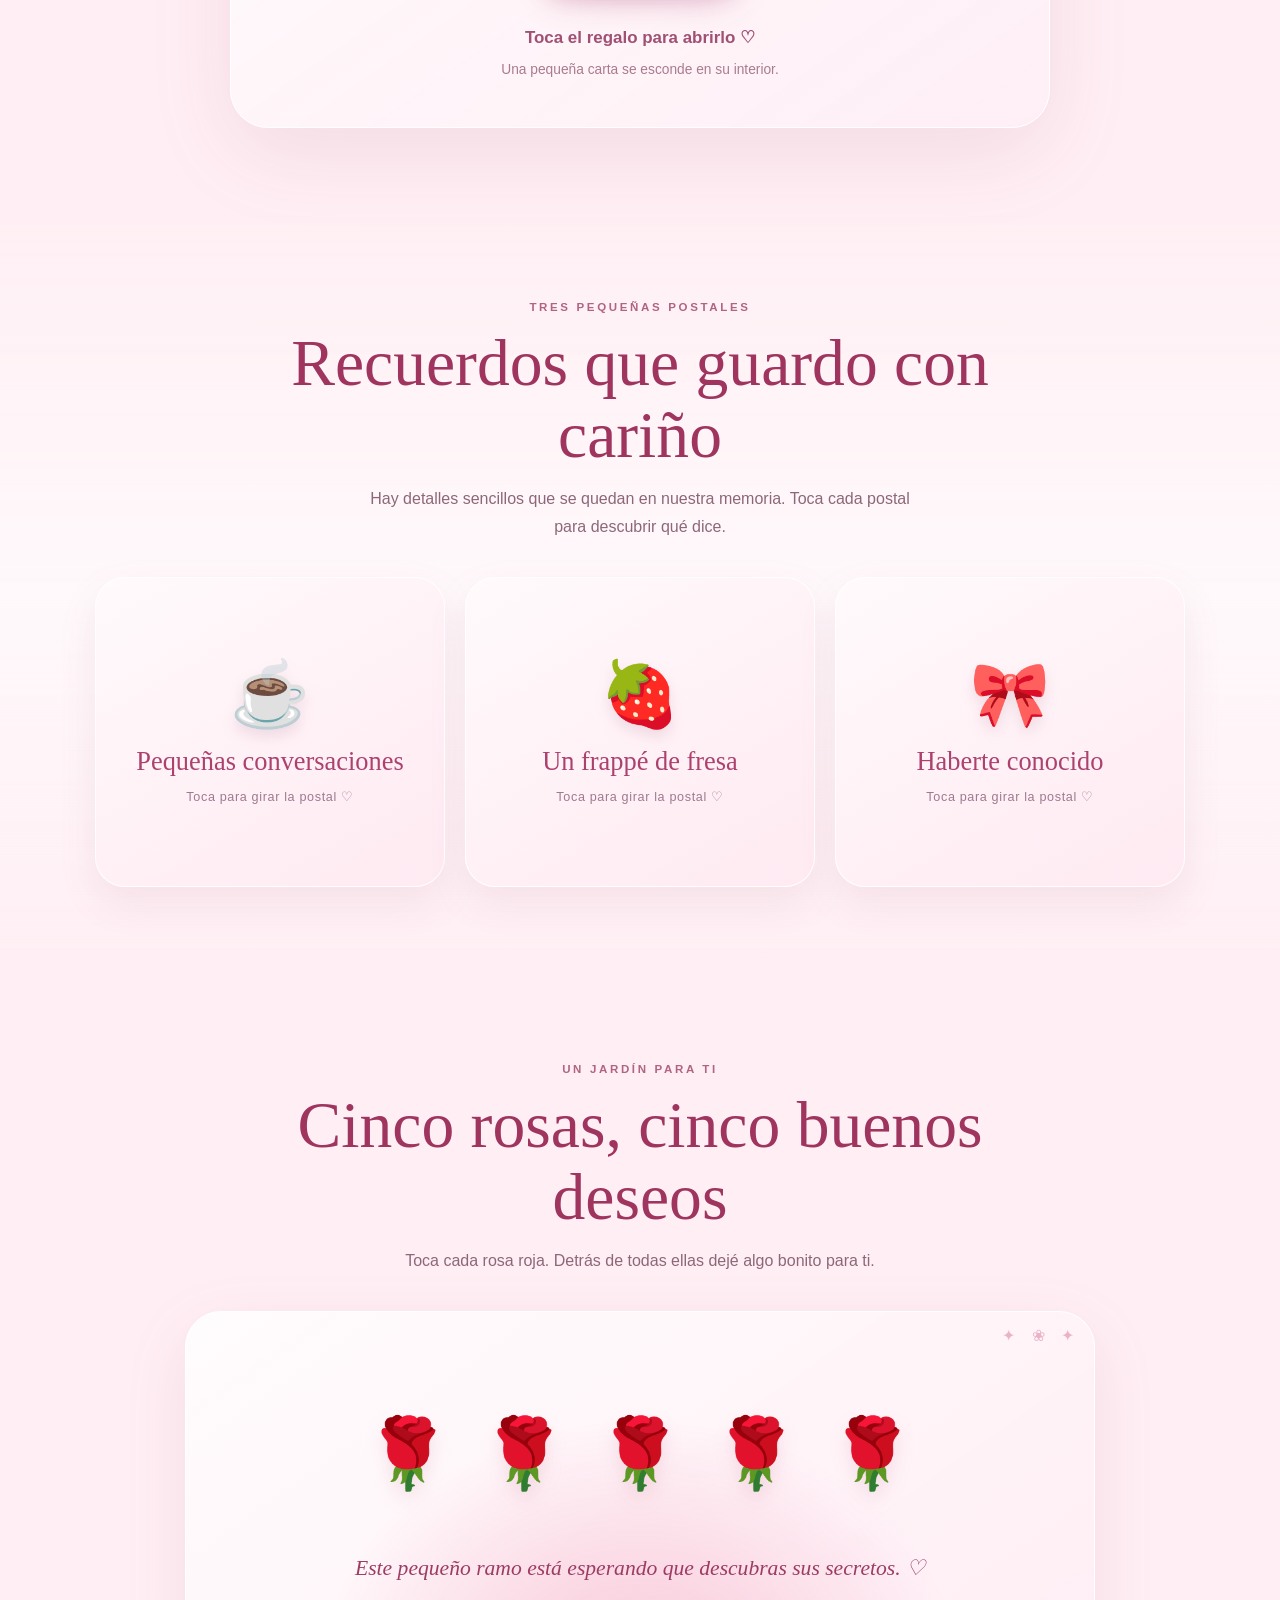
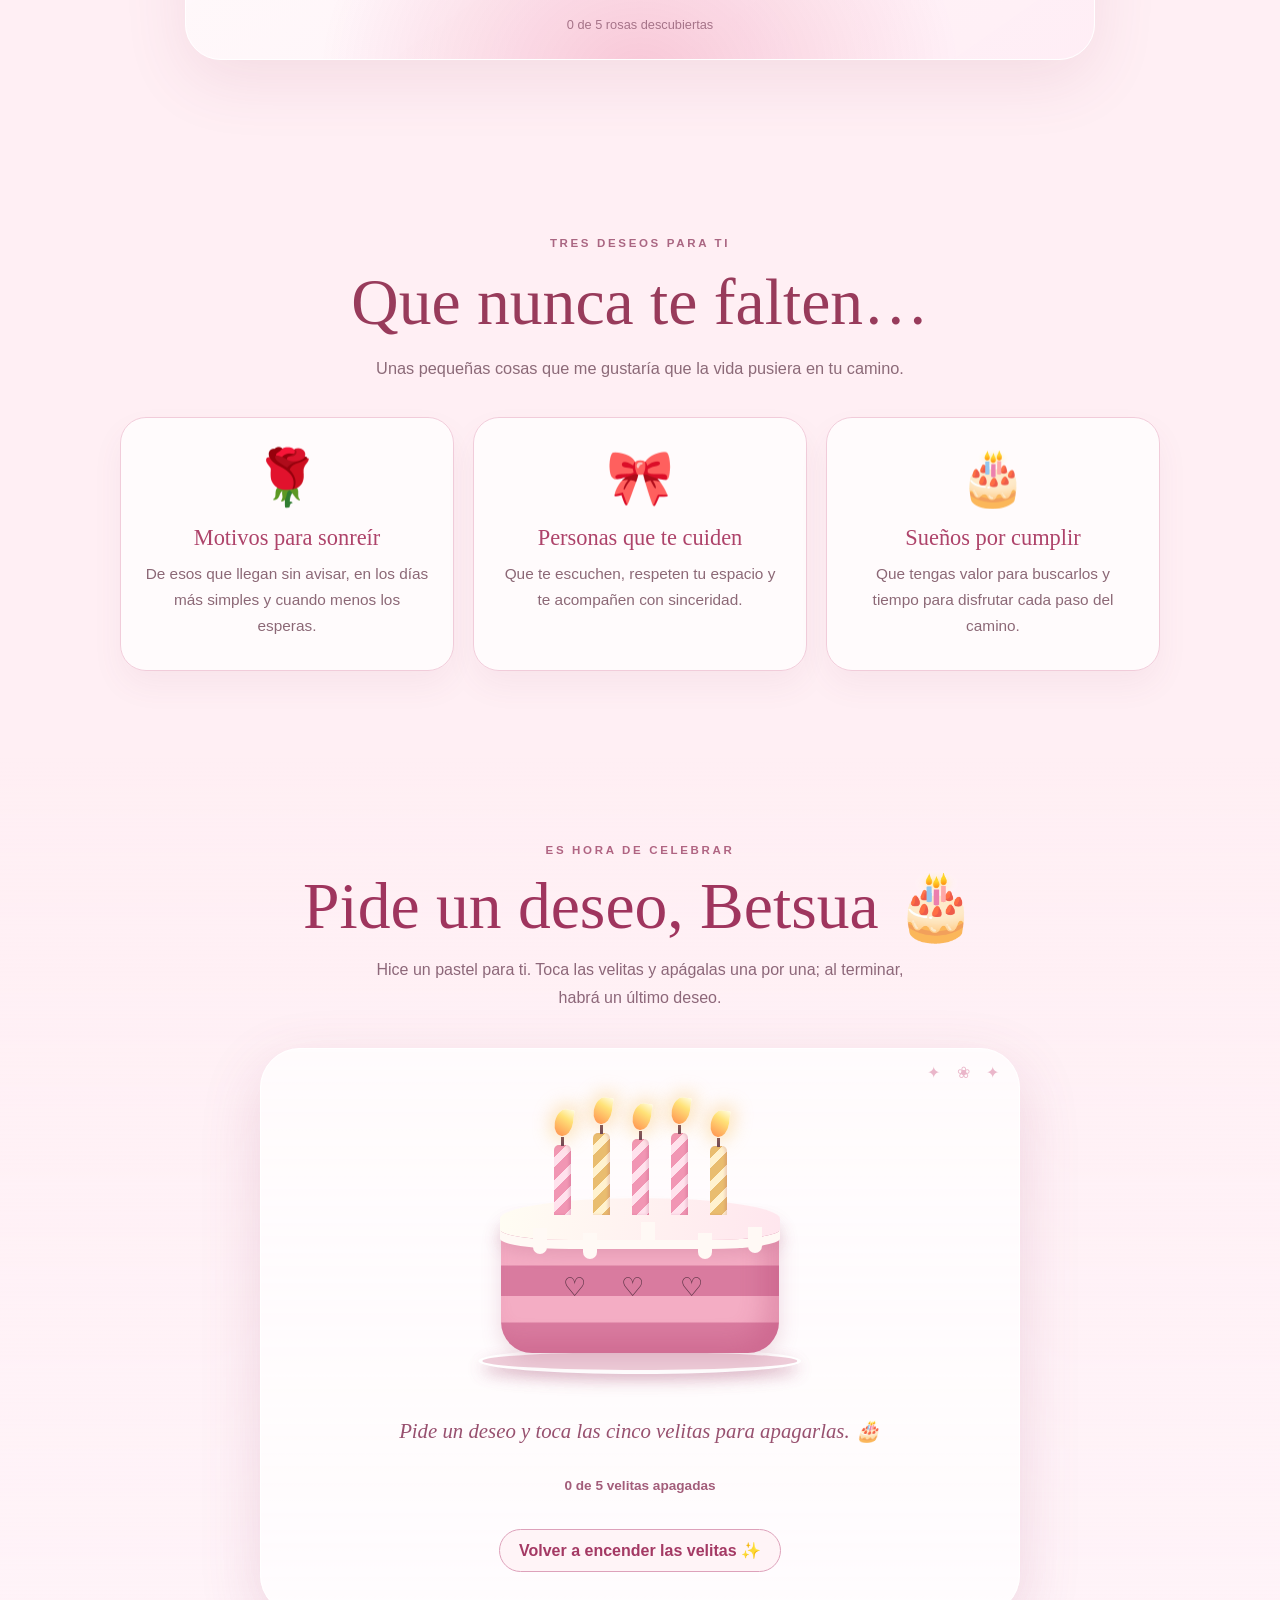
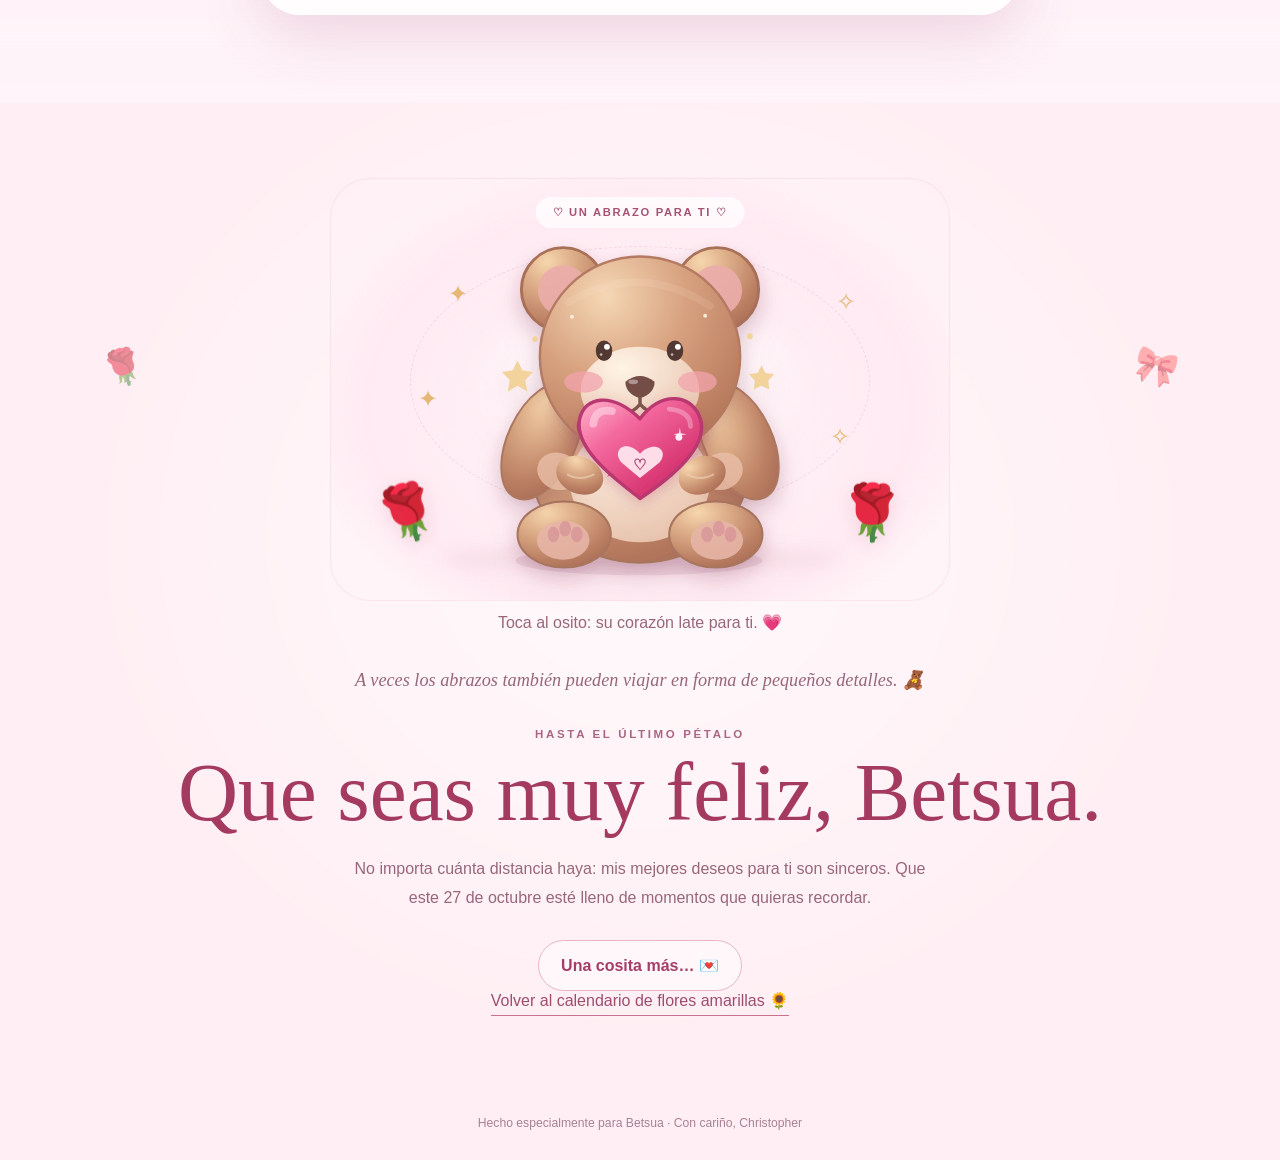
==== commit 7f22da00: "Separar navegación inferior de botón de notita con bloque propio" ====
--- a/cumpleanos-betsua.html
+++ b/cumpleanos-betsua.html
@@ -168,7 +168,7 @@
     @media(prefers-reduced-motion:reduce){.birthday-envelope,.teddy.celebrating .bear-heart,.teddy.celebrating .bear-head,.teddy.celebrating .bear-left-arm,.teddy.celebrating .bear-right-arm,.bear-floating-heart{animation:none!important;transition:none!important}}
 
   </style>
-  <link rel="stylesheet" href="css/betsua-magia.css?v=20261026-bear-deluxe2">
+  <link rel="stylesheet" href="css/betsua-magia.css?v=20261026-spacing9">
 </head>
 <body>
   <div class="magic-entry" id="magicWelcome" role="dialog" aria-modal="true" aria-label="Sorpresa de cumpleaños para Betsua">
@@ -476,7 +476,7 @@
           tranquilo y lleno de cosas que te hagan feliz. ♡
         </div>
       </div>
-      <p><a href="dedicatoria.html#calendario">Volver al calendario de flores amarillas 🌻</a></p>
+      <div class="birthday-back-navigation"><a href="dedicatoria.html#calendario">Volver al calendario de flores amarillas 🌻</a></div>
     </section>
   </main>
   <button class="birthday-music" type="button" id="birthdayMusic" aria-pressed="false" aria-label="Activar música de cumpleaños suave">♫ Música suave ♪</button>
--- a/css/betsua-magia.css
+++ b/css/betsua-magia.css
@@ -110,3 +110,65 @@
  .magic-entry,.magic-memory-inner{transition:none}
  .magic-wish-confetti{display:none}
 }
+
+
+/* Osito deluxe y celebración floral */
+.hero:before{content:"";position:absolute;top:62px;left:50%;transform:translateX(-50%);width:min(750px,86%);height:20px;z-index:1;opacity:.7;background:radial-gradient(circle,#f4a9c6 0 7px,transparent 8px) 0 0/57px 20px repeat-x}
+.letter-card,.magic-rose-room,.magic-cake-card{position:relative}
+.magic-rose-room:after,.magic-cake-card:after{content:"✦ ❀ ✦";position:absolute;right:14px;top:14px;color:#df91ae;letter-spacing:6px;pointer-events:none;opacity:.65}
+.closing{position:relative;background:radial-gradient(ellipse at 50% 43%,rgba(255,255,255,.65),transparent 65%)}
+.closing:before,.closing:after{position:absolute;top:24%;font-size:2.2rem;opacity:.45;pointer-events:none}
+.closing:before{content:"🌹";left:8%;transform:rotate(-17deg)}
+.closing:after{content:"🎀";right:8%;transform:rotate(17deg)}
+.bear-garden{position:relative;isolation:isolate;display:grid;place-items:center;width:min(620px,100%);min-height:400px;margin:0 auto 8px;border-radius:40px;background:radial-gradient(ellipse at 50% 55%,#fff8fb 0%,#ffeaf2 63%,transparent 77%);border:1px solid rgba(245,202,218,.38)}
+.bear-garden:before{content:"";position:absolute;z-index:-1;width:74%;height:64%;top:16%;border:1px dashed rgba(200,106,150,.18);border-radius:50%;background:radial-gradient(ellipse,#fff 0%,rgba(253,235,242,.33) 55%,transparent 75%)}
+.bear-garden:after{content:"";position:absolute;bottom:32px;left:18%;width:64%;height:19px;border-radius:50%;background:rgba(154,67,101,.11);filter:blur(9px);z-index:0}
+.bear-deco-flower{position:absolute;font-size:3.4rem;bottom:56px;opacity:.89;filter:drop-shadow(0 6px 10px rgba(188,83,124,.18));animation:bearFlowerSway 5s ease-in-out infinite alternate}
+.flower-left{left:7%;transform:rotate(-18deg)}.flower-right{right:7%;animation-delay:-2s}
+.bear-deco-ribbon{position:absolute;top:18px;left:50%;transform:translateX(-50%);white-space:nowrap;color:#a45373;letter-spacing:.15em;font-size:.7rem;font-weight:800;background:rgba(255,255,255,.72);padding:9px 17px;border-radius:40px}
+.bear-ambient-sparkles{position:absolute;inset:0;pointer-events:none}
+.bear-star{position:absolute;color:#e5b875;font-size:1.5rem;animation:bearSparkle 2.7s infinite alternate}
+.bs1{left:19%;top:24%}.bs2{right:15%;top:26%;animation-delay:.8s}.bs3{left:14%;top:49%;animation-delay:1.3s}.bs4{right:16%;top:58%;animation-delay:1.9s}
+.teddy.teddy-deluxe{width:min(350px,74vw);height:auto;margin:22px auto 10px;border:0;background:none;position:relative;z-index:2;cursor:pointer;filter:none;animation:bearDeluxeFloat 4.5s ease-in-out infinite alternate}
+.teddy.teddy-deluxe svg{display:block;width:100%;height:auto;max-width:100%;overflow:visible;filter:drop-shadow(0 15px 13px rgba(133,55,86,.11))}
+.teddy.teddy-deluxe:focus-visible{outline:3px solid #bc467c;outline-offset:8px;border-radius:28px}
+.teddy-deluxe .bear-heart,.teddy-deluxe .bear-head,.teddy-deluxe .bear-left-arm,.teddy-deluxe .bear-right-arm,.teddy-deluxe .bear-bowtie,.teddy-deluxe .bear-heart-shine{transform-box:fill-box;transform-origin:center}
+.teddy-deluxe .bear-heart{animation:bearIdleHeart 3.1s ease-in-out infinite}
+.teddy-deluxe.celebrating .bear-heart{animation:bearDeluxeBeat .8s ease-in-out 4}
+.teddy-deluxe.celebrating .bear-head{animation:bearDeluxeNod .85s ease-in-out 3}
+.teddy-deluxe.celebrating .bear-left-arm{animation:bearDeluxeArmL .9s ease-in-out 3}
+.teddy-deluxe.celebrating .bear-right-arm{animation:bearDeluxeArmR .9s ease-in-out 3}
+.teddy-deluxe.celebrating .bear-bowtie{animation:bearDeluxeBow .85s ease-in-out 3}
+.teddy-deluxe.celebrating .bear-heart-shine{animation:bearDeluxeGlitter .75s ease-in-out 4}
+.teddy-deluxe.celebrating .bear-sleep-eyes{animation:bearBlink 1s ease-in-out 2}
+.teddy-deluxe.celebrating .bear-eyes{animation:bearEyesClose 1s ease-in-out 2}
+.bear-floating-heart{position:absolute;left:50%;top:42%;font-size:1.45rem;pointer-events:none;z-index:10;animation:bearHeartUp 1.8s ease-out forwards;animation-delay:var(--delay,0s)}
+.bear-hint{font-size:1rem;color:#a55173}.magic-bear-extra{font-size:1.14rem;color:#92546c}
+@keyframes bearIdleHeart{0%,100%{transform:scale(1)}50%{transform:scale(1.045)}}
+@keyframes bearDeluxeFloat{to{transform:translateY(-9px)}}
+@keyframes bearDeluxeBeat{0%,100%{transform:scale(1)}25%,65%{transform:scale(1.18)}45%,83%{transform:scale(1.03)}}
+@keyframes bearDeluxeNod{0%,100%{transform:rotate(0)}32%{transform:rotate(-5deg)}67%{transform:rotate(4deg)}}
+@keyframes bearDeluxeArmL{50%{transform:rotate(-13deg)}}
+@keyframes bearDeluxeArmR{50%{transform:rotate(13deg)}}
+@keyframes bearDeluxeBow{50%{transform:scale(1.14)}}
+@keyframes bearDeluxeGlitter{50%{transform:scale(1.5);opacity:.8}}
+@keyframes bearBlink{0%,20%,80%,100%{opacity:0}35%,55%{opacity:1}}
+@keyframes bearEyesClose{0%,20%,80%,100%{opacity:1}35%,55%{opacity:0}}
+@keyframes bearFlowerSway{to{transform:rotate(8deg) translateY(-9px)}}
+@keyframes bearSparkle{to{opacity:.25;transform:scale(.8) rotate(30deg)}}
+@media(max-width:700px){.bear-garden{min-height:330px;border-radius:28px}.bear-deco-flower{font-size:2.4rem;bottom:45px}.bear-deco-ribbon{font-size:.53rem}.teddy.teddy-deluxe{width:min(290px,76vw)}}
+@media(prefers-reduced-motion:reduce){.teddy.teddy-deluxe,.teddy-deluxe .bear-heart,.bear-deco-flower,.bear-star{animation:none!important}}
+
+
+/* Espacio cómodo entre «Una cosita más…» y el enlace de regreso */
+.closing .magic-secret + p {
+  margin-top: 38px;
+  margin-bottom: 22px;
+}
+.closing .magic-secret + p a {
+  display: inline-block;
+  padding: 7px 0;
+}
+@media (max-width: 700px) {
+  .closing .magic-secret + p { margin-top: 32px; }
+}
